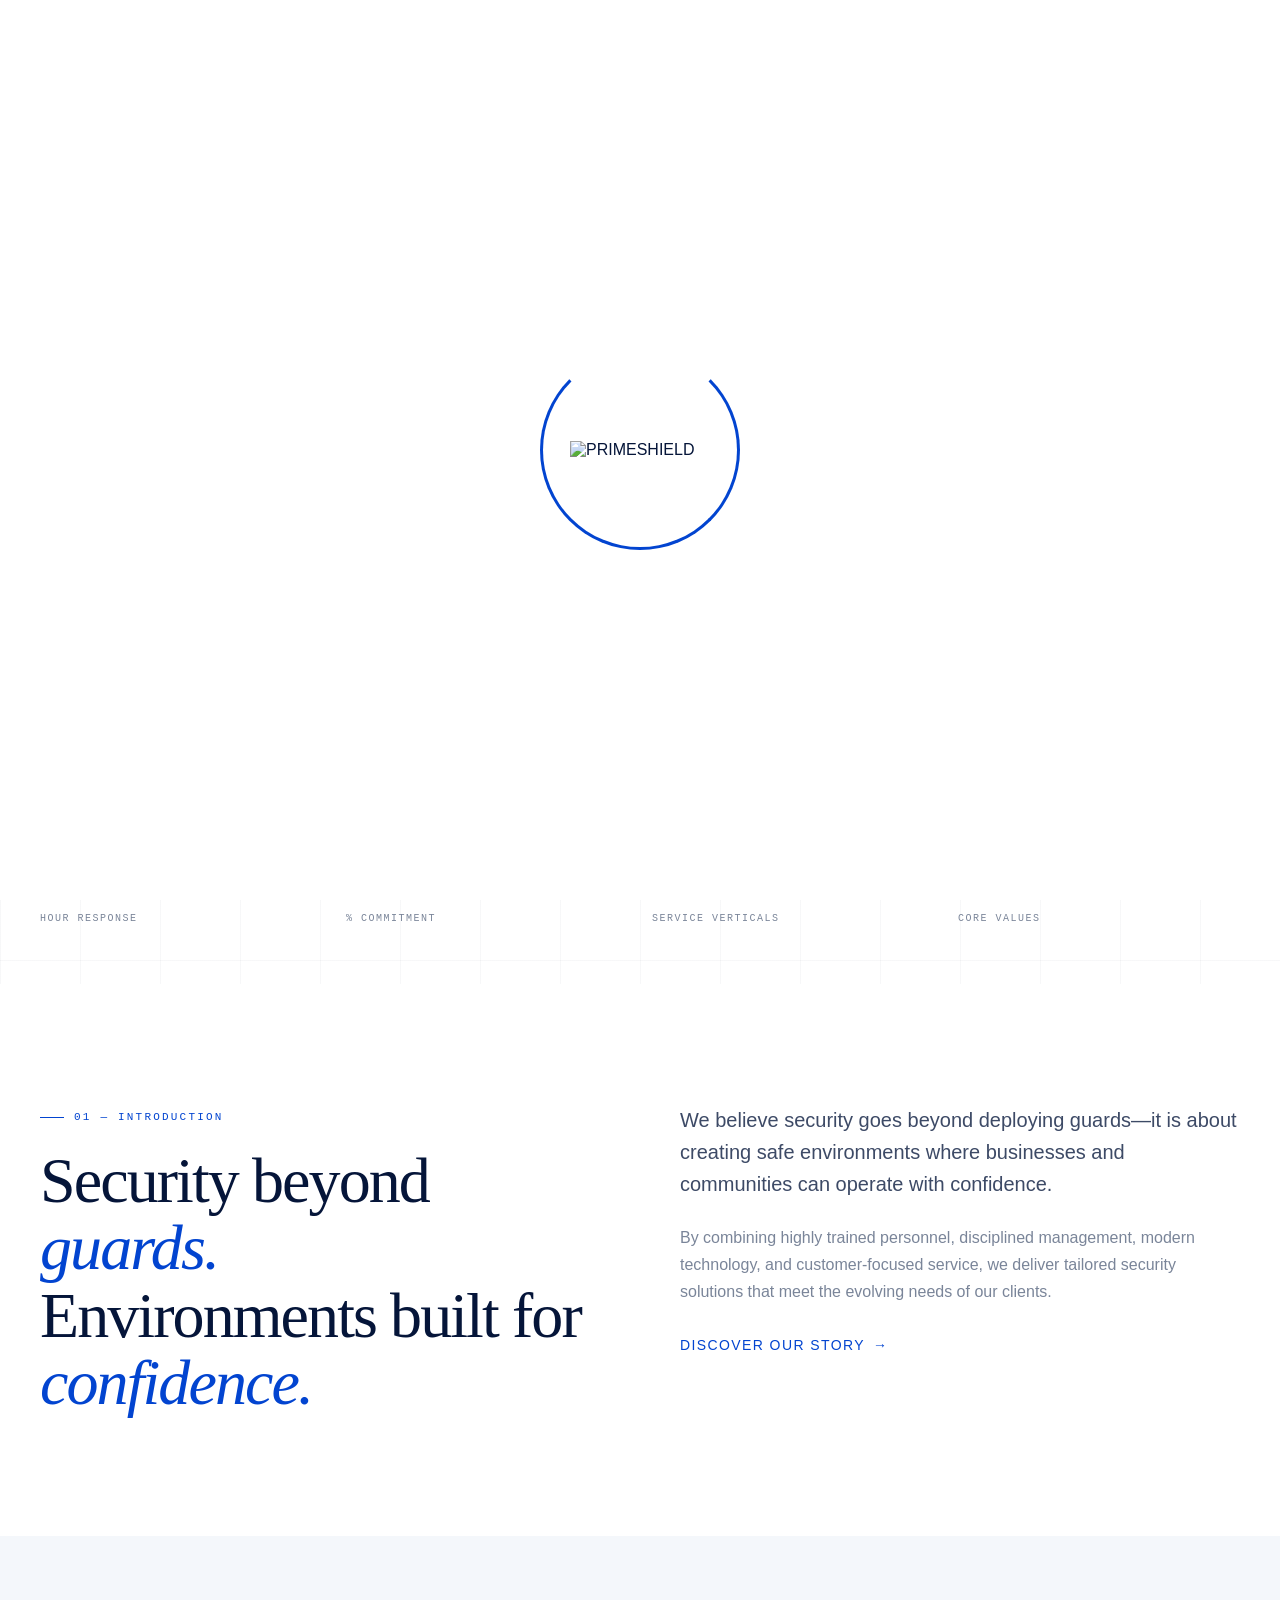
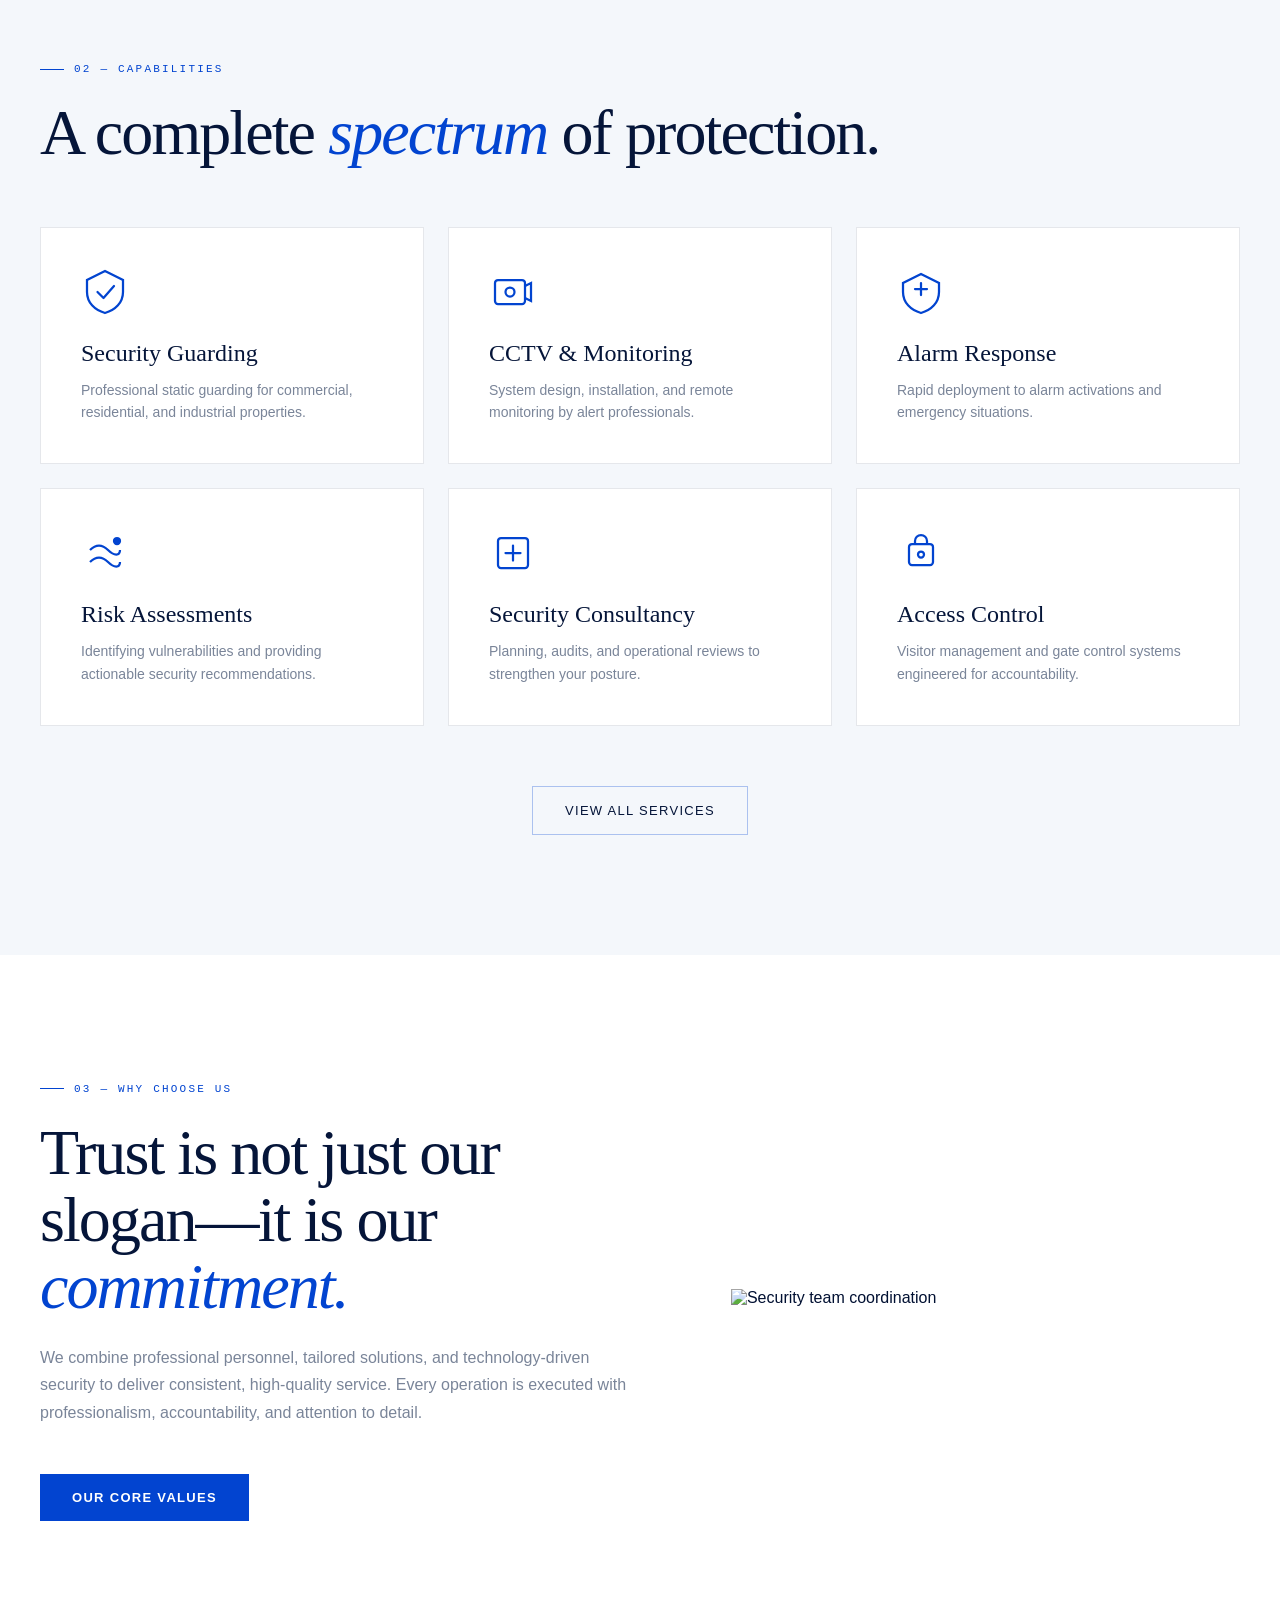
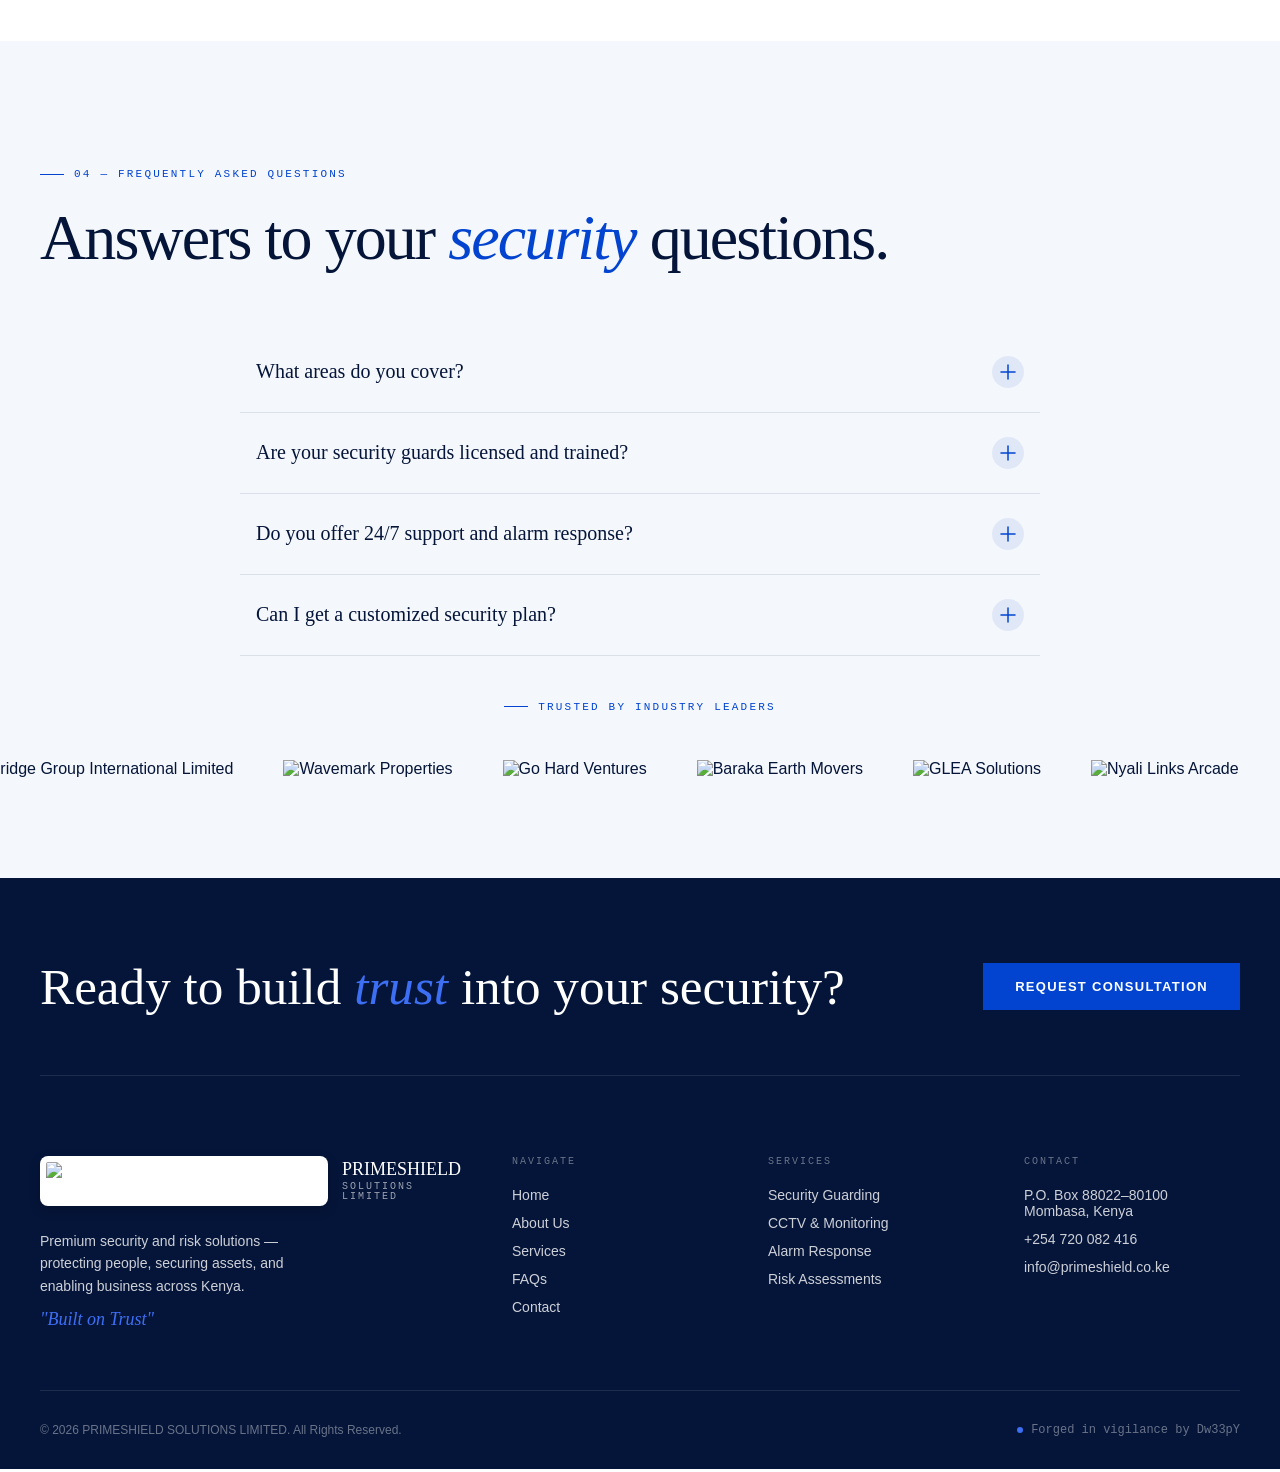
==== index.html @ e5320584 "mew client added" ====
<!DOCTYPE html>
<html lang="en">
<head>
<meta charset="UTF-8" />
<meta name="viewport" content="width=device-width, initial-scale=1.0" />
<title>PRIMESHIELD SOLUTIONS LIMITED — Built on Trust</title>
<meta name="description" content="Premium Security & Risk Solutions in Kenya. Protecting People. Securing Assets. Enabling Business." />
<link rel="stylesheet" href="styles.css" />
</head>
<body>

<!-- Preloader (Homepage Only) -->
<div id="loader" class="loader">
  <div class="loader-shield">
    <div class="ring"></div>
    <img src="https://z-cdn-media.chatglm.cn/files/4aa528f0-495d-4784-a8ce-c342f76dec4e.png?auth_key=1884982056-0036c571ee5a45f1b0bd9452c0daad18-0-1e6d1760ae8c9f18ab5633c75b3228de" alt="PRIMESHIELD" class="loader-logo">
  </div>
</div>

<!-- Custom Cursor -->
<div class="cursor-ring"></div>
<div class="cursor-dot"></div>
<div class="noise-overlay"></div>

<!-- Navigation -->
<nav class="floating-nav">
  <div class="nav-container">
    <a href="index.html" class="logo">
      <img src="https://z-cdn-media.chatglm.cn/files/06e0e7bf-a213-4d14-9efb-56c130f2bfb4.png?auth_key=1884983479-96b729a5f4124292a4d1c5295feee06a-0-da30d6bf9c4e0627a43f93f50527bebc" alt="PRIMESHIELD SOLUTIONS LIMITED" class="nav-logo-img">
    </a>
    
    <div class="nav-links">
      <a href="index.html" class="nav-link active">Home</a>
      <a href="about.html" class="nav-link">About</a>
      <a href="services.html" class="nav-link">Services</a>
      <a href="faqs.html" class="nav-link">FAQs</a>
      <a href="contact.html" class="nav-link">Contact</a>
    </div>

    <div class="nav-actions">
      <button id="menuToggle" class="menu-toggle" aria-label="Open menu">
        <svg width="24" height="24" viewBox="0 0 24 24" fill="none">
          <path d="M3 6h18M3 12h18M3 18h18" stroke="#051539" stroke-width="1.5" stroke-linecap="round" />
        </svg>
      </button>
    </div>
  </div>
</nav>

<!-- Mobile Menu -->
<div class="mobile-menu" id="mobileMenu">
  <button id="menuClose" class="menu-close" aria-label="Close menu">
    <svg width="24" height="24" viewBox="0 0 24 24" fill="none">
      <path d="M6 6l12 12M18 6L6 18" stroke="#051539" stroke-width="1.5" stroke-linecap="round"/>
    </svg>
  </button>
  <div class="mobile-menu-content">
    <a href="index.html" class="mobile-link"><span class="num">01</span>Home</a>
    <a href="about.html" class="mobile-link"><span class="num">02</span>About</a>
    <a href="services.html" class="mobile-link"><span class="num">03</span>Services</a>
    <a href="faqs.html" class="mobile-link"><span class="num">04</span>FAQs</a>
    <a href="contact.html" class="mobile-link"><span class="num">05</span>Contact</a>
  </div>
</div>

<!-- HERO SECTION -->
<section id="hero" class="hero-section grid-bg">
  <div class="hero-glow"></div>
  
  <div class="container hero-container">
    <div class="hero-meta reveal">
      <span class="meta-item"><span class="status-dot"></span> Mombasa, Kenya</span>
      <span class="meta-item hide-mobile">Security · Risk · Vigilance</span>
    </div>

    <div class="hero-grid">
      <div class="hero-left">
        <div class="section-label reveal">Premium Security & Risk Solutions</div>
        
        <h1 class="hero-title">
          <span class="line" id="heroLine1">Built on</span>
          <span class="line" id="heroLine2"><em>Trust.</em></span>
        </h1>

        <p class="hero-desc reveal">
          PRIMESHIELD SOLUTIONS LIMITED is a Kenyan security company dedicated to protecting people, property, and businesses through operational excellence and innovative technology.
        </p>

        <div class="hero-actions reveal">
          <a href="contact.html" class="btn-primary magnetic"><span>Request Consultation</span></a>
          <a href="services.html" class="btn-ghost magnetic"><span>Our Services</span></a>
        </div>
      </div>

      <div class="hero-right reveal">
        <div class="shield-visual">
          <div class="scan-ring r1"></div>
          <div class="scan-ring r2"></div>
          <div class="scan-line"></div>
          <img src="https://z-cdn-media.chatglm.cn/files/2bcb5250-04c2-4209-958d-636ce5edb107.png?auth_key=1884984408-a4adb0069e404155bd15cdfddf7f75dd-0-5c73d7ea2fbc28917d5399b7de7eed78" alt="PRIMESHIELD SOLUTIONS LIMITED" class="hero-logo-img">
        </div>
      </div>
    </div>

    <div class="hero-stats reveal">
      <div class="stat-item">
        <div class="stat-num" data-count="24">0</div>
        <div class="stat-label">Hour Response</div>
      </div>
      <div class="stat-item">
        <div class="stat-num" data-count="100">0</div>
        <div class="stat-label">% Commitment</div>
      </div>
      <div class="stat-item">
        <div class="stat-num" data-count="7">0</div>
        <div class="stat-label">Service Verticals</div>
      </div>
      <div class="stat-item">
        <div class="stat-num" data-count="6">0</div>
        <div class="stat-label">Core Values</div>
      </div>
    </div>
  </div>
</section>

<!-- BRIEF ABOUT / SNAPSHOT -->
<section class="snapshot-section">
  <div class="container">
    <div class="snapshot-grid">
      <div class="snapshot-left reveal">
        <div class="section-label">01 — Introduction</div>
        <h2 class="section-title">Security beyond <em>guards.</em><br>Environments built for <em>confidence.</em></h2>
      </div>
      <div class="snapshot-right reveal">
        <p class="lead-text">
          We believe security goes beyond deploying guards—it is about creating safe environments where businesses and communities can operate with confidence.
        </p>
        <p class="body-text">
          By combining highly trained personnel, disciplined management, modern technology, and customer-focused service, we deliver tailored security solutions that meet the evolving needs of our clients.
        </p>
        <a href="about.html" class="text-link magnetic">Discover Our Story <span>&rarr;</span></a>
      </div>
    </div>
  </div>
</section>

<!-- CORE SERVICES PREVIEW -->
<section class="services-preview">
  <div class="container">
    <div class="preview-header reveal">
      <div class="section-label">02 — Capabilities</div>
      <h2 class="section-title">A complete <em>spectrum</em> of protection.</h2>
    </div>

    <div class="preview-grid reveal-stagger">
      <div class="preview-card">
        <div class="card-icon">
          <svg viewBox="0 0 32 32" fill="none" stroke-width="1.5" stroke="#0244D0">
            <path d="M16 2L4 8v8c0 7 5 12 12 14 7-2 12-7 12-14V8L16 2z"/>
            <path d="M11 16l4 4 7-8" stroke-linecap="round" stroke-linejoin="round"/>
          </svg>
        </div>
        <h3>Security Guarding</h3>
        <p>Professional static guarding for commercial, residential, and industrial properties.</p>
      </div>

      <div class="preview-card">
        <div class="card-icon">
          <svg viewBox="0 0 32 32" fill="none" stroke-width="1.5" stroke="#0244D0">
            <rect x="4" y="8" width="20" height="16" rx="2"/>
            <path d="M24 12l4-2v12l-4-2"/>
            <circle cx="14" cy="16" r="3"/>
          </svg>
        </div>
        <h3>CCTV & Monitoring</h3>
        <p>System design, installation, and remote monitoring by alert professionals.</p>
      </div>

      <div class="preview-card">
        <div class="card-icon">
          <svg viewBox="0 0 32 32" fill="none" stroke-width="1.5" stroke="#0244D0">
            <path d="M16 4L4 10v6c0 7 5 12 12 14 7-2 12-7 12-14v-6L16 4z"/>
            <path d="M16 10v8M12 14h8" stroke-linecap="round"/>
          </svg>
        </div>
        <h3>Alarm Response</h3>
        <p>Rapid deployment to alarm activations and emergency situations.</p>
      </div>

      <div class="preview-card">
        <div class="card-icon">
          <svg viewBox="0 0 32 32" fill="none" stroke-width="1.5" stroke="#0244D0">
            <path d="M6 22c4-4 8-4 12 0s8 4 8 0M6 14c4-4 8-4 12 0s8 4 8 0"/>
            <circle cx="24" cy="8" r="2" fill="#0244D0"/>
          </svg>
        </div>
        <h3>Risk Assessments</h3>
        <p>Identifying vulnerabilities and providing actionable security recommendations.</p>
      </div>

      <div class="preview-card">
        <div class="card-icon">
          <svg viewBox="0 0 32 32" fill="none" stroke-width="1.5" stroke="#0244D0">
            <rect x="6" y="6" width="20" height="20" rx="2"/>
            <path d="M11 16h10M16 11v10" stroke-linecap="round"/>
          </svg>
        </div>
        <h3>Security Consultancy</h3>
        <p>Planning, audits, and operational reviews to strengthen your posture.</p>
      </div>

      <div class="preview-card">
        <div class="card-icon">
          <svg viewBox="0 0 32 32" fill="none" stroke-width="1.5" stroke="#0244D0">
            <rect x="8" y="10" width="16" height="14" rx="2"/>
            <path d="M12 10V8a4 4 0 018 0v2"/>
            <circle cx="16" cy="17" r="2"/>
          </svg>
        </div>
        <h3>Access Control</h3>
        <p>Visitor management and gate control systems engineered for accountability.</p>
      </div>
    </div>

    <div class="preview-footer reveal">
      <a href="services.html" class="btn-ghost magnetic"><span>View All Services</span></a>
    </div>
  </div>
</section>

<!-- TRUST / VALUES TEASER -->
<section class="trust-teaser">
  <div class="container">
    <div class="trust-grid reveal">
      <div class="trust-content">
        <div class="section-label">03 — Why Choose Us</div>
        <h2 class="section-title">Trust is not just our slogan—it is our <em>commitment.</em></h2>
        <p class="body-text" style="margin-top: 24px; max-width: 600px;">
          We combine professional personnel, tailored solutions, and technology-driven security to deliver consistent, high-quality service. Every operation is executed with professionalism, accountability, and attention to detail.
        </p>
        <a href="about.html" class="btn-primary magnetic" style="margin-top: 32px;"><span>Our Core Values</span></a>
      </div>
      <div class="trust-visual">
        <img src="https://images.unsplash.com/photo-1573164574511-73c773193279?w=800&q=80" alt="Security team coordination" class="trust-img">
      </div>
    </div>
  </div>
</section>

<!-- FAQ SECTION -->
<section class="faq-section">
  <div class="container">
    <div class="preview-header reveal" style="margin-bottom: 60px;">
      <div class="section-label">04 — Frequently Asked Questions</div>
      <h2 class="section-title">Answers to your <em>security</em> questions.</h2>
    </div>

    <div class="faq-list reveal-stagger">
      <div class="faq-item">
        <div class="faq-header">
          <span>What areas do you cover?</span>
          <div class="faq-icon">
            <svg width="16" height="16" viewBox="0 0 16 16" fill="none">
              <path class="faq-plus-v" d="M8 1v14" stroke="#0244D0" stroke-width="1.5" stroke-linecap="round"/>
              <path class="faq-plus-h" d="M1 8h14" stroke="#0244D0" stroke-width="1.5" stroke-linecap="round"/>
            </svg>
          </div>
        </div>
        <div class="faq-content">
          <div class="faq-content-inner">
            <p>PRIMESHIELD SOLUTIONS LIMITED is based in Mombasa, Kenya, and we proudly serve clients across the coastal region and nationwide.</p>
          </div>
        </div>
      </div>

      <div class="faq-item">
        <div class="faq-header">
          <span>Are your security guards licensed and trained?</span>
          <div class="faq-icon">
            <svg width="16" height="16" viewBox="0 0 16 16" fill="none">
              <path class="faq-plus-v" d="M8 1v14" stroke="#0244D0" stroke-width="1.5" stroke-linecap="round"/>
              <path class="faq-plus-h" d="M1 8h14" stroke="#0244D0" stroke-width="1.5" stroke-linecap="round"/>
            </svg>
          </div>
        </div>
        <div class="faq-content">
          <div class="faq-content-inner">
            <p>Yes, all our personnel are carefully selected, fully licensed, and undergo rigorous, ongoing training to ensure every officer meets our high standards of professionalism.</p>
          </div>
        </div>
      </div>

      <div class="faq-item">
        <div class="faq-header">
          <span>Do you offer 24/7 support and alarm response?</span>
          <div class="faq-icon">
            <svg width="16" height="16" viewBox="0 0 16 16" fill="none">
              <path class="faq-plus-v" d="M8 1v14" stroke="#0244D0" stroke-width="1.5" stroke-linecap="round"/>
              <path class="faq-plus-h" d="M1 8h14" stroke="#0244D0" stroke-width="1.5" stroke-linecap="round"/>
            </svg>
          </div>
        </div>
        <div class="faq-content">
          <div class="faq-content-inner">
            <p>Absolutely. Our alarm response services and emergency support are available 24 hours a day, 7 days a week, 365 days a year.</p>
          </div>
        </div>
      </div>

      <div class="faq-item">
        <div class="faq-header">
          <span>Can I get a customized security plan?</span>
          <div class="faq-icon">
            <svg width="16" height="16" viewBox="0 0 16 16" fill="none">
              <path class="faq-plus-v" d="M8 1v14" stroke="#0244D0" stroke-width="1.5" stroke-linecap="round"/>
              <path class="faq-plus-h" d="M1 8h14" stroke="#0244D0" stroke-width="1.5" stroke-linecap="round"/>
            </svg>
          </div>
        </div>
        <div class="faq-content">
          <div class="faq-content-inner">
            <p>Yes. We do not believe in a one-size-fits-all approach. Every client receives a tailored security solution designed around their unique requirements.</p>
          </div>
        </div>
      </div>
    </div>
</section>

<!-- CLIENTS CAROUSEL -->
<section class="clients-carousel-section">
  <div class="container">
    <div class="section-label reveal" style="justify-content: center; display: flex; margin-bottom: 40px;">Trusted by Industry Leaders</div>
  </div>
  
  <div class="carousel-wrapper" id="logoCarousel">
    <div class="carousel-track">
      <div class="carousel-slide"><img src="https://z-cdn-media.chatglm.cn/files/a6c4f8ed-0758-4657-b50f-39c74edf585b.png?auth_key=1885168076-aaaf296921224e06be0ac18e275409be-0-92f265b1a86ceb9a5429bb595aba9bde" alt="Rexbridge Group International Limited"></div>
      <div class="carousel-slide"><img src="https://z-cdn-media.chatglm.cn/files/6b01bf58-81de-425e-b769-f97a438a9116.png?auth_key=1885168076-e4067101253640cfbfaa34fd17c0d55d-0-e77ed2891ce68d7462c8f82990e67c13" alt="Wavemark Properties"></div>
      <div class="carousel-slide"><img src="https://z-cdn-media.chatglm.cn/files/a4054cce-815d-4462-a66c-42edff4a511f.png?auth_key=1885168076-b24097acba424747980361bf27de68c6-0-cbd149274b546cb3c8ee4a5dfdf8af63" alt="Go Hard Ventures"></div>
      <div class="carousel-slide"><img src="https://z-cdn-media.chatglm.cn/files/e2644329-e3f1-43b6-8fb3-90e4fe7c5b68.png?auth_key=1885168076-cd289c8652424576bd5dd7a4a53b8ca1-0-266435f89aebd4d247a333c818dcdfd1" alt="Baraka Earth Movers"></div>
      <div class="carousel-slide"><img src="https://z-cdn-media.chatglm.cn/files/97fd9277-4448-4f20-8be4-f26da82a7f31.png?auth_key=1885168076-1ea791b633824d918761440e3bdfeb91-0-18b7946267803bc8276f409dbbd86acd" alt="GLEA Solutions"></div>
      
      <!-- New Client Added Here -->
      <div class="carousel-slide"><img src="https://z-cdn-media.chatglm.cn/files/c7fd3747-64d7-40d1-a8fb-c5feb953a30e.png?auth_key=1885321282-138a21544ff94007a07a27f9048757f4-0-64cf74381c580a6d5340cb834f70d2f1" alt="Nyali Links Arcade"></div>
    </div>
  </div>
  </div>
</section>

<!-- FOOTER -->
<footer class="footer">
  <div class="container">
    <div class="footer-top">
      <h3 class="footer-cta-title">Ready to build <em>trust</em> into your security?</h3>
      <a href="contact.html" class="btn-primary magnetic"><span>Request Consultation</span></a>
    </div>
    
    <div class="footer-main">
      <div class="footer-col footer-brand">
        <div class="logo footer-logo">
          <img src="https://z-cdn-media.chatglm.cn/files/a2ce501a-de32-4dfd-b026-e4ffe962ef0d.jpg?auth_key=1884985555-2c94ab7625b246d2b9666e52f149e477-0-668f7f73bc809502fd0adba67742b9cd" alt="PRIMESHIELD SOLUTIONS LIMITED" class="footer-logo-img">
          <div class="logo-text">
            <span class="logo-name">PRIMESHIELD</span>
            <span class="logo-sub">SOLUTIONS LIMITED</span>
          </div>
        </div>
        <p>Premium security and risk solutions — protecting people, securing assets, and enabling business across Kenya.</p>
        <div class="tagline">"Built on Trust"</div>
      </div>
      
      <div class="footer-col">
        <div class="footer-heading">Navigate</div>
        <a href="index.html">Home</a>
        <a href="about.html">About Us</a>
        <a href="services.html">Services</a>
        <a href="faqs.html">FAQs</a>
        <a href="contact.html">Contact</a>
      </div>
      
      <div class="footer-col">
        <div class="footer-heading">Services</div>
        <a href="services.html">Security Guarding</a>
        <a href="services.html">CCTV & Monitoring</a>
        <a href="services.html">Alarm Response</a>
        <a href="services.html">Risk Assessments</a>
      </div>
      
      <div class="footer-col">
        <div class="footer-heading">Contact</div>
        <p>P.O. Box 88022–80100<br>Mombasa, Kenya</p>
        <a href="tel:+254720082416">+254 720 082 416</a>
        <a href="mailto:info@primeshield.co.ke">info@primeshield.co.ke</a>
      </div>
    </div>

    <div class="footer-bottom">
      <div class="copyright">© <span id="year"></span> PRIMESHIELD SOLUTIONS LIMITED. All Rights Reserved.</div>
      <a href="https://dw33py.netlify.app" target="_blank" rel="noopener" class="signature">
        <span class="sig-dot"></span> Forged in vigilance by Dw33pY
      </a>
    </div>
  </div>
</footer>

<script src="script.js"></script>
</body>
</html>
---- styles.css ----
/* ============================================================
   PRIMESHIELD SOLUTIONS — CSS ARCHITECTURE (WHITE THEME)
   1. Variables & Cross-Browser Resets
   2. Typography & Base Elements
   3. Utilities & Helpers (Cursor, Loader, Grid)
   4. Navigation & Mobile Menu
   5. Buttons & Form Elements
   6. Page Layouts (Hero, Sections, Footer)
   ============================================================ */

/* 1. VARIABLES & RESETS */
:root {
  /* Backgrounds */
  --bg-main: #FFFFFF;         /* Primary Corporate Background */
  --bg-alt: #F4F7FB;          /* Slightly off-white for alternating sections */
  --bg-dark: #051539;         /* Navy for footer/contrast */
  
  /* Brand Blues */
  --navy: #051539;            /* Primary Text Color */
  --navy-light: #0a1f4f;      
  --navy-dark: #030f2b;       
  --royal: #0244D0;           /* Primary Accent */
  --royal-light: #3d6ff5;     /* Hover states & bright accents */
  --royal-dim: #021a6b;       /* Borders and dark accents */
  
  /* Neutrals */
  --text-main: #051539;       /* Main text (Navy for max contrast) */
  --text-dim: #3D4A66;        /* Secondary text */
  --text-muted: #7A8599;      /* Tertiary text / placeholders */
  
  --border: rgba(5, 21, 57, 0.1);
  --border-strong: rgba(2, 68, 208, 0.3);
}

/* Universal Cross-Browser Reset */
*, *::before, *::after { 
  box-sizing: border-box; 
  -webkit-font-smoothing: antialiased; 
  -moz-osx-font-smoothing: grayscale; 
  margin: 0; 
  padding: 0; 
}

html { 
  scroll-behavior: smooth; 
  -webkit-text-size-adjust: 100%; /* Prevents iOS font scaling */
  text-size-adjust: 100%;
}

body {
  background: var(--bg-main);
  color: var(--text-main);
  font-family: 'Inter', sans-serif;
  overflow-x: hidden;
  cursor: none;
  text-rendering: optimizeLegibility;
}
body.no-scroll { overflow: hidden; }
@media (max-width: 768px) { 
  body { cursor: auto; } 
  html, body { overscroll-behavior: none; } /* Prevents rubber-band scrolling on iOS */
}

/* 2. TYPOGRAPHY */
@import url('https://fonts.googleapis.com/css2?family=Fraunces:ital,opsz,wght@0,9..144,300;0,9..144,400;0,9..144,500;0,9..144,600;1,9..144,300;1,9..144,400&family=Inter:wght@300;400;500;600&family=JetBrains+Mono:wght@400;500&display=swap');

.font-display { font-family: 'Fraunces', serif; font-optical-sizing: auto; letter-spacing: -0.02em; }
.font-mono { font-family: 'JetBrains Mono', monospace; }

.section-label {
  display: inline-flex; align-items: center; gap: 10px;
  font-family: 'JetBrains Mono', monospace; font-size: 11px;
  letter-spacing: 0.2em; text-transform: uppercase; color: var(--royal);
  margin-bottom: 24px;
}
.section-label::before { content: ''; width: 24px; height: 1px; background: var(--royal); }

.section-title {
  font-family: 'Fraunces', serif; font-weight: 300;
  font-size: clamp(2.5rem, 5vw, 4.5rem); line-height: 1.05; letter-spacing: -0.03em; color: var(--navy);
}
.section-title em { font-style: italic; color: var(--royal); }

.page-title {
  font-family: 'Fraunces', serif; font-weight: 300;
  font-size: clamp(3rem, 8vw, 7rem); line-height: 0.95; letter-spacing: -0.04em;
  margin-top: 20px; color: var(--navy);
}
.page-title em { font-style: italic; color: var(--royal); }

.lead-text { font-size: 1.25rem; color: var(--text-dim); line-height: 1.6; margin-bottom: 24px; }
.body-text { font-size: 1rem; color: var(--text-muted); line-height: 1.7; margin-bottom: 16px; }
.dim { color: var(--text-muted); }

/* 3. UTILITIES & HELPERS */
.container { max-width: 1280px; margin: 0 auto; padding: 0 24px; }
@media (min-width: 768px) { .container { padding: 0 40px; } }

.noise-overlay {
  position: fixed; inset: 0; pointer-events: none; z-index: 1; opacity: 0.02;
  background-image: url("data:image/svg+xml,%3Csvg viewBox='0 0 200 200' xmlns='http://www.w3.org/2000/svg'%3E%3Cfilter id='n'%3E%3CfeTurbulence type='fractalNoise' baseFrequency='0.85' numOctaves='3' stitchTiles='stitch'/%3E%3C/filter%3E%3Crect width='100%25' height='100%25' filter='url(%23n)'/%3E%3C/svg%3E");
}

.grid-bg {
  background-image: linear-gradient(rgba(5, 21, 57, 0.03) 1px, transparent 1px), linear-gradient(90deg, rgba(5, 21, 57, 0.03) 1px, transparent 1px);
  background-size: 80px 80px;
}

/* Custom Cursor */
.cursor-dot, .cursor-ring {
  position: fixed; top: 0; left: 0; pointer-events: none; z-index: 9999;
  border-radius: 50%; transform: translate(-50%, -50%);
}
.cursor-dot { width: 6px; height: 6px; background: var(--royal); transition: transform 0.15s; }
.cursor-ring { width: 36px; height: 36px; border: 1px solid var(--royal-dim); transition: transform 0.25s, width 0.3s, height 0.3s, border-color 0.3s; }
.cursor-hover .cursor-ring { width: 64px; height: 64px; border-color: var(--royal); }
.cursor-hover .cursor-dot { transform: translate(-50%, -50%) scale(0); }
@media (max-width: 768px) { .cursor-dot, .cursor-ring { display: none; } }

/* Preloader */
.loader {
  position: fixed; inset: 0; background: #ffffff; z-index: 10000;
  display: flex; align-items: center; justify-content: center;
  transition: opacity 0.8s ease, visibility 0.8s ease;
}
.loader.hidden { opacity: 0; visibility: hidden; }
.loader-shield { width: 200px; height: 200px; position: relative; display: flex; align-items: center; justify-content: center; }
.loader-logo { width: 140px; height: auto; z-index: 2; opacity: 0; animation: fade-in 1s ease forwards 0.2s; }
@keyframes fade-in { to { opacity: 1; } }
.loader-shield .ring { position: absolute; inset: 0; border: 3px solid var(--royal); border-radius: 50%; border-top-color: transparent; animation: spin 1.2s linear infinite; }
@keyframes spin { to { transform: rotate(360deg); } }

/* Scrollbar */
::-webkit-scrollbar { width: 8px; }
::-webkit-scrollbar-track { background: var(--bg-alt); }
::-webkit-scrollbar-thumb { background: var(--navy-light); border-radius: 4px; }
::-webkit-scrollbar-thumb:hover { background: var(--royal); }

/* Reveal Animations */
.reveal { opacity: 0; transform: translateY(40px); transition: opacity 1s ease, transform 1s cubic-bezier(0.4, 0, 0.2, 1); }
.reveal.in { opacity: 1; transform: translateY(0); }
.reveal-stagger > * { opacity: 0; transform: translateY(30px); transition: opacity 0.8s ease, transform 0.8s cubic-bezier(0.4, 0, 0.2, 1); }
.reveal-stagger.in > * { opacity: 1; transform: translateY(0); }
.reveal-stagger.in > *:nth-child(1) { transition-delay: 0.05s; }
.reveal-stagger.in > *:nth-child(2) { transition-delay: 0.15s; }
.reveal-stagger.in > *:nth-child(3) { transition-delay: 0.25s; }
.reveal-stagger.in > *:nth-child(4) { transition-delay: 0.35s; }
.reveal-stagger.in > *:nth-child(5) { transition-delay: 0.45s; }
.reveal-stagger.in > *:nth-child(6) { transition-delay: 0.55s; }
.reveal-stagger.in > *:nth-child(7) { transition-delay: 0.65s; }

/* 4. NAVIGATION */
.floating-nav {
  position: fixed; top: 16px; left: 50%; transform: translateX(-50%);
  z-index: 1000; width: calc(100% - 32px); max-width: 1280px;
}
.nav-container {
  background: rgba(255, 255, 255, 0.8); backdrop-filter: blur(20px) saturate(180%);
  -webkit-backdrop-filter: blur(20px) saturate(180%); border: 1px solid var(--border);
  border-radius: 100px; padding: 12px 24px; display: flex; align-items: center; justify-content: space-between;
  flex-wrap: wrap; /* Added for cross-browser */
  box-shadow: 0 4px 20px rgba(5, 21, 57, 0.05);
}
.logo { display: flex; align-items: center; gap: 12px; text-decoration: none; flex-shrink: 0; }
.nav-logo-img { height: 36px; width: auto; }

.nav-links { display: flex; gap: 40px; }
.nav-link {
  text-decoration: none; font-size: 13px; letter-spacing: 0.08em; text-transform: uppercase;
  color: var(--text-dim); transition: color 0.3s; position: relative; padding: 6px 0;
}
.nav-link:hover { color: var(--navy); }
.nav-link.active { color: var(--royal); }
.nav-link::after { content: ''; position: absolute; left: 0; bottom: 0; width: 0; height: 1px; background: var(--royal); transition: width 0.4s; }
.nav-link:hover::after, .nav-link.active::after { width: 100%; }

.nav-actions { display: flex; align-items: center; gap: 16px; }
.menu-toggle { display: none; background: none; border: 1px solid var(--border-strong); border-radius: 50%; width: 40px; height: 40px; cursor: pointer; align-items: center; justify-content: center; }
.menu-close { position: absolute; top: 32px; right: 32px; background: none; border: 1px solid var(--border-strong); border-radius: 50%; width: 48px; height: 48px; cursor: pointer; display: flex; align-items: center; justify-content: center; }

@media (max-width: 900px) {
  .nav-links { display: none; }
  .nav-cta { display: none; }
  .menu-toggle { display: flex; }
}

/* Mobile Menu */
.mobile-menu {
  position: fixed; inset: 0; background: #ffffff; z-index: 9000;
  transform: translateX(100%); transition: transform 0.6s cubic-bezier(0.4, 0, 0.2, 1);
  display: flex; flex-direction: column; justify-content: center; padding: 40px;
}
.mobile-menu.open { transform: translateX(0); }
.mobile-menu-content { display: flex; flex-direction: column; gap: 8px; }
.mobile-link {
  font-family: 'Fraunces', serif; font-size: clamp(2.5rem, 8vw, 4rem); font-weight: 300;
  color: var(--navy); text-decoration: none; padding: 8px 0; transition: color 0.3s, padding-left 0.4s;
}
.mobile-link:hover { color: var(--royal); padding-left: 24px; }
.mobile-link .num { font-family: 'JetBrains Mono', monospace; font-size: 12px; color: var(--royal); vertical-align: super; margin-right: 12px; }

/* 5. BUTTONS & FORMS */
.btn-primary {
  position: relative; display: inline-flex; align-items: center; gap: 12px; flex-shrink: 0;
  padding: 16px 32px; background: var(--royal); color: #ffffff;
  font-weight: 600; font-size: 13px; letter-spacing: 0.1em; text-transform: uppercase;
  text-decoration: none; overflow: hidden; transition: transform 0.3s; border: none; cursor: pointer;
}
.btn-primary::before { content: ''; position: absolute; inset: 0; background: var(--navy); transform: translateX(-101%); transition: transform 0.5s; }
.btn-primary:hover::before { transform: translateX(0); }
.btn-primary span, .btn-primary svg { position: relative; z-index: 2; }

.btn-ghost {
  display: inline-flex; align-items: center; gap: 12px; padding: 16px 32px; flex-shrink: 0;
  border: 1px solid var(--border-strong); color: var(--navy);
  font-weight: 500; font-size: 13px; letter-spacing: 0.1em; text-transform: uppercase;
  text-decoration: none; background: transparent; transition: all 0.3s; cursor: pointer;
}
.btn-ghost:hover { border-color: var(--royal); color: var(--royal); background: rgba(2, 68, 208, 0.05); }

.magnetic { transition: transform 0.3s cubic-bezier(0.4, 0, 0.2, 1); }

/* Form Elements */
.form-row { display: grid; grid-template-columns: 1fr 1fr; gap: 24px; margin-bottom: 32px; }
@media (max-width: 600px) { .form-row { grid-template-columns: 1fr; } }

.form-field { position: relative; margin-bottom: 32px; }
.form-field input, .form-field textarea {
  width: 100%; padding: 18px 0 12px; background: transparent; border: none;
  border-bottom: 1px solid var(--border-strong); color: var(--navy);
  font-family: 'Inter', sans-serif; font-size: 15px; outline: none; transition: border-color 0.3s;
  -webkit-appearance: none; /* Removes iOS default styling */
  appearance: none;
  border-radius: 0; /* Removes iOS default rounding */
}
.form-field label {
  position: absolute; left: 0; top: 18px; font-size: 14px; color: var(--text-muted);
  pointer-events: none; transition: all 0.3s;
}
.form-field input:focus, .form-field textarea:focus { border-color: var(--royal); }
.form-field input:focus + label, .form-field input:not(:placeholder-shown) + label,
.form-field textarea:focus + label, .form-field textarea:not(:placeholder-shown) + label {
  top: -4px; font-size: 11px; color: var(--royal); letter-spacing: 0.1em; text-transform: uppercase;
}

/* Beautiful Custom Select */
.custom-select-wrap { height: fit-content; }
.custom-select { position: relative; }
.select-trigger {
  width: 100%; padding: 18px 0 12px; background: transparent; border: none;
  border-bottom: 1px solid var(--border-strong); color: var(--navy);
  font-family: 'Inter', sans-serif; font-size: 15px; display: flex; justify-content: space-between;
  align-items: center; cursor: pointer; transition: border-color 0.3s;
}
.select-trigger:focus { outline: none; border-color: var(--royal); }
.select-trigger svg { transition: transform 0.3s; }
.custom-select.open .select-trigger svg { transform: rotate(180deg); }
.custom-select.open .select-trigger { border-color: var(--royal); }

.select-options {
  position: absolute; top: calc(100% + 8px); left: 0; width: 100%;
  background: #ffffff; border: 1px solid var(--border-strong);
  max-height: 0; overflow: hidden; opacity: 0; transition: max-height 0.3s, opacity 0.3s; z-index: 10;
  box-shadow: 0 10px 30px rgba(5, 21, 57, 0.08);
}
.custom-select.open .select-options { max-height: 300px; opacity: 1; overflow-y: auto; }
.option { padding: 12px 16px; cursor: pointer; font-size: 14px; color: var(--text-dim); transition: background 0.2s, color 0.2s; }
.option:hover { background: var(--bg-alt); color: var(--royal); }
.select-value.placeholder { color: var(--text-muted); }

/* Custom Checkbox */
.form-interests { margin-bottom: 32px; }
.interests-label { font-family: 'JetBrains Mono', monospace; font-size: 10px; color: var(--royal); letter-spacing: 0.2em; text-transform: uppercase; margin-bottom: 16px; }
.interests-grid { display: grid; grid-template-columns: 1fr 1fr; gap: 12px; }
@media (max-width: 600px) { .interests-grid { grid-template-columns: 1fr; } }
.custom-check { display: flex; align-items: flex-start; gap: 12px; cursor: pointer; font-size: 14px; color: var(--text-dim); }
.custom-check input { display: none; }
.check-box { width: 18px; height: 18px; border: 1px solid var(--border-strong); position: relative; flex-shrink: 0; margin-top: 2px; transition: all 0.3s; }
.custom-check input:checked + .check-box { background: var(--royal); border-color: var(--royal); }
.check-box::after { content: ''; position: absolute; left: 5px; top: 1px; width: 6px; height: 11px; border: solid #fff; border-width: 0 2px 2px 0; transform: rotate(45deg) scale(0); transition: transform 0.2s; }
.custom-check input:checked + .check-box::after { transform: rotate(45deg) scale(1); }

/* 6. PAGE LAYOUTS */
/* Hero */
.hero-section { 
  position: relative; 
  min-height: 100vh; 
  min-height: 100svh; /* Modern browsers (fixes iOS address bar bug) */
  min-height: 100dvh; /* Dynamic viewport height for newest browsers */
  display: flex; align-items: center; padding-top: 120px; padding-bottom: 60px; overflow: hidden; 
}
.hero-glow { position: absolute; top: 20%; left: 50%; transform: translateX(-50%); width: 80%; height: 60%; background: radial-gradient(circle, rgba(2, 68, 208, 0.08), transparent 60%); pointer-events: none; }
.hero-container { width: 100%; }
.hero-meta { display: flex; justify-content: space-between; margin-bottom: 60px; }
.meta-item { font-family: 'JetBrains Mono', monospace; font-size: 10px; color: var(--text-muted); letter-spacing: 0.2em; text-transform: uppercase; display: flex; align-items: center; gap: 8px; }
.status-dot { width: 8px; height: 8px; background: var(--royal); border-radius: 50%; animation: pulse 2s infinite; }
@keyframes pulse { 0%, 100% { opacity: 1; } 50% { opacity: 0.4; } }
.hide-mobile { display: none; }
@media (min-width: 768px) { .hide-mobile { display: flex; } }

.hero-grid { display: grid; grid-template-columns: 1fr; gap: 60px; align-items: center; }
@media (min-width: 1024px) { .hero-grid { grid-template-columns: 1.4fr 1fr; } }

.hero-title { font-family: 'Fraunces', serif; font-weight: 300; font-size: clamp(3.5rem, 11vw, 9rem); line-height: 0.9; margin-bottom: 32px; color: var(--navy); }
.hero-title em { font-style: italic; color: var(--royal); }
.hero-desc { font-size: 1.125rem; color: var(--text-dim); max-width: 540px; line-height: 1.7; margin-bottom: 40px; }
.hero-actions { display: flex; flex-wrap: wrap; gap: 16px; }

/* Shield Visual */
.shield-visual { position: relative; width: 100%; aspect-ratio: 1; max-width: 450px; margin: 0 auto; display: flex; align-items: center; justify-content: center; }
.hero-logo-img { 
  width: 68%; 
  height: auto; 
  z-index: 2; 
  position: relative; 
  animation: float 6s ease-in-out infinite;
  filter: drop-shadow(0 20px 40px rgba(2, 68, 208, 0.15));
}
@keyframes float {
  0%, 100% { transform: translateY(0); }
  50% { transform: translateY(-15px); }
}

/* Scanning Effects */
.scan-ring { position: absolute; inset: 15%; border: 1px solid var(--royal-dim); border-radius: 50%; opacity: 0; }
.scan-ring.r1 { animation: pulse-ring 4s ease-out infinite; }
.scan-ring.r2 { animation: pulse-ring 4s ease-out infinite 1.3s; }
@keyframes pulse-ring { 0% { transform: scale(0.5); opacity: 0.8; border-color: var(--royal); } 100% { transform: scale(1.1); opacity: 0; } }
.scan-line { position: absolute; left: 20%; right: 20%; height: 1px; background: var(--royal); top: 50%; animation: scan 4s ease-in-out infinite; box-shadow: 0 0 12px var(--royal); z-index: 3; mix-blend-mode: multiply; }
@keyframes scan { 0%, 100% { top: 20%; opacity: 0; } 50% { top: 80%; opacity: 1; } }

/* Stats */
.hero-stats { display: grid; grid-template-columns: repeat(2, 1fr); gap: 24px; margin-top: 80px; padding-top: 40px; border-top: 1px solid var(--border); }
@media (min-width: 768px) { .hero-stats { grid-template-columns: repeat(4, 1fr); } }
.stat-num { font-family: 'Fraunces', serif; font-weight: 300; font-size: clamp(3rem, 6vw, 4.5rem); color: var(--royal); }
.stat-label { font-family: 'JetBrains Mono', monospace; font-size: 10px; color: var(--text-muted); letter-spacing: 0.15em; text-transform: uppercase; margin-top: 8px; }

/* Snapshot / Intro Section */
.snapshot-section { padding: 120px 0; }
.snapshot-grid { display: grid; grid-template-columns: 1fr; gap: 40px; }
@media (min-width: 1024px) { .snapshot-grid { grid-template-columns: 1fr 1fr; gap: 80px; } }
.text-link { display: inline-flex; align-items: center; gap: 8px; color: var(--royal); text-decoration: none; font-size: 14px; letter-spacing: 0.1em; text-transform: uppercase; margin-top: 16px; transition: gap 0.3s; }
.text-link:hover { gap: 16px; }

/* Services Preview (Home) */
.services-preview { padding: 120px 0; background: var(--bg-alt); }
.preview-header { margin-bottom: 60px; }
.preview-grid { display: grid; grid-template-columns: 1fr; gap: 24px; }
@media (min-width: 640px) { .preview-grid { grid-template-columns: repeat(2, 1fr); } }
@media (min-width: 1024px) { .preview-grid { grid-template-columns: repeat(3, 1fr); } }

.preview-card { padding: 40px; border: 1px solid var(--border); background: #ffffff; transition: all 0.4s; }
.preview-card:hover { border-color: var(--royal); transform: translateY(-4px); box-shadow: 0 10px 30px rgba(5, 21, 57, 0.06); }
.card-icon { width: 48px; height: 48px; margin-bottom: 24px; }
.card-icon svg { width: 100%; height: 100%; stroke: var(--royal); }
.preview-card h3 { font-family: 'Fraunces', serif; font-size: 24px; font-weight: 400; margin-bottom: 12px; color: var(--navy); }
.preview-card p { color: var(--text-muted); font-size: 14px; line-height: 1.6; }
.preview-footer { margin-top: 60px; text-align: center; }

/* Trust Teaser */
.trust-teaser { padding: 120px 0; }
.trust-grid { display: grid; grid-template-columns: 1fr; gap: 40px; align-items: center; }
@media (min-width: 1024px) { .trust-grid { grid-template-columns: 1.2fr 1fr; gap: 80px; } }
.trust-img { width: 100%; height: 500px; object-fit: cover; filter: grayscale(0.1) contrast(1.05); }

/* Generic Page Header */
.page-header { padding: 180px 0 80px; border-bottom: 1px solid var(--border); position: relative; }

/* Vision & Mission (About) */
.vision-mission { padding: 120px 0; background: var(--bg-alt); }
.vm-grid { display: grid; grid-template-columns: 1fr; gap: 24px; }
@media (min-width: 1024px) { .vm-grid { grid-template-columns: 1fr 1fr; } }
.vm-card { padding: 48px; border: 1px solid var(--border); background: #ffffff; }
.vm-header { display: flex; justify-content: space-between; align-items: flex-start; margin-bottom: 32px; }
.vm-icon { width: 40px; height: 40px; }
.vm-icon svg { stroke: var(--royal); }
.vm-title { font-family: 'Fraunces', serif; font-size: 28px; font-weight: 300; line-height: 1.2; margin-bottom: 16px; color: var(--navy); }
.vm-title em { color: var(--royal); }
.vm-card p { color: var(--text-muted); line-height: 1.7; }

/* Core Values (About) */
.core-values { padding: 120px 0; }
.values-grid { display: grid; grid-template-columns: 1fr; gap: 24px; }
@media (min-width: 640px) { .values-grid { grid-template-columns: repeat(2, 1fr); } }
@media (min-width: 1024px) { .values-grid { grid-template-columns: repeat(3, 1fr); } }
.value-card { padding: 40px; border: 1px solid var(--border); background: #ffffff; transition: all 0.4s; }
.value-card:hover { background: var(--bg-alt); border-color: var(--royal-dim); }
.value-icon { width: 40px; height: 40px; margin-bottom: 24px; }
.value-icon svg { stroke: var(--royal); }
.value-card h3 { font-family: 'Fraunces', serif; font-size: 24px; font-weight: 400; margin-bottom: 12px; color: var(--navy); }
.value-card p { color: var(--text-muted); font-size: 14px; line-height: 1.6; }

/* Team Section */
.team-section { padding: 120px 0; background: var(--bg-alt); }

/* Services List (Services Page) */
.services-list { padding: 120px 0; }
.service-row { display: grid; grid-template-columns: 80px 1fr; gap: 40px; padding: 60px 0; }
@media (max-width: 768px) { .service-row { grid-template-columns: 1fr; gap: 20px; } }
.service-row-num { font-family: 'Fraunces', serif; font-size: 48px; font-weight: 300; color: var(--border-strong); }
.service-row-icon { width: 56px; height: 56px; margin-bottom: 24px; }
.service-row-icon svg { stroke: var(--royal); }
.service-row-content h2 { font-family: 'Fraunces', serif; font-size: 36px; font-weight: 300; margin-bottom: 16px; color: var(--navy); }
.service-row-desc { font-size: 1.1rem; color: var(--text-dim); margin-bottom: 32px; max-width: 700px; }
.service-tags { display: flex; flex-wrap: wrap; gap: 12px; }
.tag { padding: 8px 16px; border: 1px solid var(--border-strong); font-family: 'JetBrains Mono', monospace; font-size: 11px; color: var(--text-dim); text-transform: uppercase; letter-spacing: 0.1em; background: #fff; }
.divider { height: 1px; background: var(--border); }

/* Sectors Grid (Services Page) */
.sectors-section { padding: 120px 0; background: var(--bg-alt); }
.sectors-grid { display: grid; grid-template-columns: repeat(2, 1fr); gap: 1px; background: var(--border); }
@media (min-width: 768px) { .sectors-grid { grid-template-columns: repeat(4, 1fr); } }
.sector-item { background: #ffffff; padding: 32px; display: flex; flex-direction: column; align-items: center; text-align: center; gap: 16px; transition: background 0.3s; }
.sector-item:hover { background: var(--bg-alt); }
.sector-item svg { width: 32px; height: 32px; stroke: var(--royal); }
.sector-item span { font-family: 'JetBrains Mono', monospace; font-size: 11px; color: var(--text-dim); letter-spacing: 0.1em; text-transform: uppercase; }
.sectors-note { text-align: center; color: var(--text-muted); margin-top: 40px; font-size: 14px; }

/* Contact Page */
.contact-section { padding: 120px 0; }
.contact-grid { display: grid; grid-template-columns: 1fr; gap: 60px; }
@media (min-width: 1024px) { .contact-grid { grid-template-columns: 1fr 1.5fr; gap: 80px; } }

.info-list { margin: 40px 0; display: flex; flex-direction: column; gap: 32px; }
.info-item { display: flex; gap: 20px; align-items: flex-start; }
.info-icon { width: 48px; height: 48px; border: 1px solid var(--border-strong); display: flex; align-items: center; justify-content: center; flex-shrink: 0; background: #fff; }
.info-icon svg { width: 20px; height: 20px; stroke: var(--royal); }
.info-label { font-family: 'JetBrains Mono', monospace; font-size: 10px; color: var(--royal); letter-spacing: 0.2em; text-transform: uppercase; margin-bottom: 4px; }
.info-text a { color: var(--navy); text-decoration: none; transition: color 0.3s; }
.info-text a:hover { color: var(--royal); }

.trust-badge { padding: 24px; border: 1px solid var(--royal); background: rgba(2, 68, 208, 0.03); }
.badge-header { display: flex; align-items: center; gap: 8px; margin-bottom: 12px; }
.badge-title { font-family: 'JetBrains Mono', monospace; font-size: 10px; color: var(--royal); letter-spacing: 0.2em; text-transform: uppercase; }
.trust-badge p { font-size: 14px; color: var(--text-dim); }

.contact-form-wrap { padding: 48px; background: #ffffff; border: 1px solid var(--border); box-shadow: 0 10px 40px rgba(5, 21, 57, 0.06); }
@media (max-width: 600px) { .contact-form-wrap { padding: 32px 24px; } }
.form-submit { display: flex; flex-direction: column; gap: 16px; align-items: flex-start; }
.form-disclaimer { font-size: 12px; color: var(--text-muted); max-width: 400px; }

/* Footer */
.footer { padding-top: 80px; border-top: 1px solid var(--border); background: var(--bg-dark); color: #fff; }
.footer-top { display: flex; flex-direction: column; gap: 32px; margin-bottom: 80px; padding-bottom: 60px; border-bottom: 1px solid rgba(255,255,255,0.1); }
@media (min-width: 768px) { .footer-top { flex-direction: row; align-items: center; justify-content: space-between; } }
.footer-cta-title { font-family: 'Fraunces', serif; font-size: clamp(2rem, 4vw, 3.5rem); font-weight: 300; line-height: 1.1; color: #fff; }
.footer-cta-title em { color: var(--royal-light); }

.footer-main { display: grid; grid-template-columns: 1fr; gap: 40px; margin-bottom: 60px; }
@media (min-width: 768px) { .footer-main { grid-template-columns: 2fr 1fr 1fr 1fr; } }

/* Updated Footer Logo Styles for JPG */
.footer-logo { display: flex; align-items: center; gap: 14px; margin-bottom: 24px; text-decoration: none; }
.footer-logo-img { 
  height: 50px; 
  width: auto; 
  background: #ffffff; 
  padding: 6px; 
  border-radius: 8px; 
  box-shadow: 0 4px 12px rgba(0,0,0,0.2); 
}
.footer-logo .logo-text { display: flex; flex-direction: column; line-height: 1; }
.footer-logo .logo-name { font-family: 'Fraunces', serif; font-size: 18px; color: #fff; font-weight: 500; }
.footer-logo .logo-sub { font-family: 'JetBrains Mono', monospace; font-size: 10px; color: rgba(255,255,255,0.6); letter-spacing: 0.2em; margin-top: 4px; }

.footer-brand p { color: rgba(255,255,255,0.6); font-size: 14px; line-height: 1.6; margin: 16px 0; max-width: 300px; }
.tagline { font-family: 'Fraunces', serif; font-style: italic; color: var(--royal-light); font-size: 18px; }
.footer-heading { font-family: 'JetBrains Mono', monospace; font-size: 10px; color: rgba(255,255,255,0.4); letter-spacing: 0.2em; text-transform: uppercase; margin-bottom: 20px; }
.footer-col a { display: block; color: rgba(255,255,255,0.8); text-decoration: none; font-size: 14px; margin-bottom: 12px; transition: color 0.3s; }
.footer-col a:hover { color: var(--royal-light); }
.footer-col p { color: rgba(255,255,255,0.8); font-size: 14px; margin-bottom: 12px; }

.footer-bottom { padding: 32px 0; border-top: 1px solid rgba(255,255,255,0.1); display: flex; flex-direction: column; gap: 16px; justify-content: space-between; }
@media (min-width: 768px) { .footer-bottom { flex-direction: row; align-items: center; } }
.copyright { font-size: 12px; color: rgba(255,255,255,0.4); }
.signature { font-family: 'JetBrains Mono', monospace; font-size: 12px; color: rgba(255,255,255,0.4); text-decoration: none; display: flex; align-items: center; gap: 8px; transition: color 0.3s; }
.signature:hover { color: var(--royal-light); }
.sig-dot { width: 6px; height: 6px; background: var(--royal-light); border-radius: 50%; display: inline-block; }

/* Toast Notification */
.toast {
  position: fixed; bottom: 32px; right: 32px; z-index: 9500;
  padding: 18px 28px; background: #ffffff;
  border: 1px solid var(--royal); color: var(--navy);
  transform: translateY(120%); transition: transform 0.5s cubic-bezier(0.4, 0, 0.2, 1);
  display: flex; align-items: center; gap: 16px; max-width: 350px;
  box-shadow: 0 10px 40px rgba(5, 21, 57, 0.1);
}
.toast.show { transform: translateY(0); }
.toast-dot { width: 8px; height: 8px; background: var(--royal); border-radius: 50%; animation: pulse 1.5s infinite; }
.toast-title { font-family: 'JetBrains Mono', monospace; font-size: 10px; color: var(--royal); letter-spacing: 0.2em; text-transform: uppercase; }
.toast-msg { font-size: 14px; color: var(--navy); margin-top: 4px; }

/* Reduce Motion */
@media (prefers-reduced-motion: reduce) {
  *, *::before, *::after { animation-duration: 0.01ms !important; animation-iteration-count: 1 !important; transition-duration: 0.01ms !important; }
}

/* ============================================================
   FAQ ACCORDION STYLES
   ============================================================ */
.faq-section { padding: 120px 0; background: var(--bg-alt); }
.faq-list { max-width: 800px; margin: 0 auto; }
.faq-item { border-bottom: 1px solid var(--border); overflow: hidden; transition: background 0.3s; }
.faq-item:hover { background: rgba(255, 255, 255, 0.5); }

.faq-header { 
  display: flex; justify-content: space-between; align-items: center; 
  padding: 24px 16px; cursor: pointer; user-select: none; 
}
.faq-header span { 
  font-family: 'Fraunces', serif; font-size: 20px; font-weight: 400; 
  color: var(--navy); transition: color 0.3s; 
}
.faq-icon { 
  width: 32px; height: 32px; background: rgba(2, 68, 208, 0.08); 
  border-radius: 50%; display: flex; align-items: center; justify-content: center; 
  flex-shrink: 0; transition: background 0.3s; 
}
.faq-icon svg { transition: transform 0.3s; }

.faq-content { 
  max-height: 0; overflow: hidden; 
  transition: max-height 0.4s cubic-bezier(0.4, 0, 0.2, 1); 
}
.faq-content-inner { 
  padding: 0 16px 24px 16px; color: var(--text-dim); 
  line-height: 1.7; font-size: 15px; 
}

/* Open State */
.faq-item.open .faq-icon { background: var(--royal); }
.faq-item.open .faq-icon svg path { stroke: #ffffff; transition: stroke 0.3s; }
.faq-item.open .faq-icon svg .faq-plus-v { opacity: 0; transition: opacity 0.3s; } /* Hides vertical line to make minus sign */
.faq-item.open .faq-header span { color: var(--royal); }

/* ============================================================
   CLIENTS CAROUSEL (Touch & Drag Enabled)
   ============================================================ */
.clients-carousel-section { 
  padding: 25px 0; 
  background: var(--bg-alt); /* Matches the FAQ section to blend perfectly */
  overflow: hidden; 
  margin-top: -100px;
}

.carousel-wrapper { 
  width: 100%; 
  overflow-x: scroll; 
  overflow-y: hidden;
  -webkit-overflow-scrolling: touch; /* iOS smooth scrolling */
  cursor: grab; 
  scrollbar-width: none; /* Hide scrollbar Firefox */
  -ms-overflow-style: none; /* Hide scrollbar IE/Edge */
}
.carousel-wrapper::-webkit-scrollbar { 
  display: none; /* Hide scrollbar Chrome/Safari */
}
.carousel-wrapper:active { 
  cursor: grabbing; 
}

.carousel-track { 
  display: flex; 
  /* ==========================================
   HOW TO CHANGE SPACE BETWEEN LOGOS:
   Change the 'gap' value below. 
   Currently it is 50px (reduced from 100px).
   ========================================== */
  gap: 50px; 
  width: max-content; 
  padding: 0 50px;
}

.carousel-slide { 
  display: flex; 
  align-items: center; 
  justify-content: center; 
  height: 100px; 
}

.carousel-slide img { 
  /* ==========================================
   HOW TO CHANGE LOGO SIZE:
   Change the 'height' value below. 
   Currently it is 85px (increased from 70px).
   ========================================== */
  height: 85px; 
  width: auto; 
  pointer-events: none; /* Prevents image drag ghosting */
  user-select: none;
  transition: transform 0.4s ease;
}

.carousel-slide:hover img { 
  transform: scale(1.08); 
}

/* Responsive adjustments */
@media (max-width: 768px) {
  .carousel-track { gap: 20px; padding: 0 30px; } /* Space between logos on mobile */
  .carousel-slide { height: 80px; }
  .carousel-slide img { height: 72px; } /* Logo size on mobile */
}
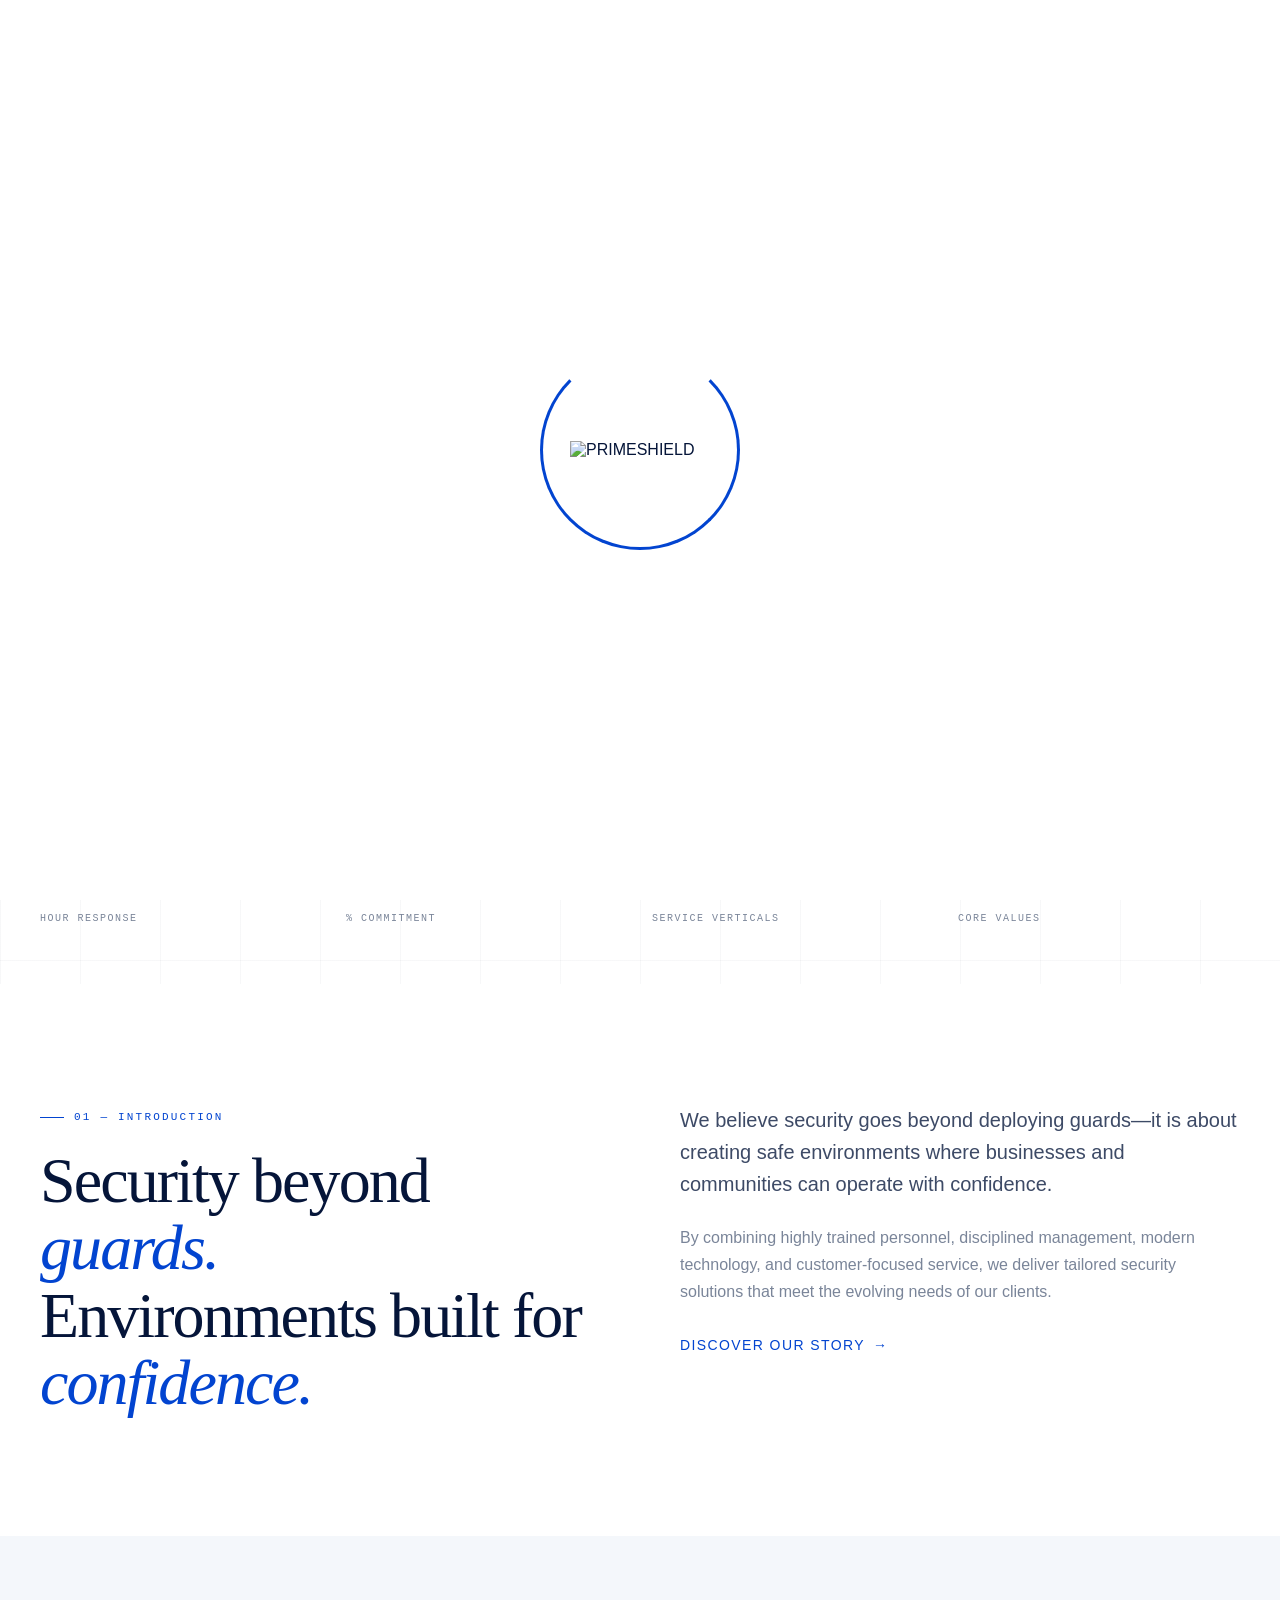
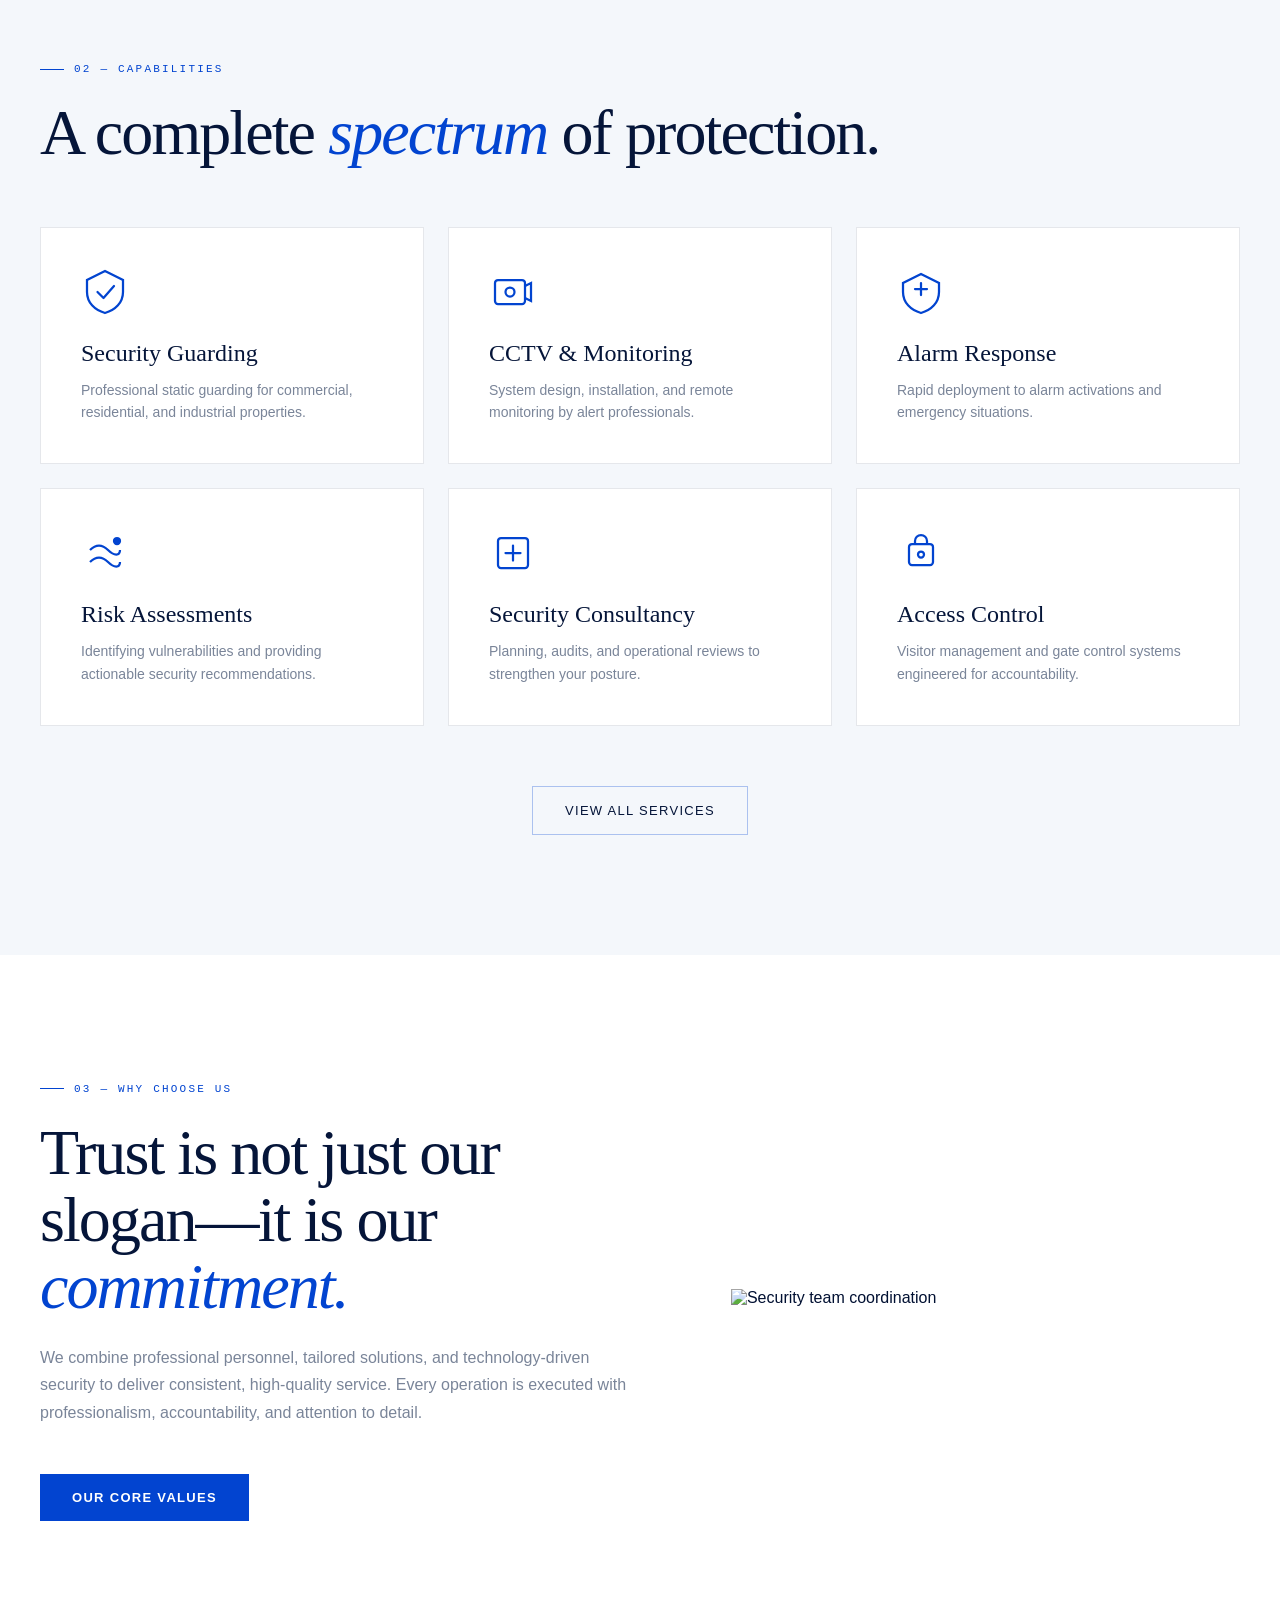
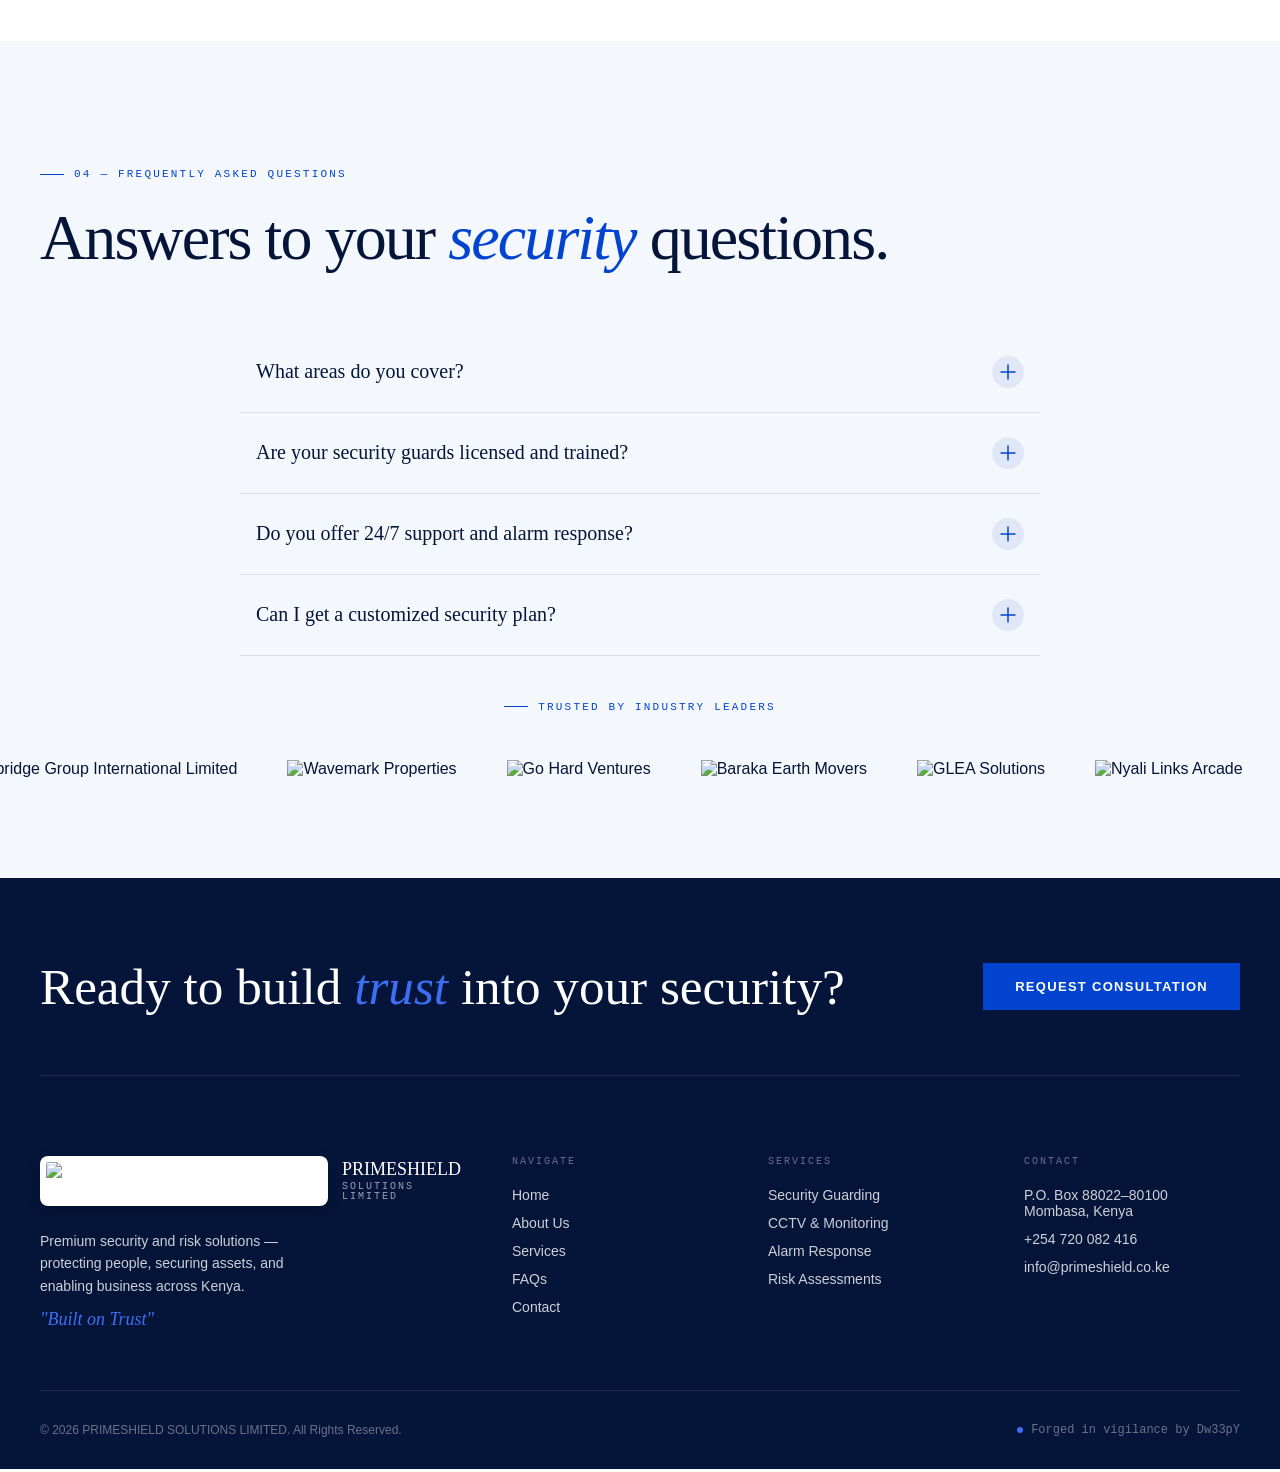
==== commit 230e7845: "update" ====
--- a/index.html
+++ b/index.html
@@ -5,6 +5,22 @@
 <meta name="viewport" content="width=device-width, initial-scale=1.0" />
 <title>PRIMESHIELD SOLUTIONS LIMITED — Built on Trust</title>
 <meta name="description" content="Premium Security & Risk Solutions in Kenya. Protecting People. Securing Assets. Enabling Business." />
+    <!-- Favicon -->
+    <link rel="icon" type="image/jpeg" href="https://z-cdn-media.chatglm.cn/files/c58c3dd7-c5cf-4db7-bf9d-b5855e76289d.jpg?auth_key=1885321553-bf5bc8f6989b4cc2b1b4738e99fcd578-0-dd9e75de4cc14050536ae49872aa7b5d">
+
+    <!-- Open Graph / Facebook / WhatsApp -->
+    <meta property="og:type" content="website" />
+    <meta property="og:title" content="PRIMESHIELD SOLUTIONS LIMITED — Built on Trust" />
+    <meta property="og:description" content="Premium Security & Risk Solutions in Kenya. Protecting People. Securing Assets. Enabling Business." />
+    <meta property="og:image" content="https://z-cdn-media.chatglm.cn/files/c58c3dd7-c5cf-4db7-bf9d-b5855e76289d.jpg?auth_key=1885321553-bf5bc8f6989b4cc2b1b4738e99fcd578-0-dd9e75de4cc14050536ae49872aa7b5d" />
+    <meta property="og:url" content="https://www.primeshield.co.ke" />
+    <meta property="og:site_name" content="PRIMESHIELD SOLUTIONS LIMITED" />
+
+    <!-- Twitter -->
+    <meta name="twitter:card" content="summary_large_image" />
+    <meta name="twitter:title" content="PRIMESHIELD SOLUTIONS LIMITED — Built on Trust" />
+    <meta name="twitter:description" content="Premium Security & Risk Solutions in Kenya." />
+    <meta name="twitter:image" content="https://z-cdn-media.chatglm.cn/files/c58c3dd7-c5cf-4db7-bf9d-b5855e76289d.jpg?auth_key=1885321553-bf5bc8f6989b4cc2b1b4738e99fcd578-0-dd9e75de4cc14050536ae49872aa7b5d" />
 <link rel="stylesheet" href="styles.css" />
 </head>
 <body>
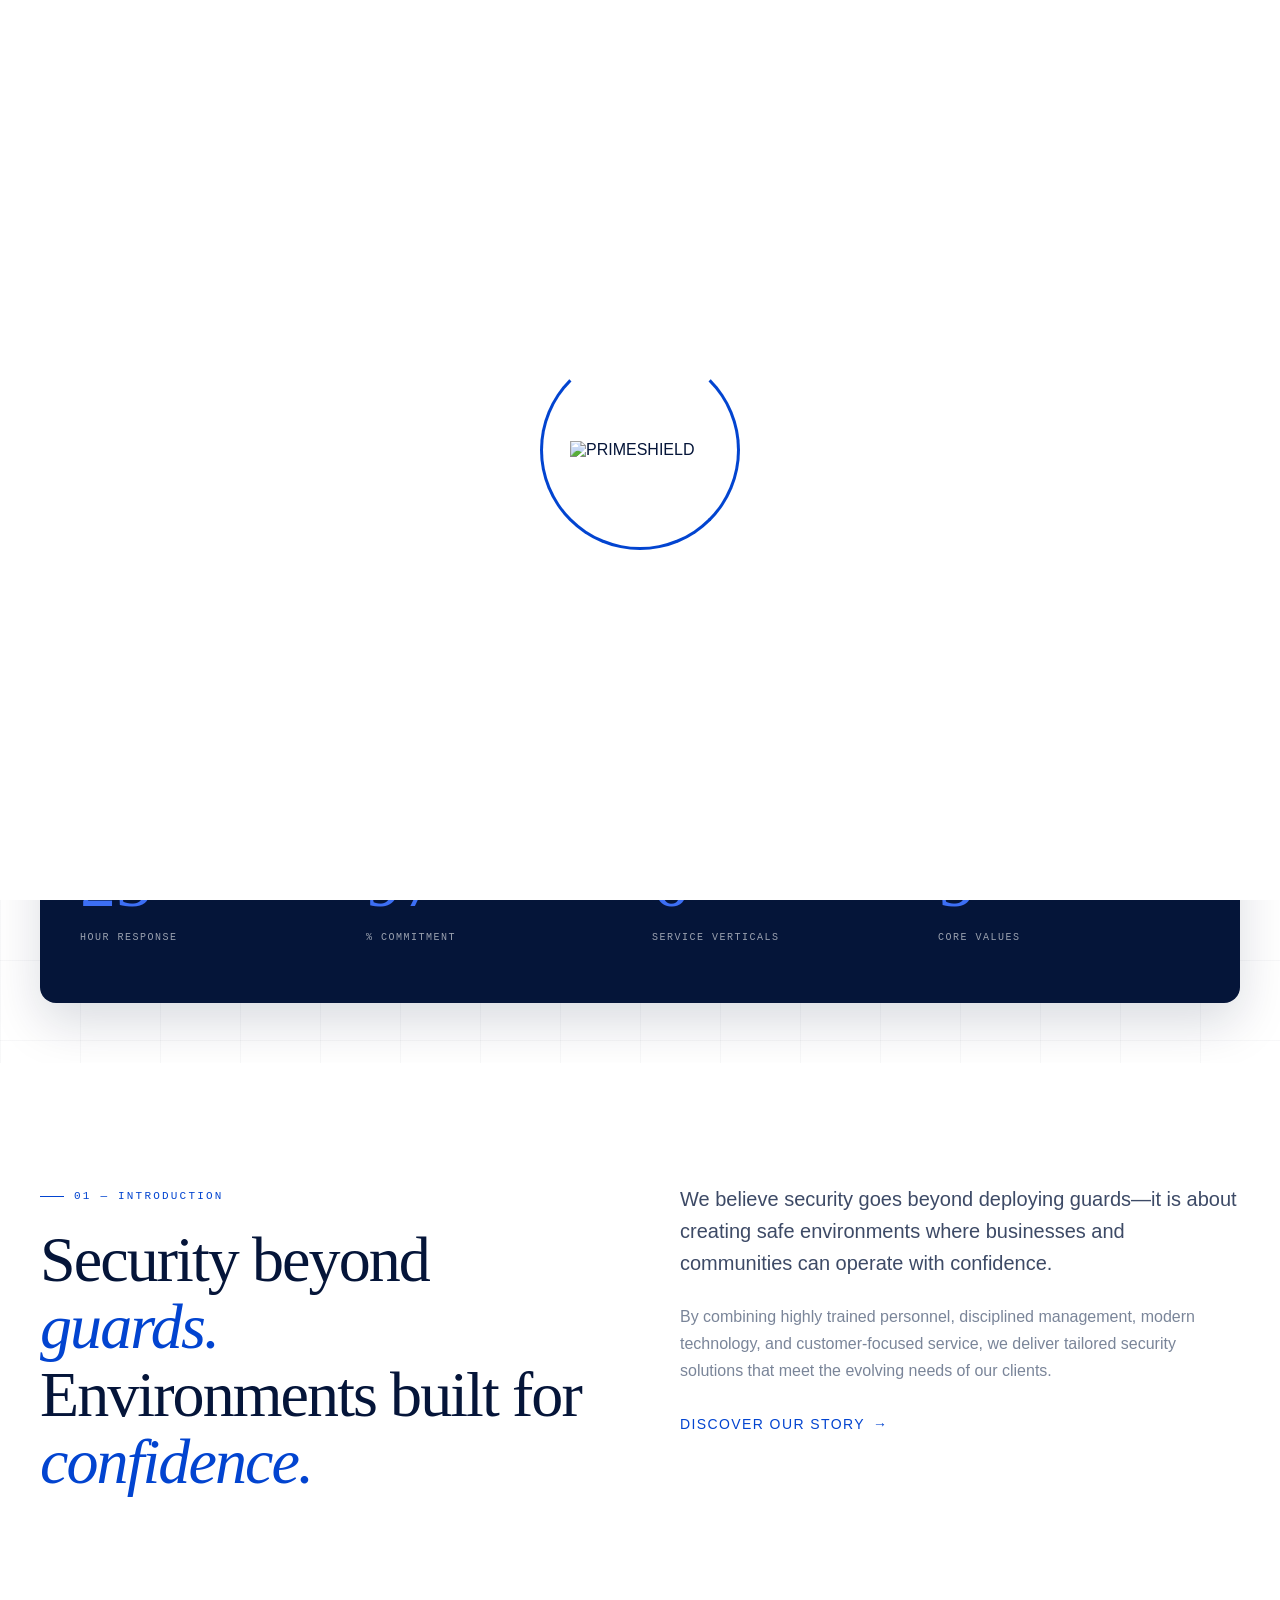
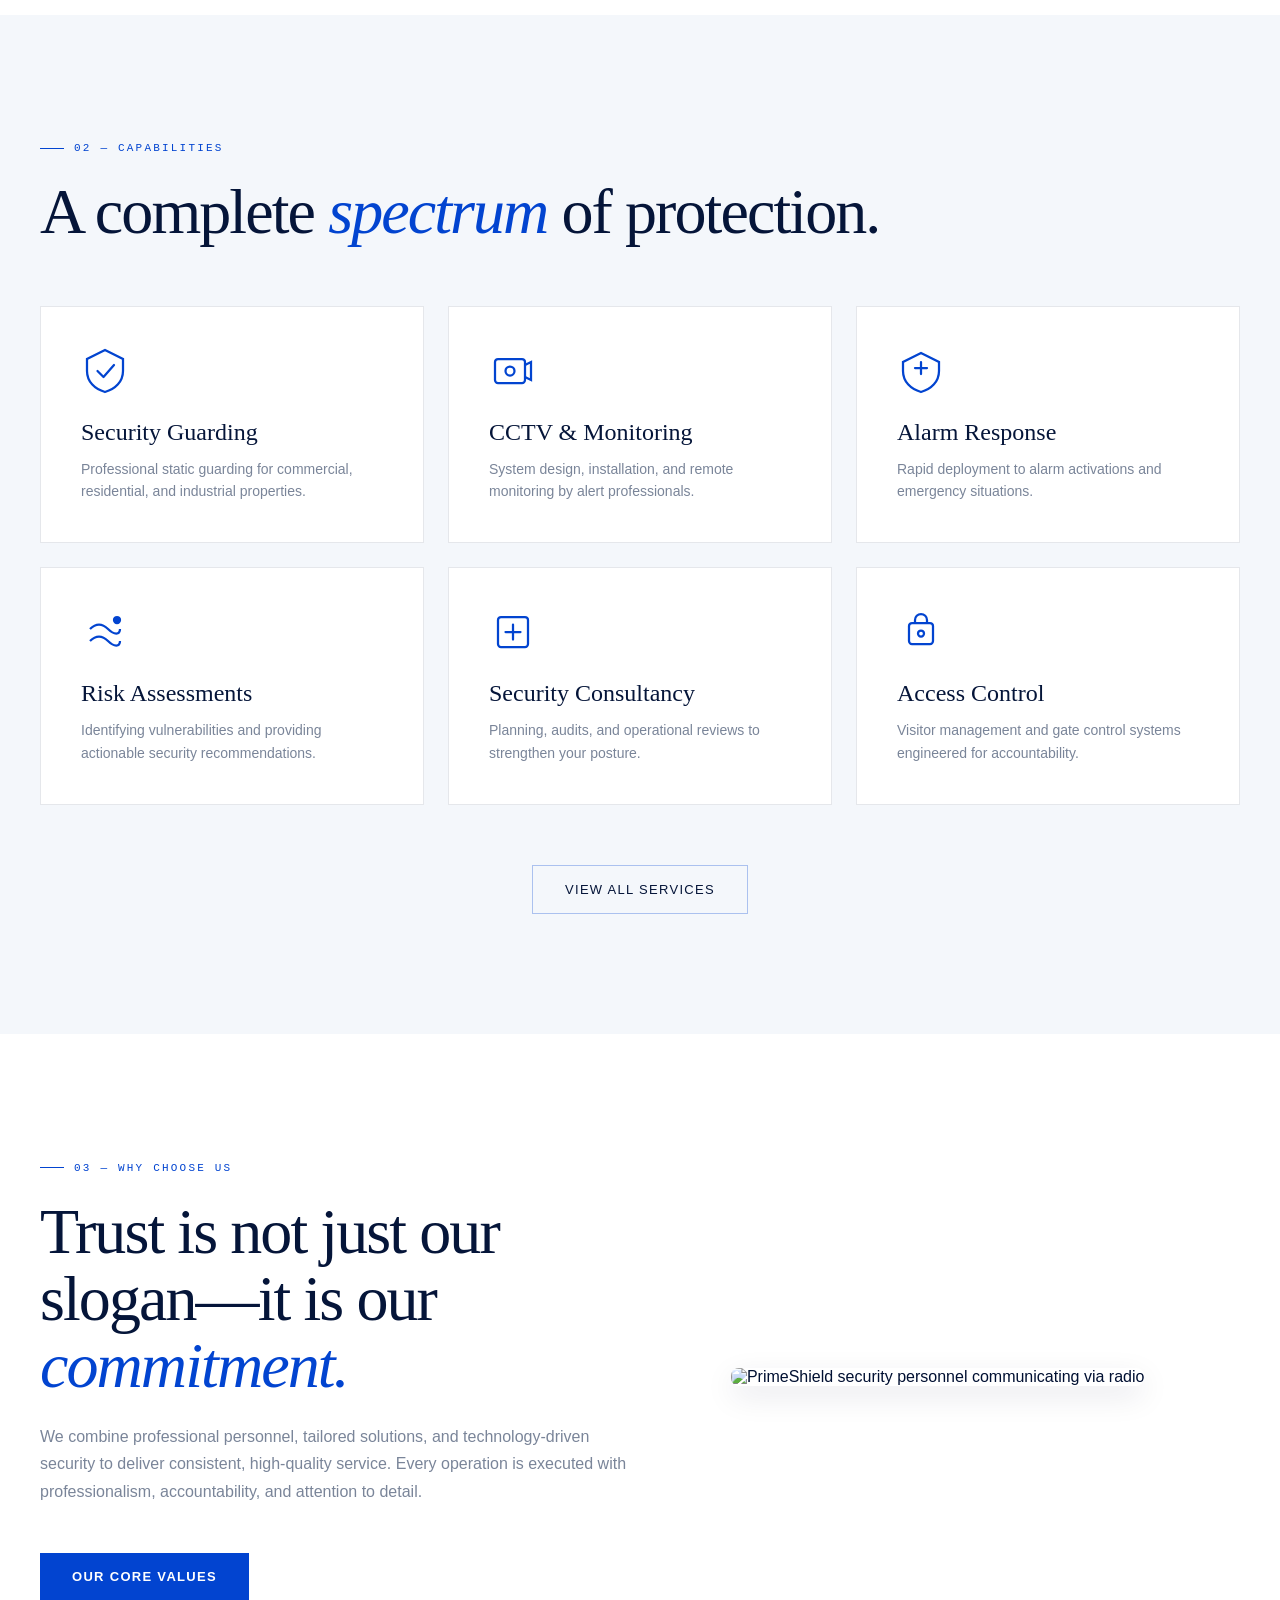
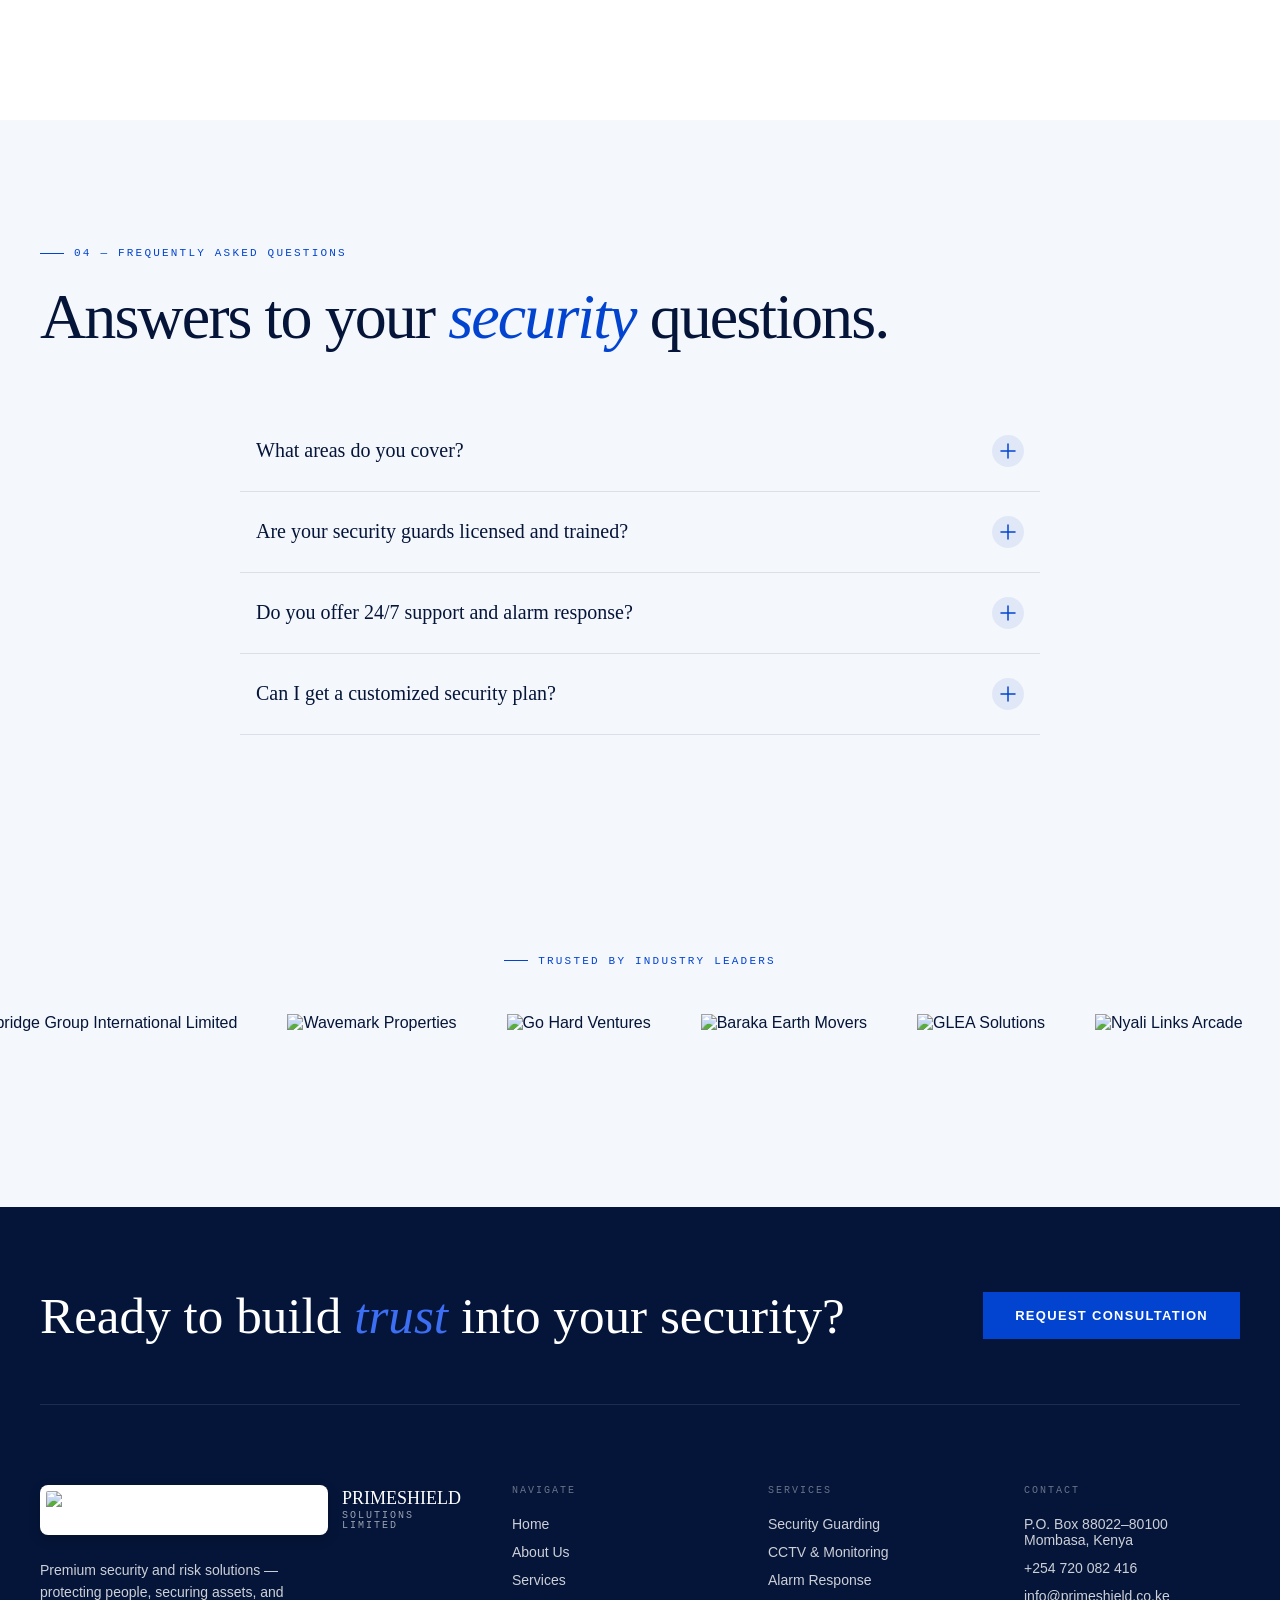
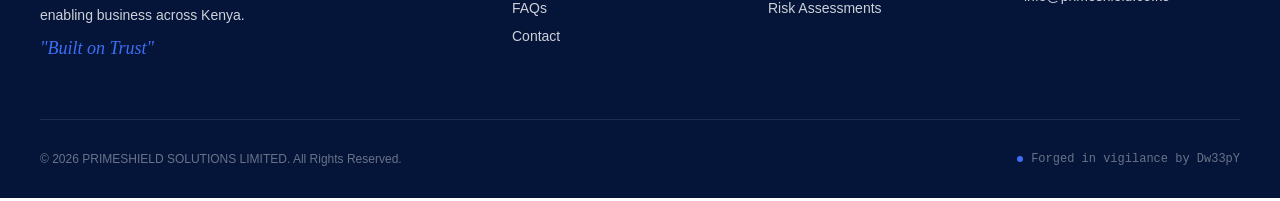
==== commit 428f02c5: "update" ====
--- a/index.html
+++ b/index.html
@@ -2,25 +2,27 @@
 <html lang="en">
 <head>
 <meta charset="UTF-8" />
-<meta name="viewport" content="width=device-width, initial-scale=1.0" />
+<meta name="viewport" content="width=device-width, initial-scale=1.0, maximum-scale=5.0" />
 <title>PRIMESHIELD SOLUTIONS LIMITED — Built on Trust</title>
 <meta name="description" content="Premium Security & Risk Solutions in Kenya. Protecting People. Securing Assets. Enabling Business." />
-    <!-- Favicon -->
-    <link rel="icon" type="image/jpeg" href="https://z-cdn-media.chatglm.cn/files/c58c3dd7-c5cf-4db7-bf9d-b5855e76289d.jpg?auth_key=1885321553-bf5bc8f6989b4cc2b1b4738e99fcd578-0-dd9e75de4cc14050536ae49872aa7b5d">
-
-    <!-- Open Graph / Facebook / WhatsApp -->
-    <meta property="og:type" content="website" />
-    <meta property="og:title" content="PRIMESHIELD SOLUTIONS LIMITED — Built on Trust" />
-    <meta property="og:description" content="Premium Security & Risk Solutions in Kenya. Protecting People. Securing Assets. Enabling Business." />
-    <meta property="og:image" content="https://z-cdn-media.chatglm.cn/files/c58c3dd7-c5cf-4db7-bf9d-b5855e76289d.jpg?auth_key=1885321553-bf5bc8f6989b4cc2b1b4738e99fcd578-0-dd9e75de4cc14050536ae49872aa7b5d" />
-    <meta property="og:url" content="https://www.primeshield.co.ke" />
-    <meta property="og:site_name" content="PRIMESHIELD SOLUTIONS LIMITED" />
-
-    <!-- Twitter -->
-    <meta name="twitter:card" content="summary_large_image" />
-    <meta name="twitter:title" content="PRIMESHIELD SOLUTIONS LIMITED — Built on Trust" />
-    <meta name="twitter:description" content="Premium Security & Risk Solutions in Kenya." />
-    <meta name="twitter:image" content="https://z-cdn-media.chatglm.cn/files/c58c3dd7-c5cf-4db7-bf9d-b5855e76289d.jpg?auth_key=1885321553-bf5bc8f6989b4cc2b1b4738e99fcd578-0-dd9e75de4cc14050536ae49872aa7b5d" />
+
+<!-- Favicon (Browser Tab Icon) -->
+<link rel="icon" type="image/jpeg" href="https://z-cdn-media.chatglm.cn/files/4d3227b3-9ad8-48a9-9885-2c7c50b06bab.jpg?auth_key=1885322966-dc9cd47e370d49a79ee0f4f8f7e1ad4b-0-d2d73f88b18867a713cd3b4ae3629c1a">
+
+<!-- Open Graph / Facebook / WhatsApp -->
+<meta property="og:type" content="website" />
+<meta property="og:title" content="PRIMESHIELD SOLUTIONS LIMITED — Built on Trust" />
+<meta property="og:description" content="Premium Security & Risk Solutions in Kenya. Protecting People. Securing Assets. Enabling Business." />
+<meta property="og:image" content="https://z-cdn-media.chatglm.cn/files/4d3227b3-9ad8-48a9-9885-2c7c50b06bab.jpg?auth_key=1885322966-dc9cd47e370d49a79ee0f4f8f7e1ad4b-0-d2d73f88b18867a713cd3b4ae3629c1a" />
+<meta property="og:url" content="https://www.primeshield.co.ke" />
+<meta property="og:site_name" content="PRIMESHIELD SOLUTIONS LIMITED" />
+
+<!-- Twitter -->
+<meta name="twitter:card" content="summary_large_image" />
+<meta name="twitter:title" content="PRIMESHIELD SOLUTIONS LIMITED — Built on Trust" />
+<meta name="twitter:description" content="Premium Security & Risk Solutions in Kenya." />
+<meta name="twitter:image" content="https://z-cdn-media.chatglm.cn/files/4d3227b3-9ad8-48a9-9885-2c7c50b06bab.jpg?auth_key=1885322966-dc9cd47e370d49a79ee0f4f8f7e1ad4b-0-d2d73f88b18867a713cd3b4ae3629c1a" />
+
 <link rel="stylesheet" href="styles.css" />
 </head>
 <body>
@@ -257,7 +259,7 @@
         <a href="about.html" class="btn-primary magnetic" style="margin-top: 32px;"><span>Our Core Values</span></a>
       </div>
       <div class="trust-visual">
-        <img src="https://images.unsplash.com/photo-1573164574511-73c773193279?w=800&q=80" alt="Security team coordination" class="trust-img">
+        <img src="https://z-cdn-media.chatglm.cn/files/ab54d8a5-931d-4eac-a0a5-fef91e7d9381.jpg?auth_key=1885339254-82153f398fe94511825d5f5a540845ed-0-fa7f1d8abb823cdf4fca88498ddd06a6" alt="PrimeShield security personnel communicating via radio" class="trust-img">
       </div>
     </div>
   </div>
@@ -340,6 +342,7 @@
         </div>
       </div>
     </div>
+  </div>
 </section>
 
 <!-- CLIENTS CAROUSEL -->
@@ -355,11 +358,8 @@
       <div class="carousel-slide"><img src="https://z-cdn-media.chatglm.cn/files/a4054cce-815d-4462-a66c-42edff4a511f.png?auth_key=1885168076-b24097acba424747980361bf27de68c6-0-cbd149274b546cb3c8ee4a5dfdf8af63" alt="Go Hard Ventures"></div>
       <div class="carousel-slide"><img src="https://z-cdn-media.chatglm.cn/files/e2644329-e3f1-43b6-8fb3-90e4fe7c5b68.png?auth_key=1885168076-cd289c8652424576bd5dd7a4a53b8ca1-0-266435f89aebd4d247a333c818dcdfd1" alt="Baraka Earth Movers"></div>
       <div class="carousel-slide"><img src="https://z-cdn-media.chatglm.cn/files/97fd9277-4448-4f20-8be4-f26da82a7f31.png?auth_key=1885168076-1ea791b633824d918761440e3bdfeb91-0-18b7946267803bc8276f409dbbd86acd" alt="GLEA Solutions"></div>
-      
-      <!-- New Client Added Here -->
       <div class="carousel-slide"><img src="https://z-cdn-media.chatglm.cn/files/c7fd3747-64d7-40d1-a8fb-c5feb953a30e.png?auth_key=1885321282-138a21544ff94007a07a27f9048757f4-0-64cf74381c580a6d5340cb834f70d2f1" alt="Nyali Links Arcade"></div>
     </div>
-  </div>
   </div>
 </section>
 
--- a/styles.css
+++ b/styles.css
@@ -43,7 +43,7 @@
 
 html { 
   scroll-behavior: smooth; 
-  -webkit-text-size-adjust: 100%; /* Prevents iOS font scaling */
+  -webkit-text-size-adjust: 100%; 
   text-size-adjust: 100%;
 }
 
@@ -58,7 +58,7 @@
 body.no-scroll { overflow: hidden; }
 @media (max-width: 768px) { 
   body { cursor: auto; } 
-  html, body { overscroll-behavior: none; } /* Prevents rubber-band scrolling on iOS */
+  html, body { overscroll-behavior: none; } 
 }
 
 /* 2. TYPOGRAPHY */
@@ -158,7 +158,7 @@
   background: rgba(255, 255, 255, 0.8); backdrop-filter: blur(20px) saturate(180%);
   -webkit-backdrop-filter: blur(20px) saturate(180%); border: 1px solid var(--border);
   border-radius: 100px; padding: 12px 24px; display: flex; align-items: center; justify-content: space-between;
-  flex-wrap: wrap; /* Added for cross-browser */
+  flex-wrap: wrap; 
   box-shadow: 0 4px 20px rgba(5, 21, 57, 0.05);
 }
 .logo { display: flex; align-items: center; gap: 12px; text-decoration: none; flex-shrink: 0; }
@@ -229,9 +229,9 @@
   width: 100%; padding: 18px 0 12px; background: transparent; border: none;
   border-bottom: 1px solid var(--border-strong); color: var(--navy);
   font-family: 'Inter', sans-serif; font-size: 15px; outline: none; transition: border-color 0.3s;
-  -webkit-appearance: none; /* Removes iOS default styling */
+  -webkit-appearance: none; 
   appearance: none;
-  border-radius: 0; /* Removes iOS default rounding */
+  border-radius: 0; 
 }
 .form-field label {
   position: absolute; left: 0; top: 18px; font-size: 14px; color: var(--text-muted);
@@ -285,8 +285,8 @@
 .hero-section { 
   position: relative; 
   min-height: 100vh; 
-  min-height: 100svh; /* Modern browsers (fixes iOS address bar bug) */
-  min-height: 100dvh; /* Dynamic viewport height for newest browsers */
+  min-height: 100svh; 
+  min-height: 100dvh; 
   display: flex; align-items: center; padding-top: 120px; padding-bottom: 60px; overflow: hidden; 
 }
 .hero-glow { position: absolute; top: 20%; left: 50%; transform: translateX(-50%); width: 80%; height: 60%; background: radial-gradient(circle, rgba(2, 68, 208, 0.08), transparent 60%); pointer-events: none; }
@@ -309,17 +309,11 @@
 /* Shield Visual */
 .shield-visual { position: relative; width: 100%; aspect-ratio: 1; max-width: 450px; margin: 0 auto; display: flex; align-items: center; justify-content: center; }
 .hero-logo-img { 
-  width: 68%; 
-  height: auto; 
-  z-index: 2; 
-  position: relative; 
+  width: 68%; height: auto; z-index: 2; position: relative; 
   animation: float 6s ease-in-out infinite;
   filter: drop-shadow(0 20px 40px rgba(2, 68, 208, 0.15));
 }
-@keyframes float {
-  0%, 100% { transform: translateY(0); }
-  50% { transform: translateY(-15px); }
-}
+@keyframes float { 0%, 100% { transform: translateY(0); } 50% { transform: translateY(-15px); } }
 
 /* Scanning Effects */
 .scan-ring { position: absolute; inset: 15%; border: 1px solid var(--royal-dim); border-radius: 50%; opacity: 0; }
@@ -329,11 +323,16 @@
 .scan-line { position: absolute; left: 20%; right: 20%; height: 1px; background: var(--royal); top: 50%; animation: scan 4s ease-in-out infinite; box-shadow: 0 0 12px var(--royal); z-index: 3; mix-blend-mode: multiply; }
 @keyframes scan { 0%, 100% { top: 20%; opacity: 0; } 50% { top: 80%; opacity: 1; } }
 
-/* Stats */
-.hero-stats { display: grid; grid-template-columns: repeat(2, 1fr); gap: 24px; margin-top: 80px; padding-top: 40px; border-top: 1px solid var(--border); }
+/* Stats - Changed to Dark Navy to break up white */
+.hero-stats { 
+  display: grid; grid-template-columns: repeat(2, 1fr); gap: 24px; 
+  margin-top: 80px; padding: 60px 40px; 
+  background: var(--navy); border-radius: 16px; 
+  box-shadow: 0 20px 50px rgba(5, 21, 57, 0.15);
+}
 @media (min-width: 768px) { .hero-stats { grid-template-columns: repeat(4, 1fr); } }
-.stat-num { font-family: 'Fraunces', serif; font-weight: 300; font-size: clamp(3rem, 6vw, 4.5rem); color: var(--royal); }
-.stat-label { font-family: 'JetBrains Mono', monospace; font-size: 10px; color: var(--text-muted); letter-spacing: 0.15em; text-transform: uppercase; margin-top: 8px; }
+.stat-num { font-family: 'Fraunces', serif; font-weight: 300; font-size: clamp(3rem, 6vw, 4.5rem); color: var(--royal-light); }
+.stat-label { font-family: 'JetBrains Mono', monospace; font-size: 10px; color: rgba(255,255,255,0.6); letter-spacing: 0.15em; text-transform: uppercase; margin-top: 8px; }
 
 /* Snapshot / Intro Section */
 .snapshot-section { padding: 120px 0; }
@@ -361,7 +360,7 @@
 .trust-teaser { padding: 120px 0; }
 .trust-grid { display: grid; grid-template-columns: 1fr; gap: 40px; align-items: center; }
 @media (min-width: 1024px) { .trust-grid { grid-template-columns: 1.2fr 1fr; gap: 80px; } }
-.trust-img { width: 100%; height: 500px; object-fit: cover; filter: grayscale(0.1) contrast(1.05); }
+.trust-img { width: 100%; height: 500px; object-fit: cover; filter: grayscale(0.1) contrast(1.05); border-radius: 8px; box-shadow: 0 10px 30px rgba(5, 21, 57, 0.1); }
 
 /* Generic Page Header */
 .page-header { padding: 180px 0 80px; border-bottom: 1px solid var(--border); position: relative; }
@@ -395,7 +394,7 @@
 
 /* Services List (Services Page) */
 .services-list { padding: 120px 0; }
-.service-row { display: grid; grid-template-columns: 80px 1fr; gap: 40px; padding: 60px 0; }
+.service-row { display: grid; grid-template-columns: 80px 1fr 1fr; gap: 40px; padding: 60px 0; align-items: center; }
 @media (max-width: 768px) { .service-row { grid-template-columns: 1fr; gap: 20px; } }
 .service-row-num { font-family: 'Fraunces', serif; font-size: 48px; font-weight: 300; color: var(--border-strong); }
 .service-row-icon { width: 56px; height: 56px; margin-bottom: 24px; }
@@ -404,6 +403,7 @@
 .service-row-desc { font-size: 1.1rem; color: var(--text-dim); margin-bottom: 32px; max-width: 700px; }
 .service-tags { display: flex; flex-wrap: wrap; gap: 12px; }
 .tag { padding: 8px 16px; border: 1px solid var(--border-strong); font-family: 'JetBrains Mono', monospace; font-size: 11px; color: var(--text-dim); text-transform: uppercase; letter-spacing: 0.1em; background: #fff; }
+.service-row-img { width: 100%; height: 300px; object-fit: cover; border-radius: 8px; box-shadow: 0 10px 30px rgba(5, 21, 57, 0.1); background-size: cover; background-position: center; }
 .divider { height: 1px; background: var(--border); }
 
 /* Sectors Grid (Services Page) */
@@ -429,6 +429,9 @@
 .info-text a { color: var(--navy); text-decoration: none; transition: color 0.3s; }
 .info-text a:hover { color: var(--royal); }
 
+.contact-info-img-wrap { margin: 40px 0; border-radius: 8px; overflow: hidden; box-shadow: 0 10px 30px rgba(5, 21, 57, 0.1); }
+.contact-info-img { width: 100%; height: 100%; max-height: 300px; object-fit: cover; display: block; }
+
 .trust-badge { padding: 24px; border: 1px solid var(--royal); background: rgba(2, 68, 208, 0.03); }
 .badge-header { display: flex; align-items: center; gap: 8px; margin-bottom: 12px; }
 .badge-title { font-family: 'JetBrains Mono', monospace; font-size: 10px; color: var(--royal); letter-spacing: 0.2em; text-transform: uppercase; }
@@ -452,12 +455,7 @@
 /* Updated Footer Logo Styles for JPG */
 .footer-logo { display: flex; align-items: center; gap: 14px; margin-bottom: 24px; text-decoration: none; }
 .footer-logo-img { 
-  height: 50px; 
-  width: auto; 
-  background: #ffffff; 
-  padding: 6px; 
-  border-radius: 8px; 
-  box-shadow: 0 4px 12px rgba(0,0,0,0.2); 
+  height: 50px; width: auto; background: #ffffff; padding: 6px; border-radius: 8px; box-shadow: 0 4px 12px rgba(0,0,0,0.2); 
 }
 .footer-logo .logo-text { display: flex; flex-direction: column; line-height: 1; }
 .footer-logo .logo-name { font-family: 'Fraunces', serif; font-size: 18px; color: #fff; font-weight: 500; }
@@ -531,30 +529,29 @@
 /* Open State */
 .faq-item.open .faq-icon { background: var(--royal); }
 .faq-item.open .faq-icon svg path { stroke: #ffffff; transition: stroke 0.3s; }
-.faq-item.open .faq-icon svg .faq-plus-v { opacity: 0; transition: opacity 0.3s; } /* Hides vertical line to make minus sign */
+.faq-item.open .faq-icon svg .faq-plus-v { opacity: 0; transition: opacity 0.3s; } 
 .faq-item.open .faq-header span { color: var(--royal); }
 
 /* ============================================================
    CLIENTS CAROUSEL (Touch & Drag Enabled)
    ============================================================ */
 .clients-carousel-section { 
-  padding: 25px 0; 
-  background: var(--bg-alt); /* Matches the FAQ section to blend perfectly */
+  padding: 100px 0; 
+  background: var(--bg-alt); 
   overflow: hidden; 
-  margin-top: -100px;
 }
 
 .carousel-wrapper { 
   width: 100%; 
   overflow-x: scroll; 
   overflow-y: hidden;
-  -webkit-overflow-scrolling: touch; /* iOS smooth scrolling */
+  -webkit-overflow-scrolling: touch; 
   cursor: grab; 
-  scrollbar-width: none; /* Hide scrollbar Firefox */
-  -ms-overflow-style: none; /* Hide scrollbar IE/Edge */
+  scrollbar-width: none; 
+  -ms-overflow-style: none; 
 }
 .carousel-wrapper::-webkit-scrollbar { 
-  display: none; /* Hide scrollbar Chrome/Safari */
+  display: none; 
 }
 .carousel-wrapper:active { 
   cursor: grabbing; 
@@ -562,11 +559,6 @@
 
 .carousel-track { 
   display: flex; 
-  /* ==========================================
-   HOW TO CHANGE SPACE BETWEEN LOGOS:
-   Change the 'gap' value below. 
-   Currently it is 50px (reduced from 100px).
-   ========================================== */
   gap: 50px; 
   width: max-content; 
   padding: 0 50px;
@@ -580,14 +572,9 @@
 }
 
 .carousel-slide img { 
-  /* ==========================================
-   HOW TO CHANGE LOGO SIZE:
-   Change the 'height' value below. 
-   Currently it is 85px (increased from 70px).
-   ========================================== */
   height: 85px; 
   width: auto; 
-  pointer-events: none; /* Prevents image drag ghosting */
+  pointer-events: none; 
   user-select: none;
   transition: transform 0.4s ease;
 }
@@ -598,7 +585,19 @@
 
 /* Responsive adjustments */
 @media (max-width: 768px) {
-  .carousel-track { gap: 20px; padding: 0 30px; } /* Space between logos on mobile */
+  .carousel-track { gap: 20px; padding: 0 30px; } 
   .carousel-slide { height: 80px; }
-  .carousel-slide img { height: 72px; } /* Logo size on mobile */
-}+  .carousel-slide img { height: 72px; } 
+}
+
+/* ============================================================
+   FLOATING BUTTONS (WhatsApp & Back to Top)
+   ============================================================ */
+.floating-buttons { position: fixed; bottom: 32px; right: 32px; z-index: 9000; display: flex; flex-direction: column; gap: 16px; }
+.float-btn { width: 56px; height: 56px; border-radius: 50%; display: flex; align-items: center; justify-content: center; cursor: pointer; box-shadow: 0 4px 12px rgba(0,0,0,0.1); transition: all 0.3s; text-decoration: none; }
+.whatsapp-btn { background: #25D366; }
+.whatsapp-btn:hover { background: #1da851; transform: scale(1.05); }
+.back-to-top { background: var(--royal); border: none; opacity: 0; visibility: hidden; transform: translateY(20px); }
+.back-to-top svg { color: #fff; }
+.back-to-top.visible { opacity: 1; visibility: visible; transform: translateY(0); }
+.back-to-top:hover { background: var(--royal-light); }
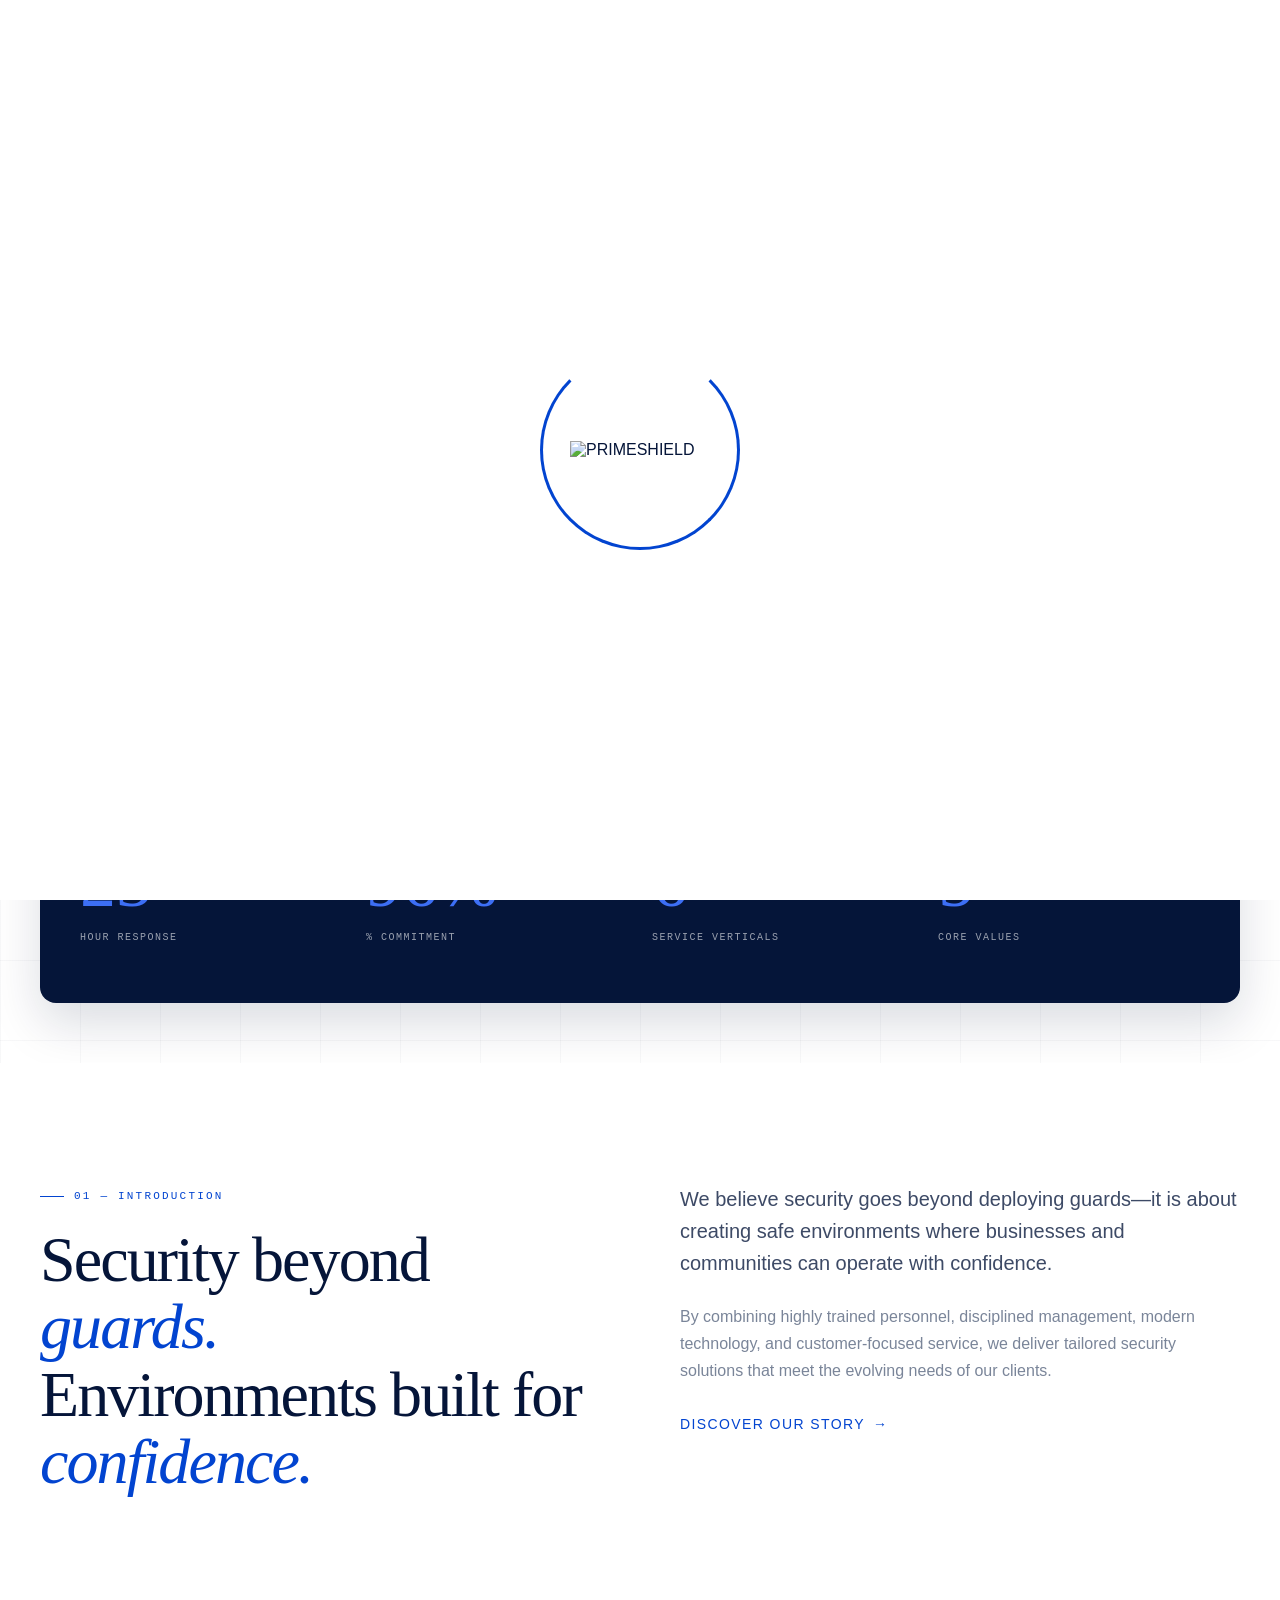
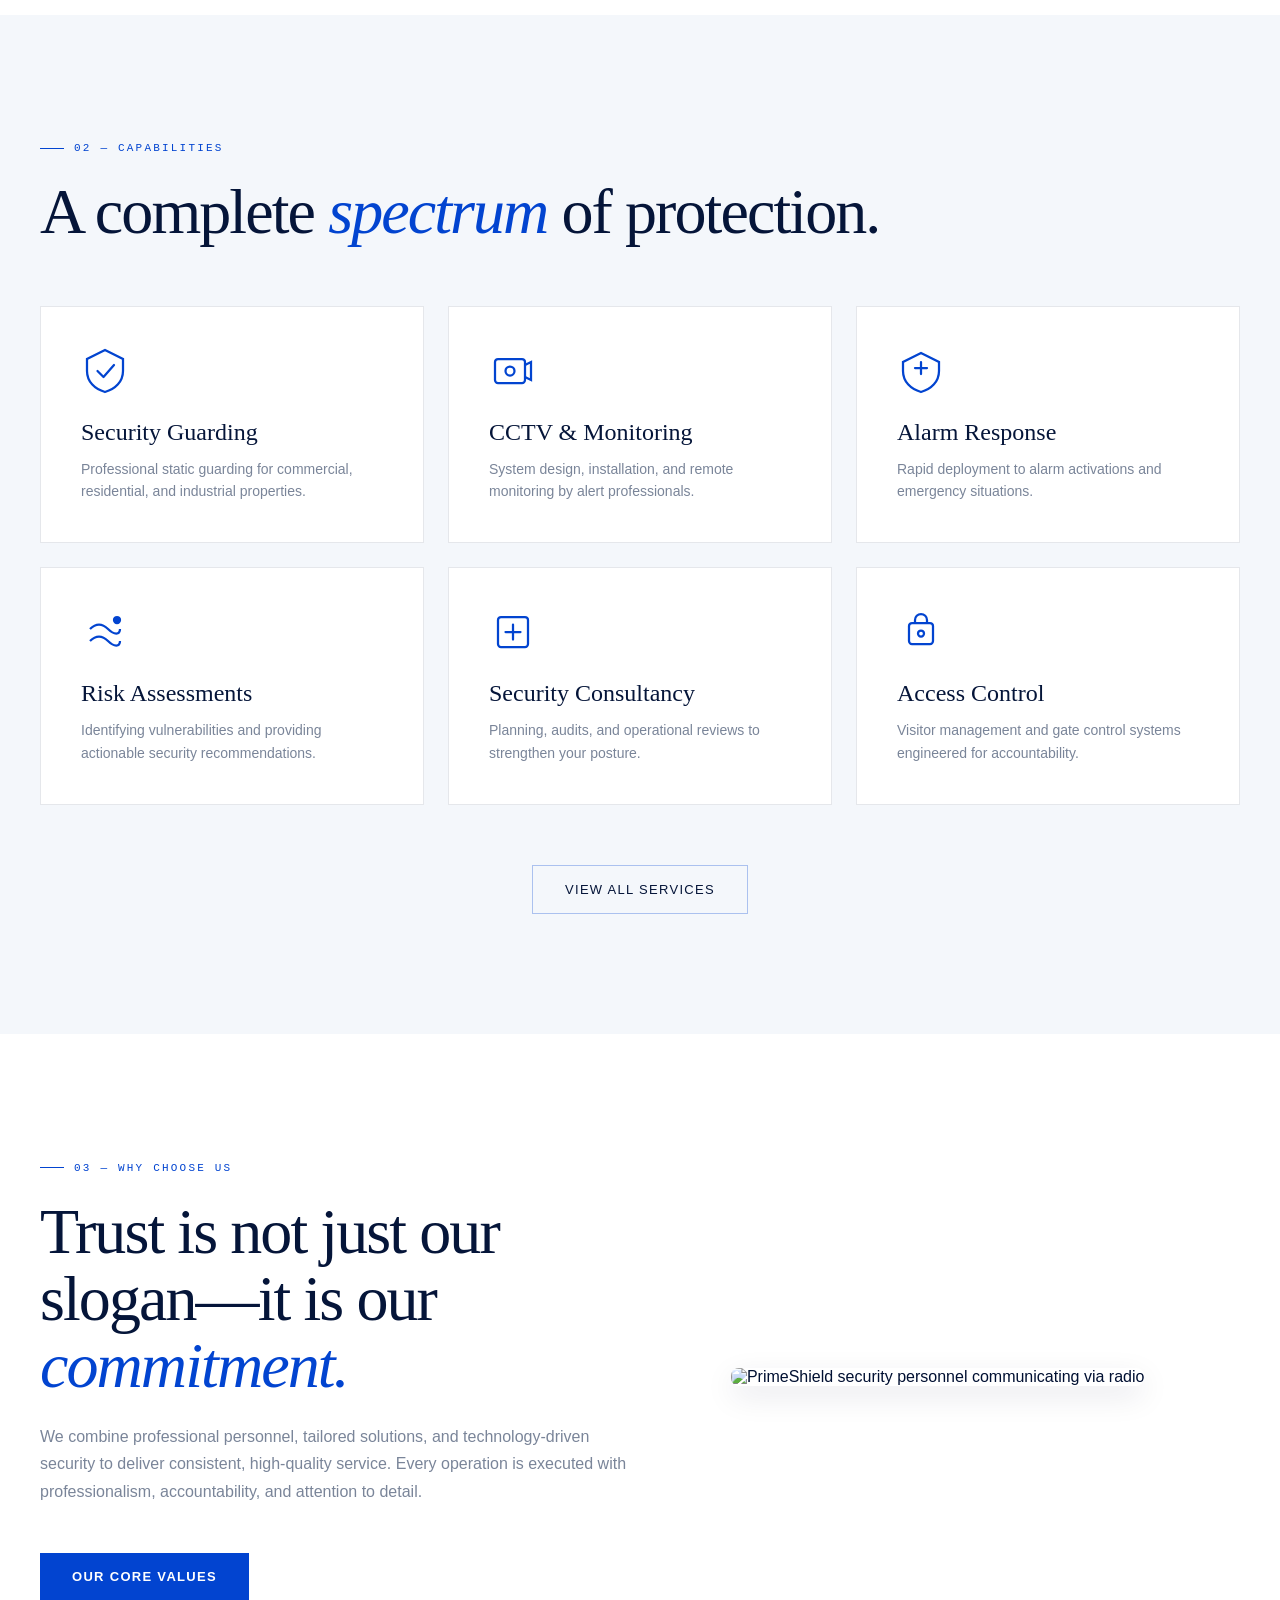
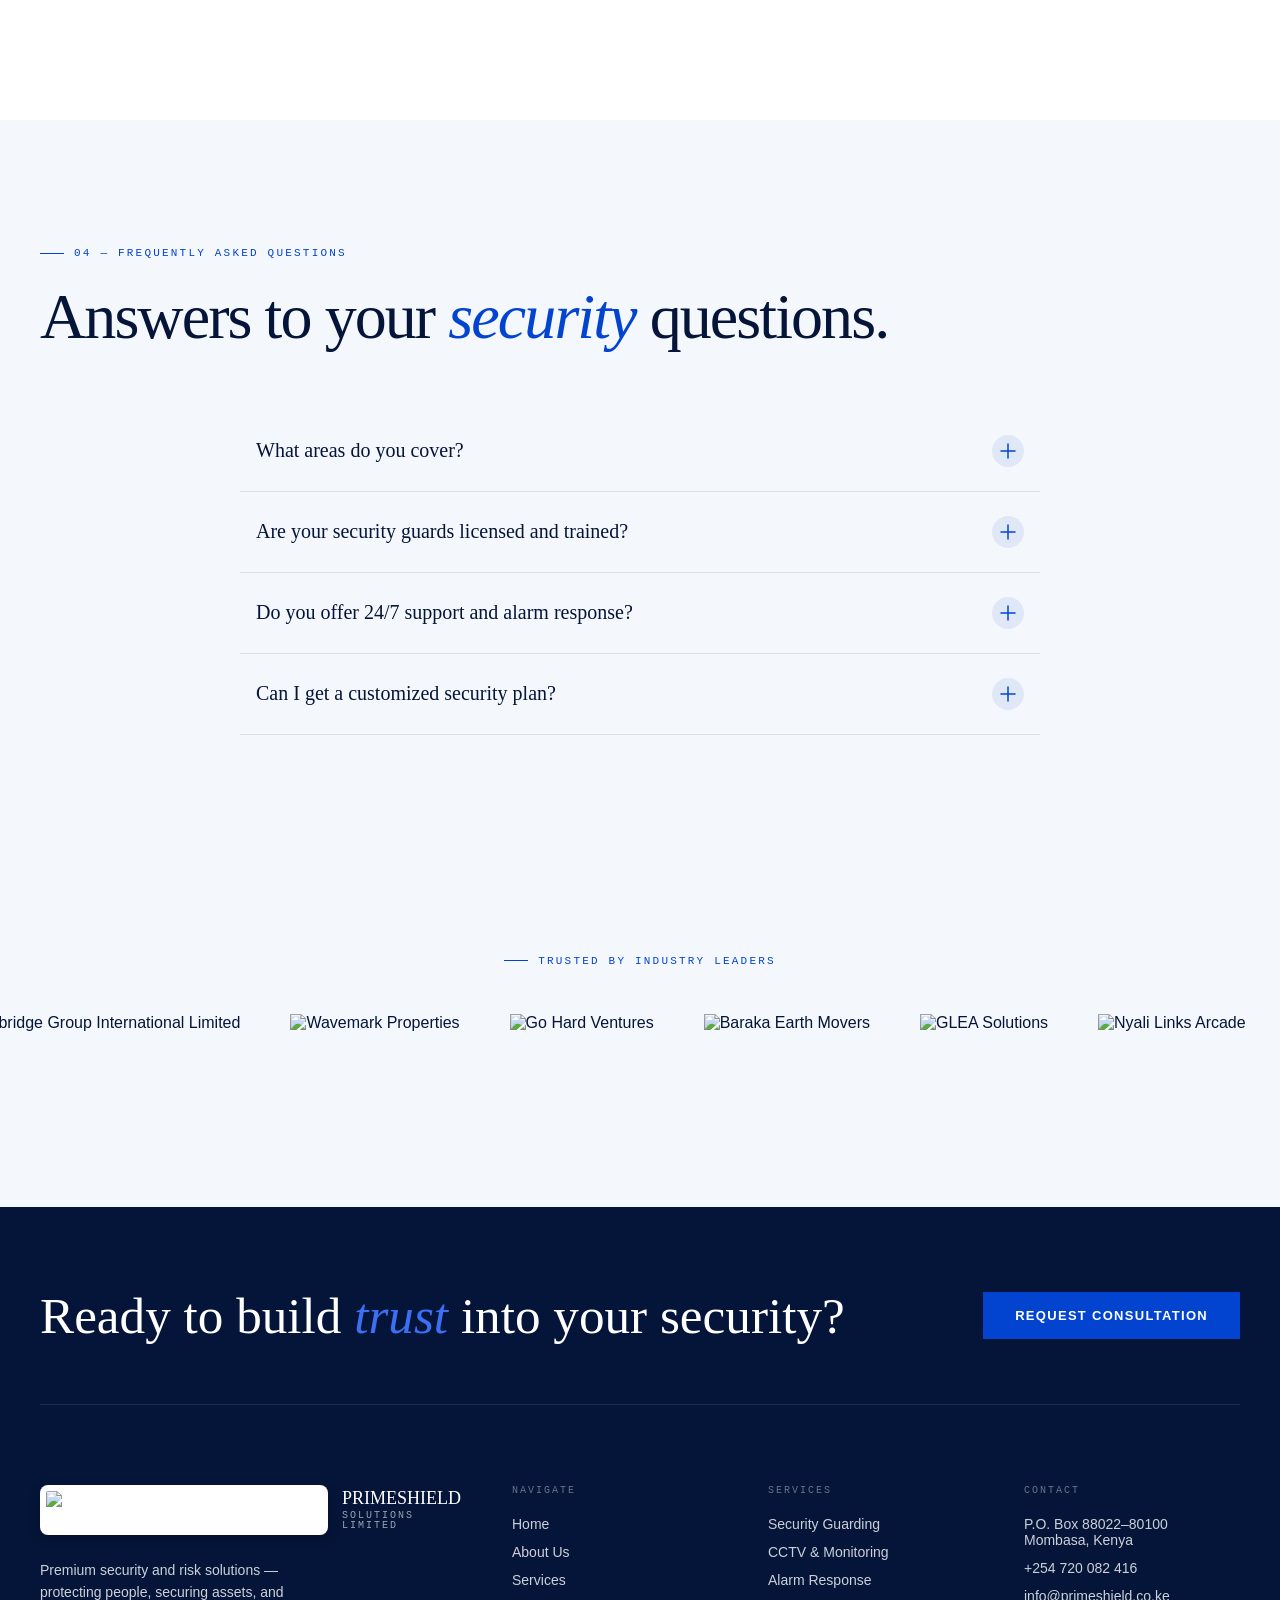
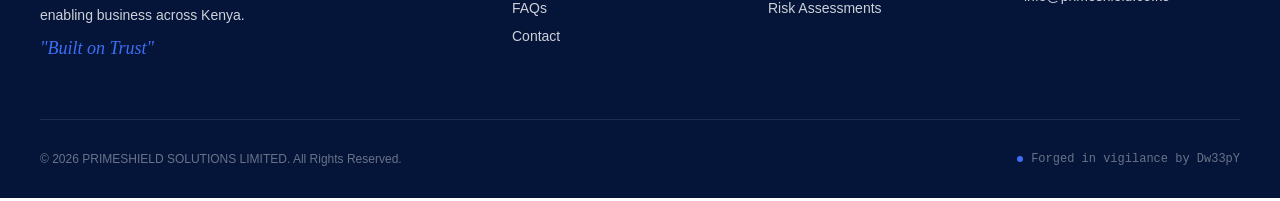
==== commit dc2a3432: "update" ====
--- a/index.html
+++ b/index.html
@@ -122,15 +122,15 @@
 
     <div class="hero-stats reveal">
       <div class="stat-item">
-        <div class="stat-num" data-count="24">0</div>
+        <div class="stat-num" data-count="24" data-suffix="+">0</div>
         <div class="stat-label">Hour Response</div>
       </div>
       <div class="stat-item">
-        <div class="stat-num" data-count="100">0</div>
+        <div class="stat-num" data-count="100" data-suffix="%">0</div>
         <div class="stat-label">% Commitment</div>
       </div>
       <div class="stat-item">
-        <div class="stat-num" data-count="7">0</div>
+        <div class="stat-num" data-count="7" data-suffix="+">0</div>
         <div class="stat-label">Service Verticals</div>
       </div>
       <div class="stat-item">
@@ -359,6 +359,7 @@
       <div class="carousel-slide"><img src="https://z-cdn-media.chatglm.cn/files/e2644329-e3f1-43b6-8fb3-90e4fe7c5b68.png?auth_key=1885168076-cd289c8652424576bd5dd7a4a53b8ca1-0-266435f89aebd4d247a333c818dcdfd1" alt="Baraka Earth Movers"></div>
       <div class="carousel-slide"><img src="https://z-cdn-media.chatglm.cn/files/97fd9277-4448-4f20-8be4-f26da82a7f31.png?auth_key=1885168076-1ea791b633824d918761440e3bdfeb91-0-18b7946267803bc8276f409dbbd86acd" alt="GLEA Solutions"></div>
       <div class="carousel-slide"><img src="https://z-cdn-media.chatglm.cn/files/c7fd3747-64d7-40d1-a8fb-c5feb953a30e.png?auth_key=1885321282-138a21544ff94007a07a27f9048757f4-0-64cf74381c580a6d5340cb834f70d2f1" alt="Nyali Links Arcade"></div>
+      <div class="carousel-slide"><img src="https://z-cdn-media.chatglm.cn/files/49673ffa-f6ce-4de6-bec7-cb262344add8.png?auth_key=1885340868-0541907a593a4a6488fcca06a4f8e03a-0-272b53b300459ac0e0591c453635652f" alt="CJ's"></div>
     </div>
   </div>
 </section>
@@ -395,10 +396,10 @@
       
       <div class="footer-col">
         <div class="footer-heading">Services</div>
-        <a href="services.html">Security Guarding</a>
-        <a href="services.html">CCTV & Monitoring</a>
-        <a href="services.html">Alarm Response</a>
-        <a href="services.html">Risk Assessments</a>
+        <a href="services.html#guarding">Security Guarding</a>
+        <a href="services.html#cctv">CCTV & Monitoring</a>
+        <a href="services.html#alarm">Alarm Response</a>
+        <a href="services.html#risk">Risk Assessments</a>
       </div>
       
       <div class="footer-col">
--- a/styles.css
+++ b/styles.css
@@ -394,7 +394,7 @@
 
 /* Services List (Services Page) */
 .services-list { padding: 120px 0; }
-.service-row { display: grid; grid-template-columns: 80px 1fr 1fr; gap: 40px; padding: 60px 0; align-items: center; }
+.service-row { display: grid; grid-template-columns: 80px 1fr 1fr; gap: 40px; padding: 60px 0; align-items: center; scroll-margin-top: 120px; }
 @media (max-width: 768px) { .service-row { grid-template-columns: 1fr; gap: 20px; } }
 .service-row-num { font-family: 'Fraunces', serif; font-size: 48px; font-weight: 300; color: var(--border-strong); }
 .service-row-icon { width: 56px; height: 56px; margin-bottom: 24px; }
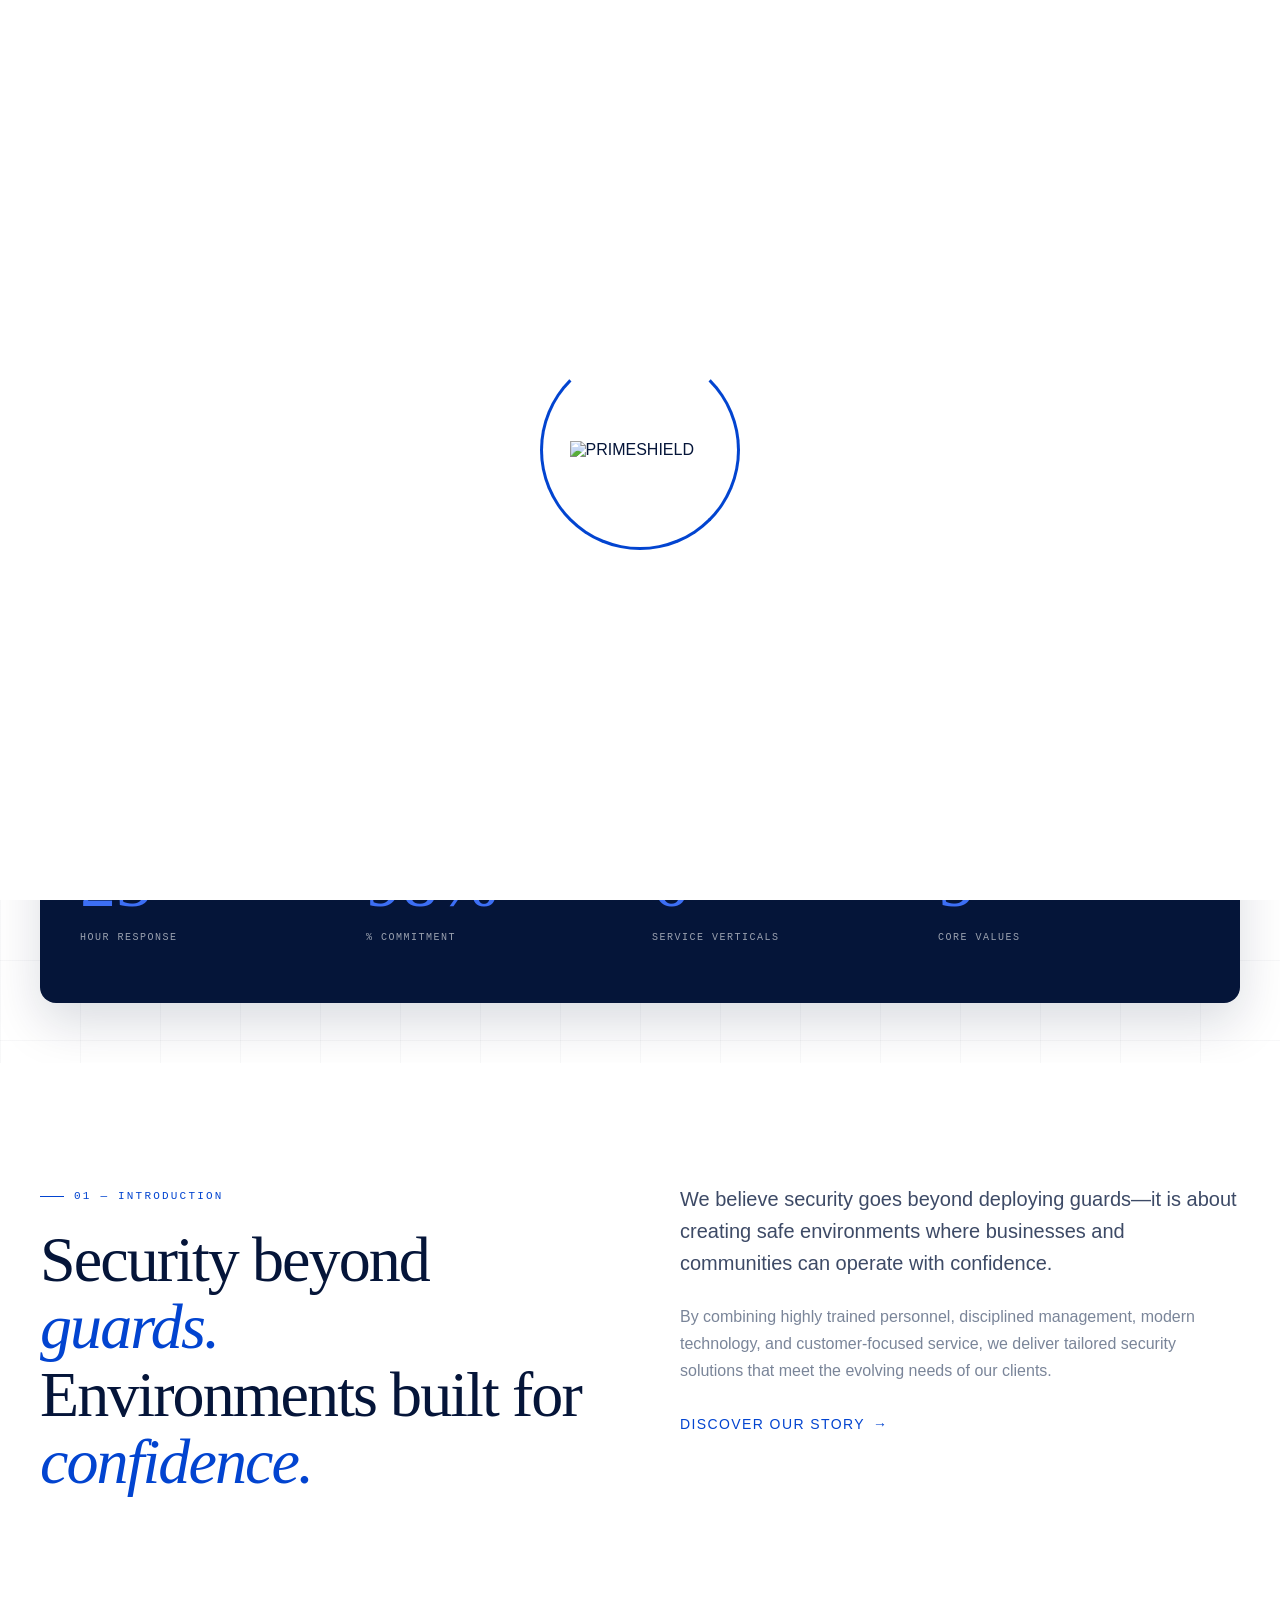
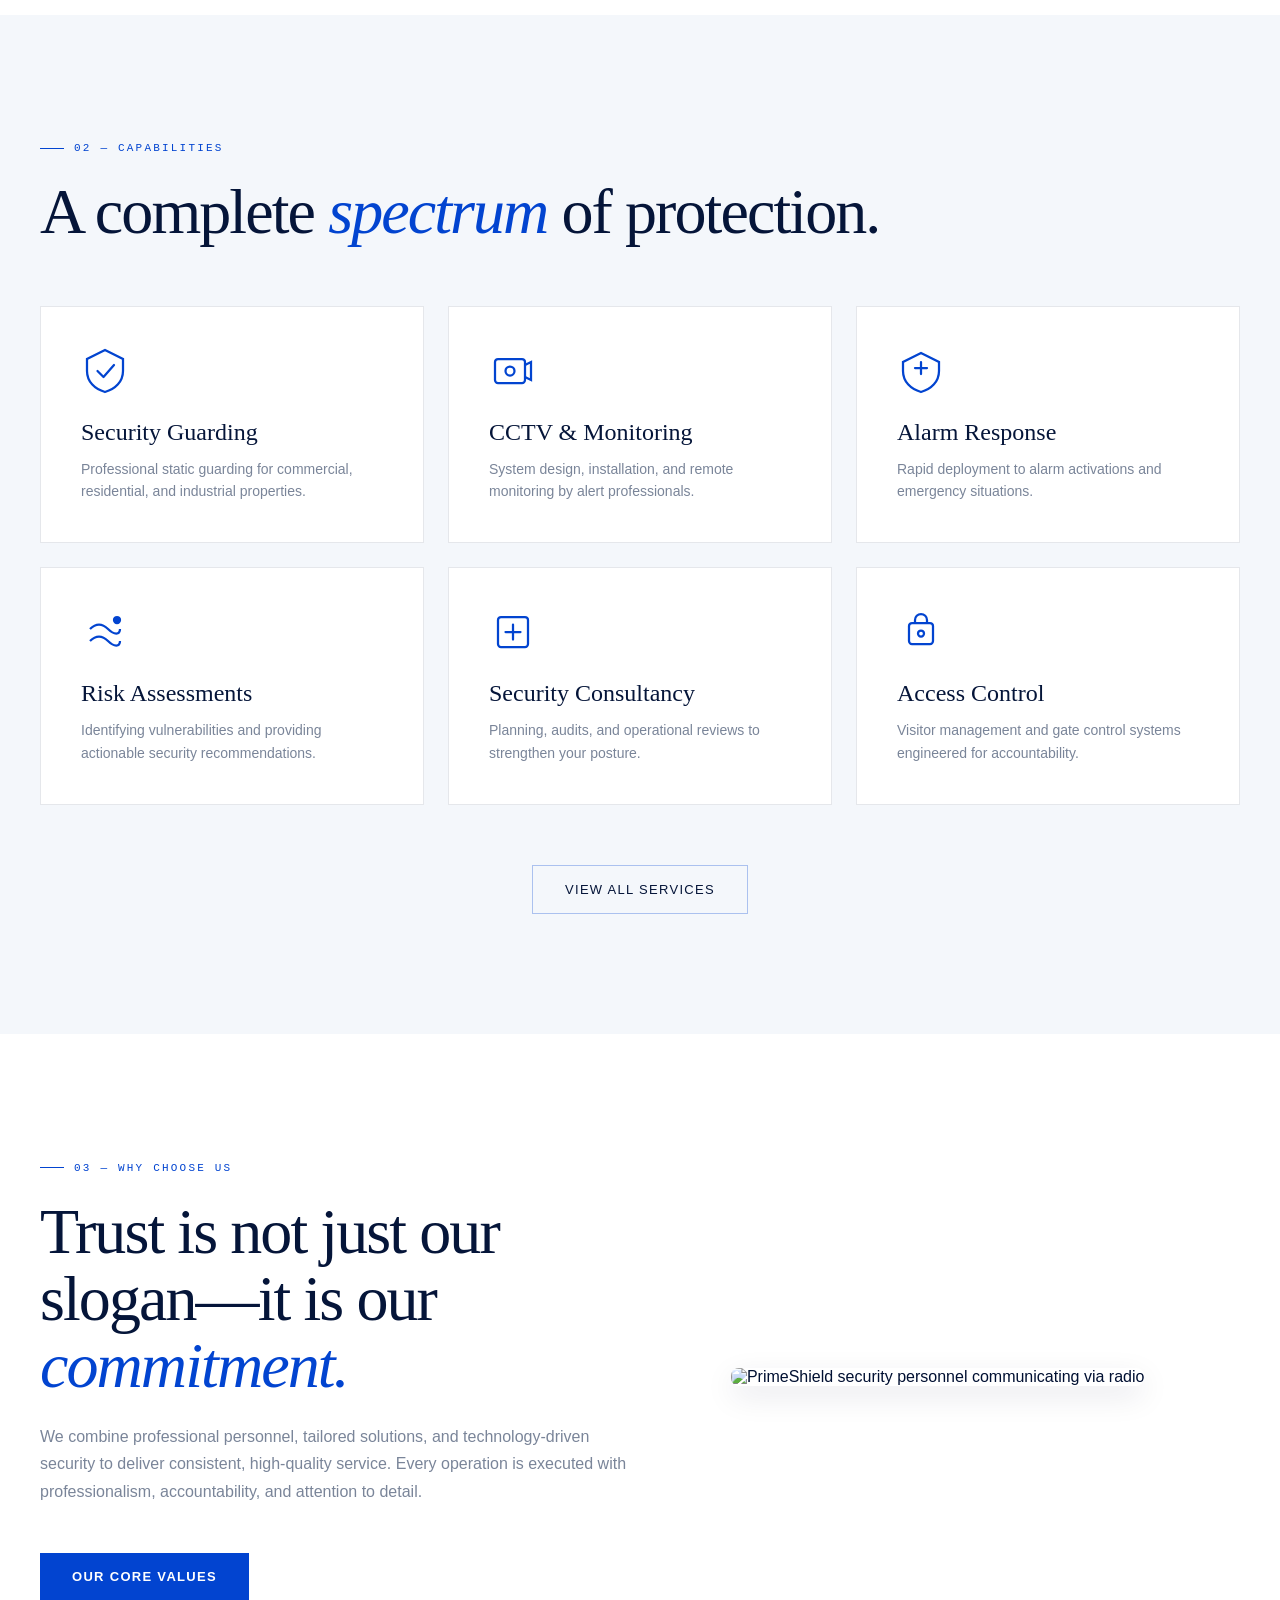
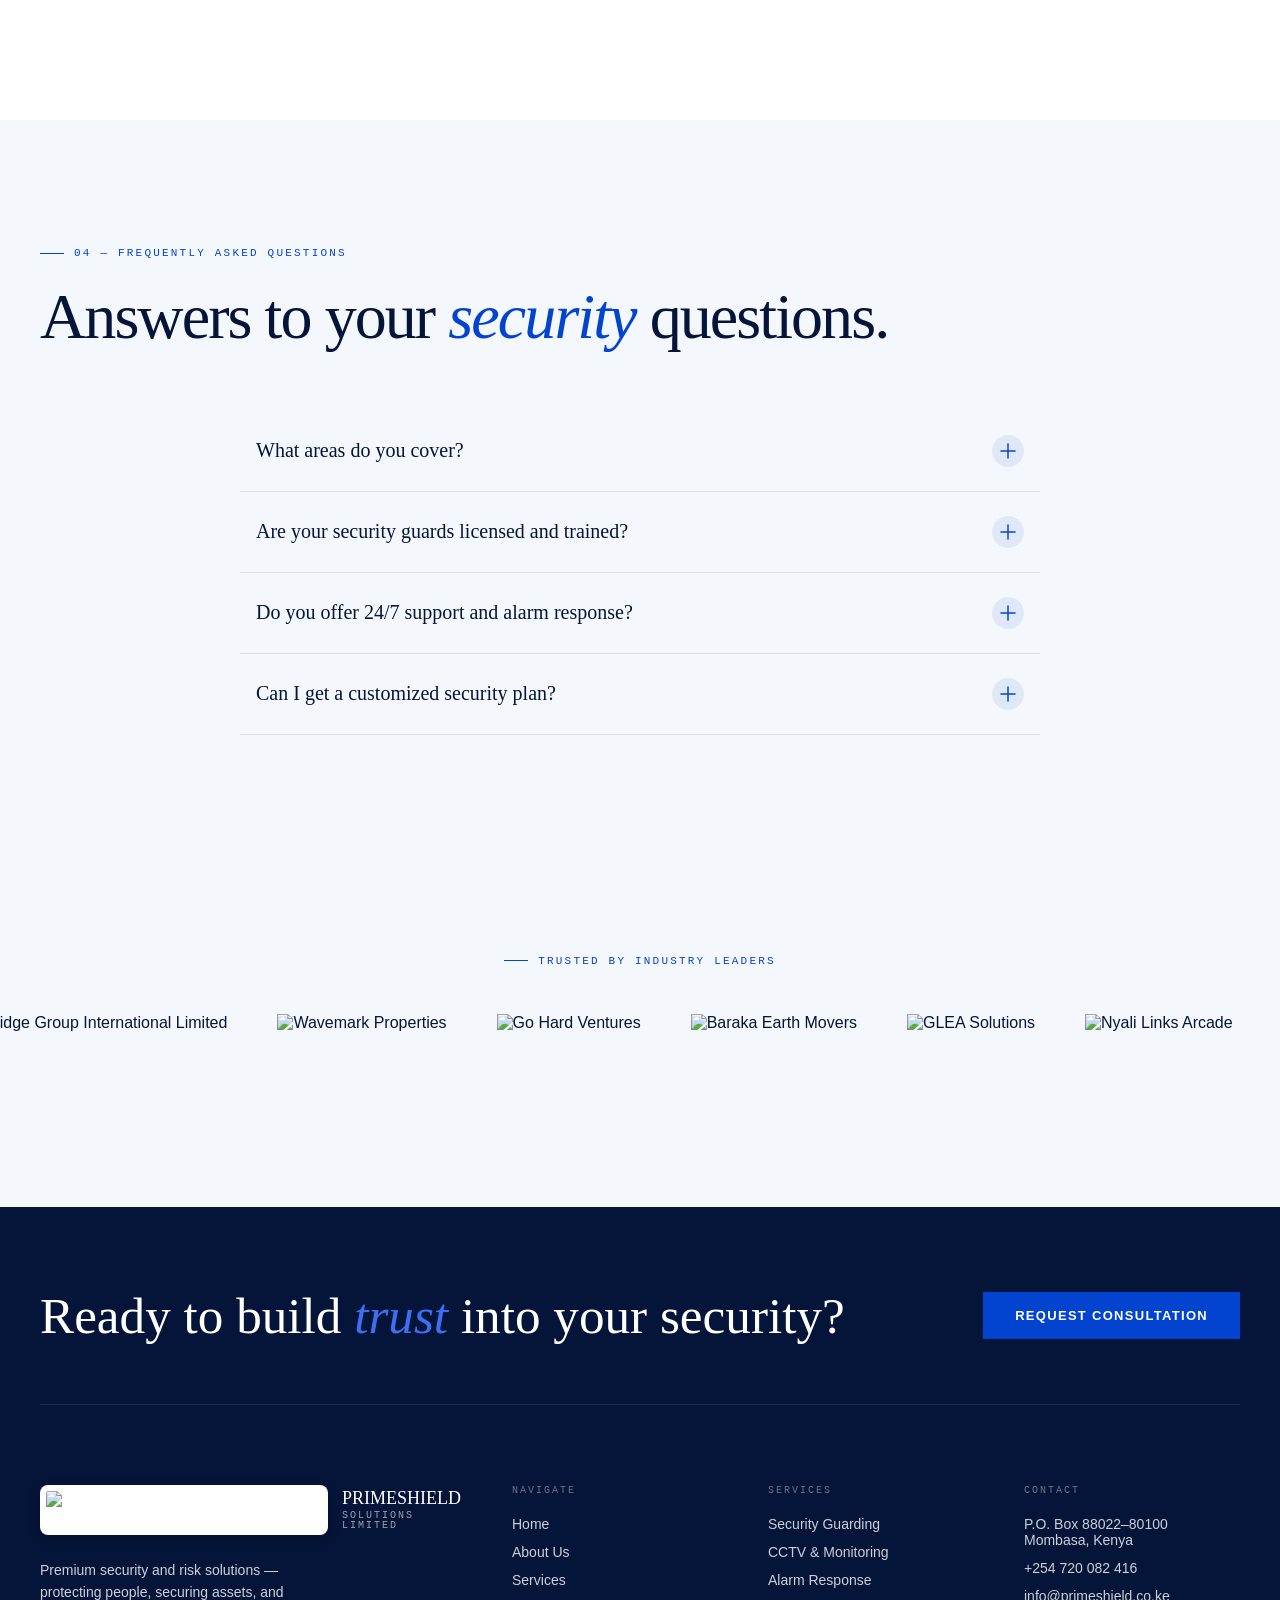
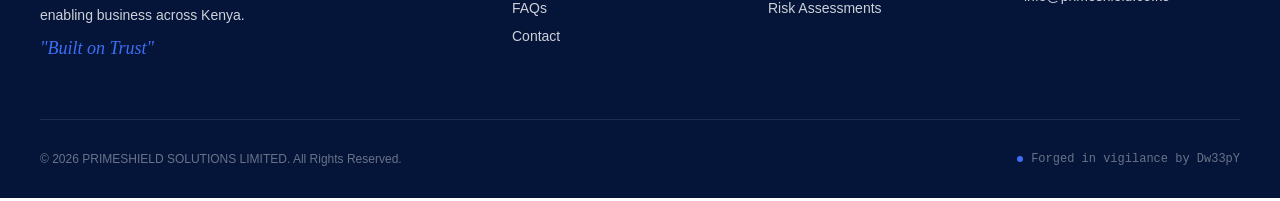
==== commit 6c6bd509: "update index.html" ====
--- a/index.html
+++ b/index.html
@@ -360,6 +360,9 @@
       <div class="carousel-slide"><img src="https://z-cdn-media.chatglm.cn/files/97fd9277-4448-4f20-8be4-f26da82a7f31.png?auth_key=1885168076-1ea791b633824d918761440e3bdfeb91-0-18b7946267803bc8276f409dbbd86acd" alt="GLEA Solutions"></div>
       <div class="carousel-slide"><img src="https://z-cdn-media.chatglm.cn/files/c7fd3747-64d7-40d1-a8fb-c5feb953a30e.png?auth_key=1885321282-138a21544ff94007a07a27f9048757f4-0-64cf74381c580a6d5340cb834f70d2f1" alt="Nyali Links Arcade"></div>
       <div class="carousel-slide"><img src="https://z-cdn-media.chatglm.cn/files/49673ffa-f6ce-4de6-bec7-cb262344add8.png?auth_key=1885340868-0541907a593a4a6488fcca06a4f8e03a-0-272b53b300459ac0e0591c453635652f" alt="CJ's"></div>
+      
+      <!-- New Client Added Here with Updated URL -->
+      <div class="carousel-slide"><img src="https://z-cdn-media.chatglm.cn/files/d6d8c5ff-45b5-4d49-8501-7f05849ed2e1.png?auth_key=1885565083-31cff7b68f744eafb6c412c5c220cb21-0-c66ba5a762d10e1d39e464b80b78563e" alt="Tidy Bins Solution"></div>
     </div>
   </div>
 </section>
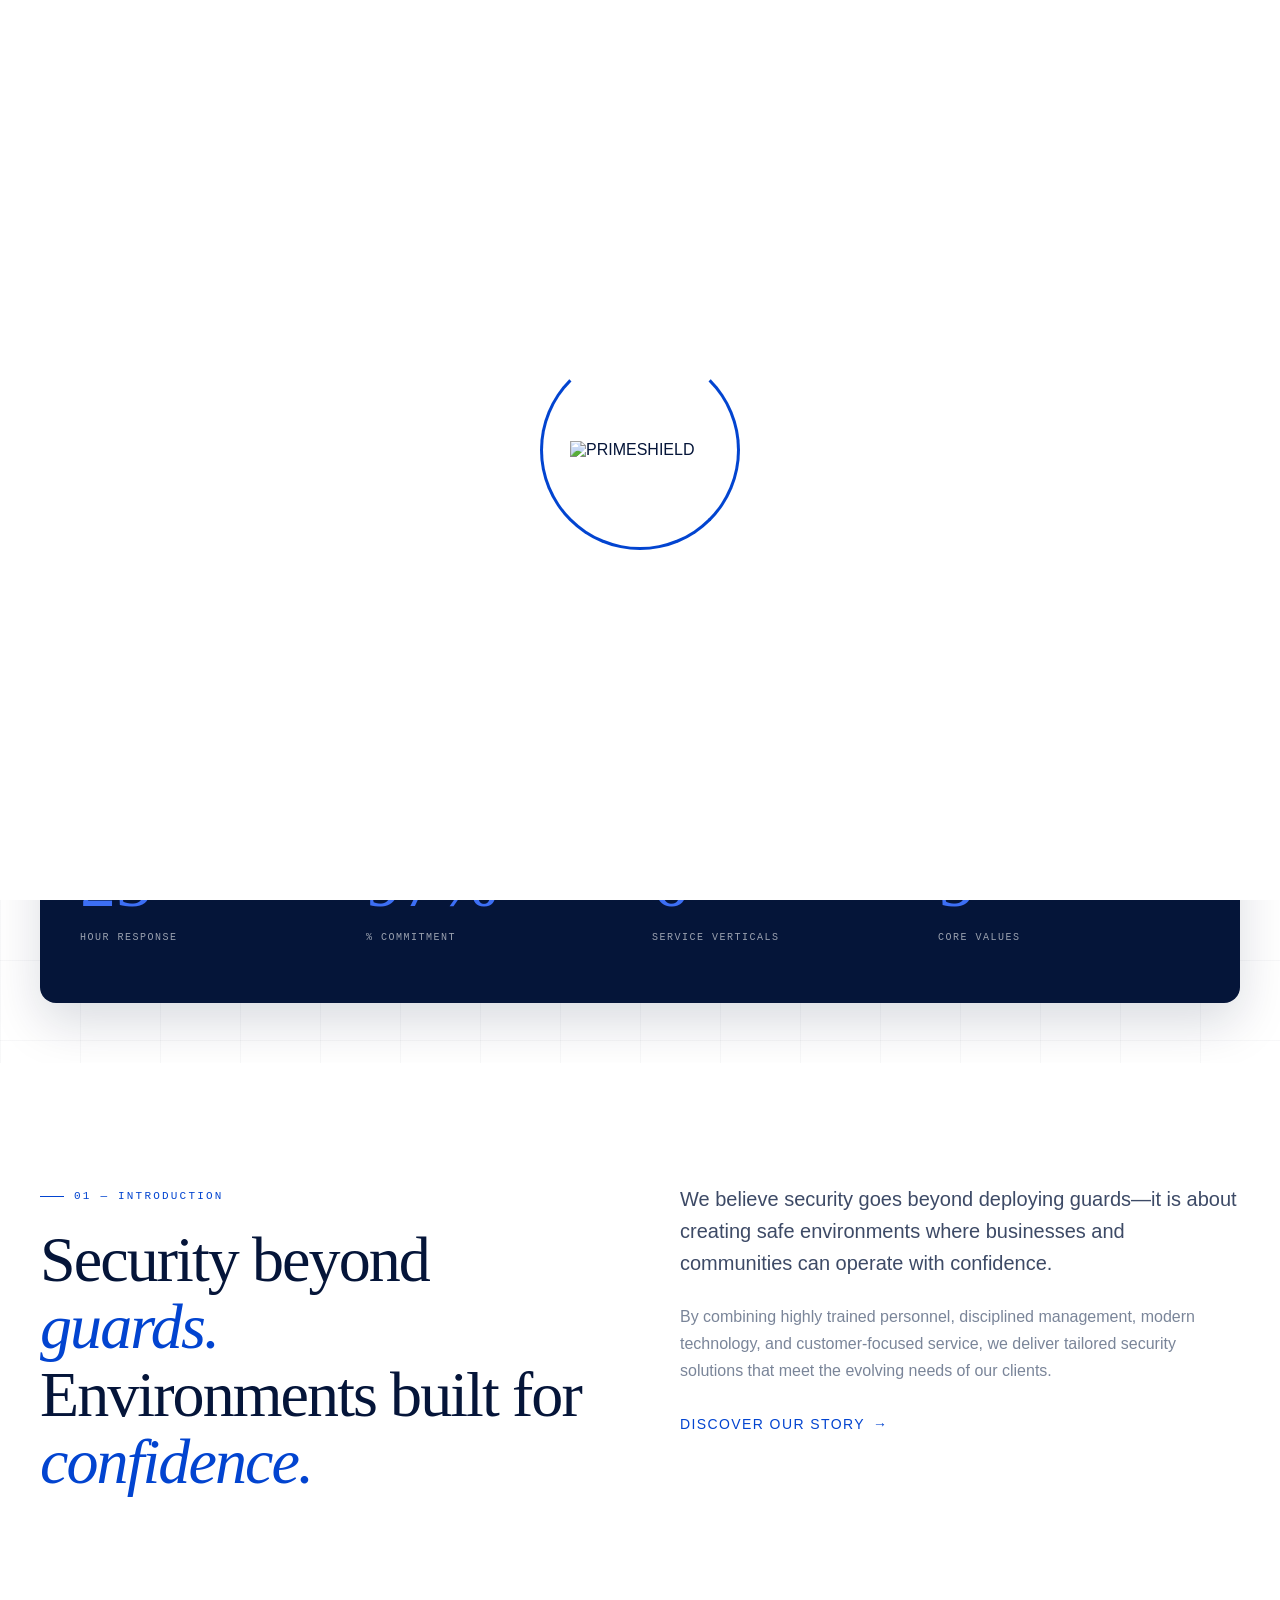
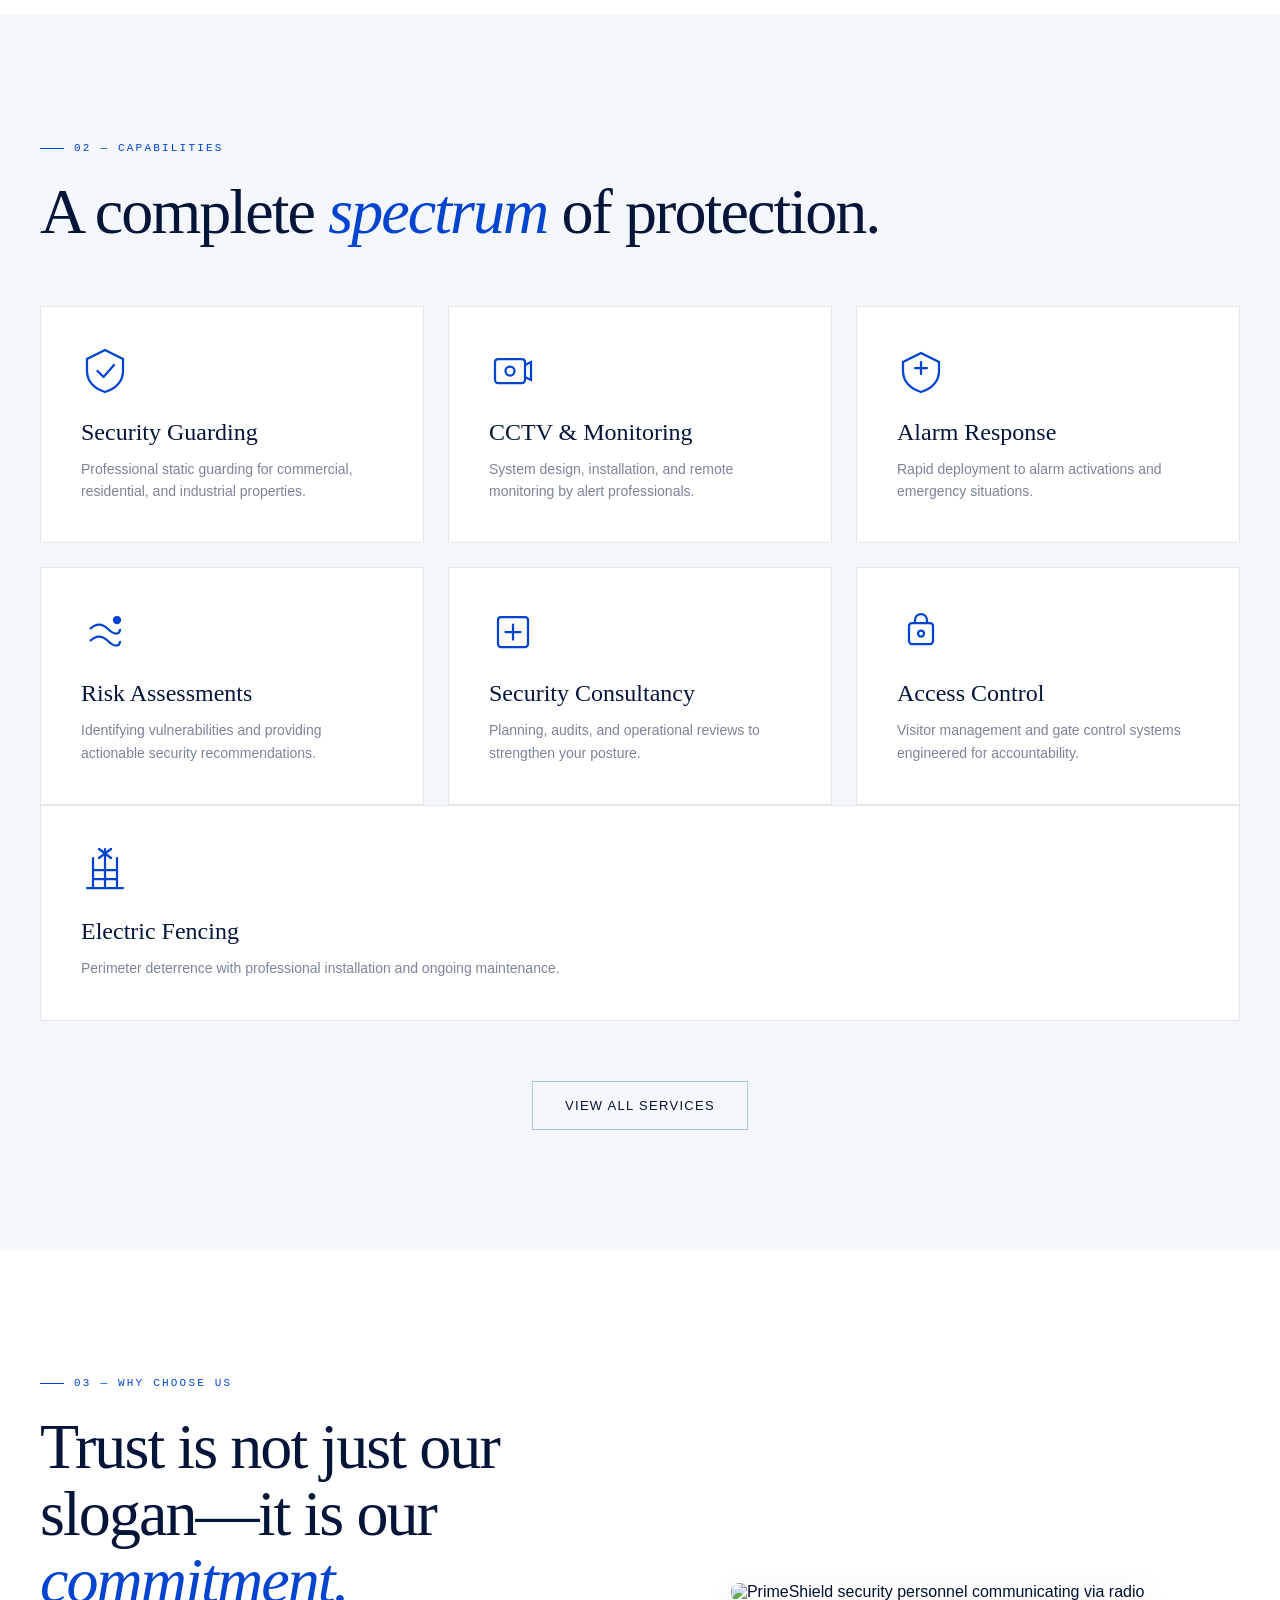
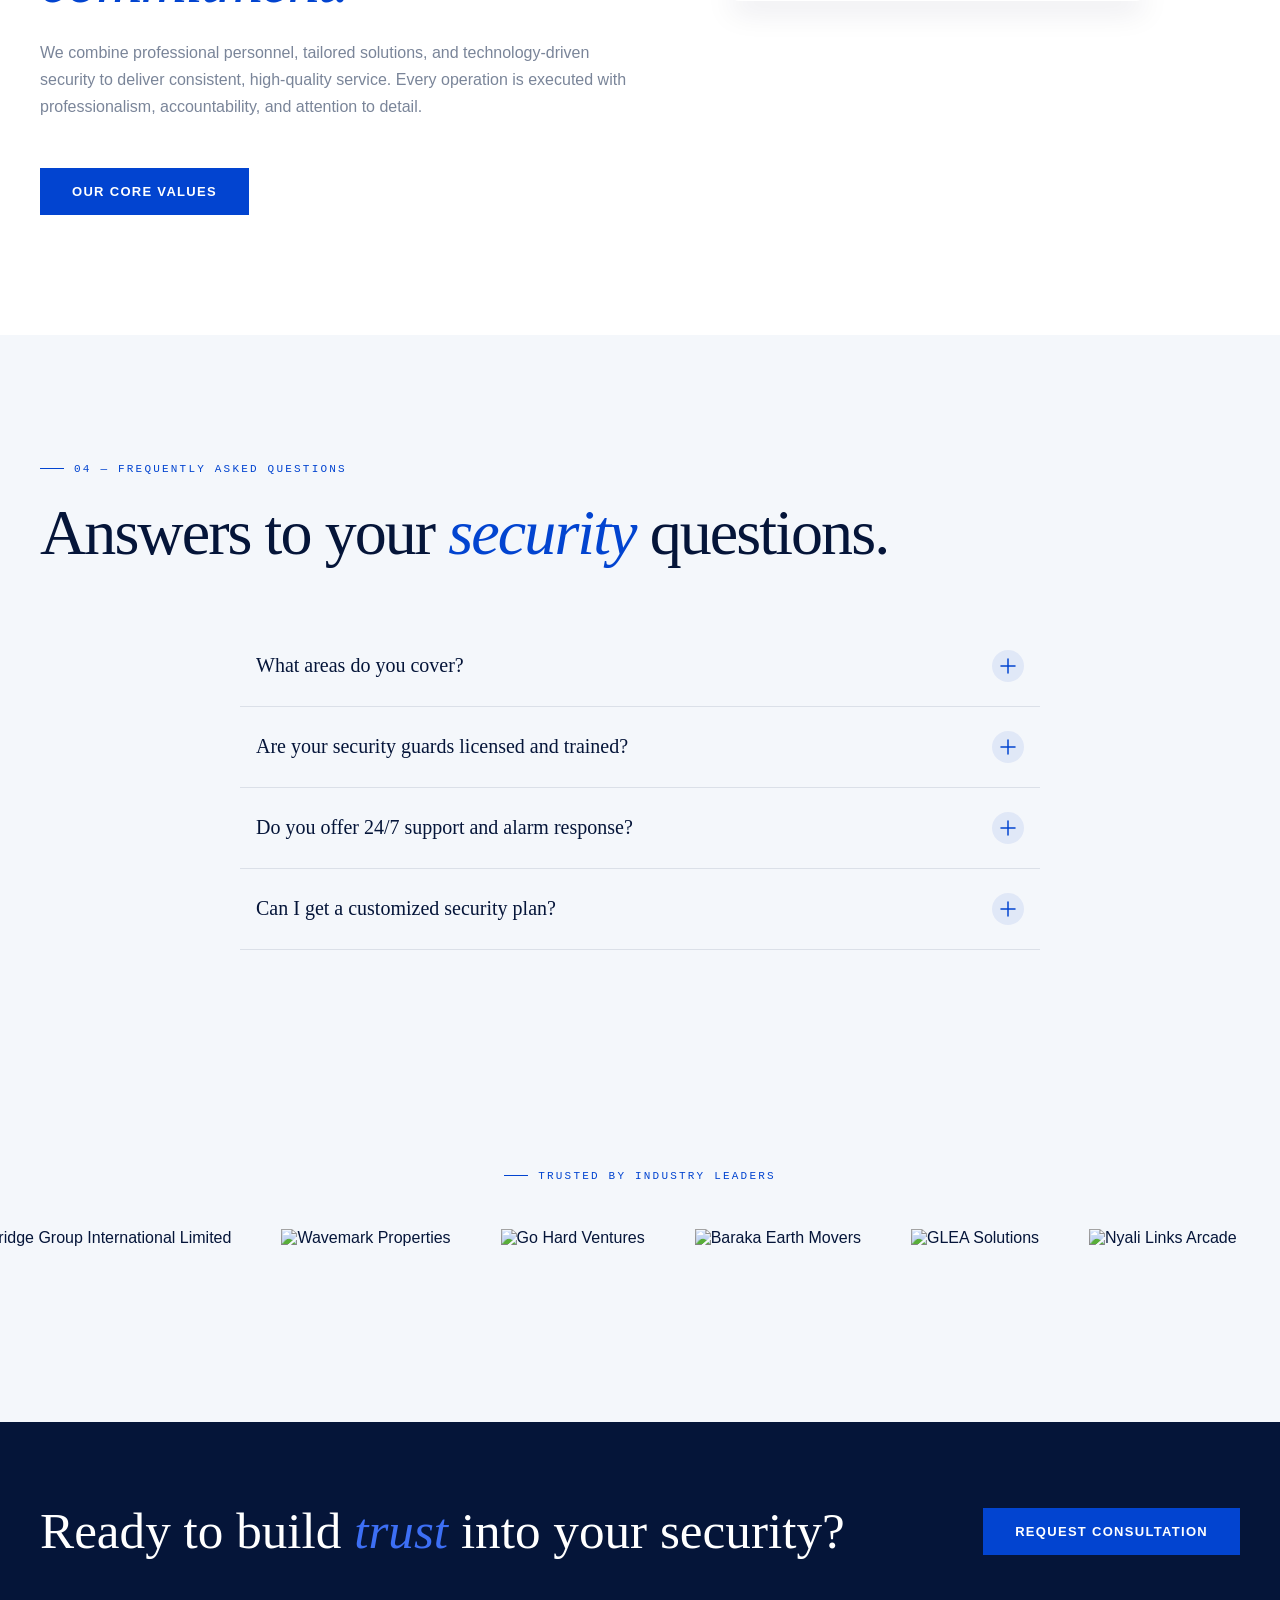
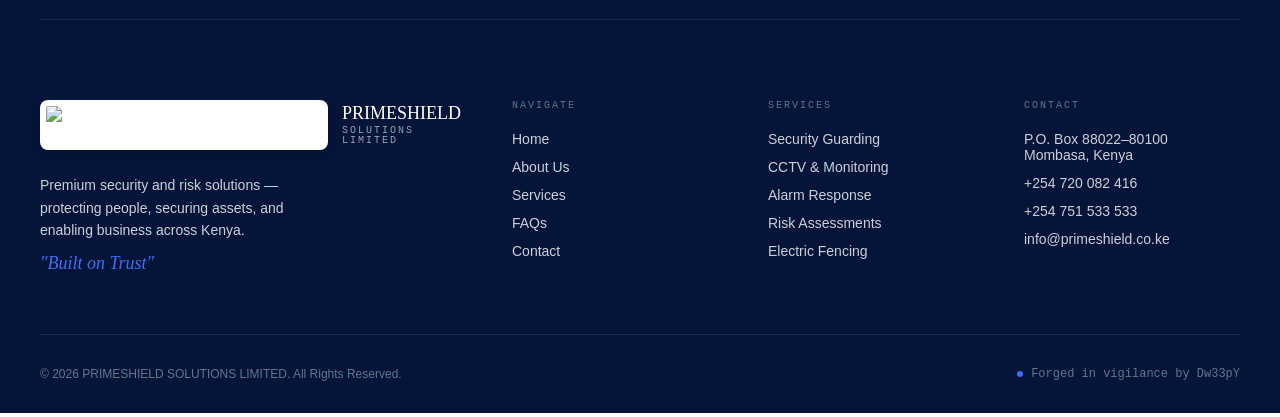
==== commit 58100ca3: "update" ====
--- a/index.html
+++ b/index.html
@@ -239,6 +239,18 @@
         <p>Visitor management and gate control systems engineered for accountability.</p>
       </div>
     </div>
+    
+          <div class="preview-card">
+        <div class="card-icon">
+          <svg viewBox="0 0 32 32" fill="none" stroke-width="1.5" stroke="#0244D0">
+            <path d="M4 28h24M8 28V8M16 28V8M24 28V8M8 16h16M8 22h16M16 2v6" stroke-linecap="round" stroke-linejoin="round"/>
+            <path d="M12 2l8 6M20 2l-8 6" stroke-linecap="round"/>
+          </svg>
+        </div>
+        <h3>Electric Fencing</h3>
+        <p>Perimeter deterrence with professional installation and ongoing maintenance.</p>
+      </div>
+      
 
     <div class="preview-footer reveal">
       <a href="services.html" class="btn-ghost magnetic"><span>View All Services</span></a>
@@ -403,12 +415,14 @@
         <a href="services.html#cctv">CCTV & Monitoring</a>
         <a href="services.html#alarm">Alarm Response</a>
         <a href="services.html#risk">Risk Assessments</a>
+        <a href="services.html#fence">Electric Fencing</a>
       </div>
       
       <div class="footer-col">
         <div class="footer-heading">Contact</div>
         <p>P.O. Box 88022–80100<br>Mombasa, Kenya</p>
         <a href="tel:+254720082416">+254 720 082 416</a>
+        <a href="tel:+254751533533">+254 751 533 533</a>
         <a href="mailto:info@primeshield.co.ke">info@primeshield.co.ke</a>
       </div>
     </div>
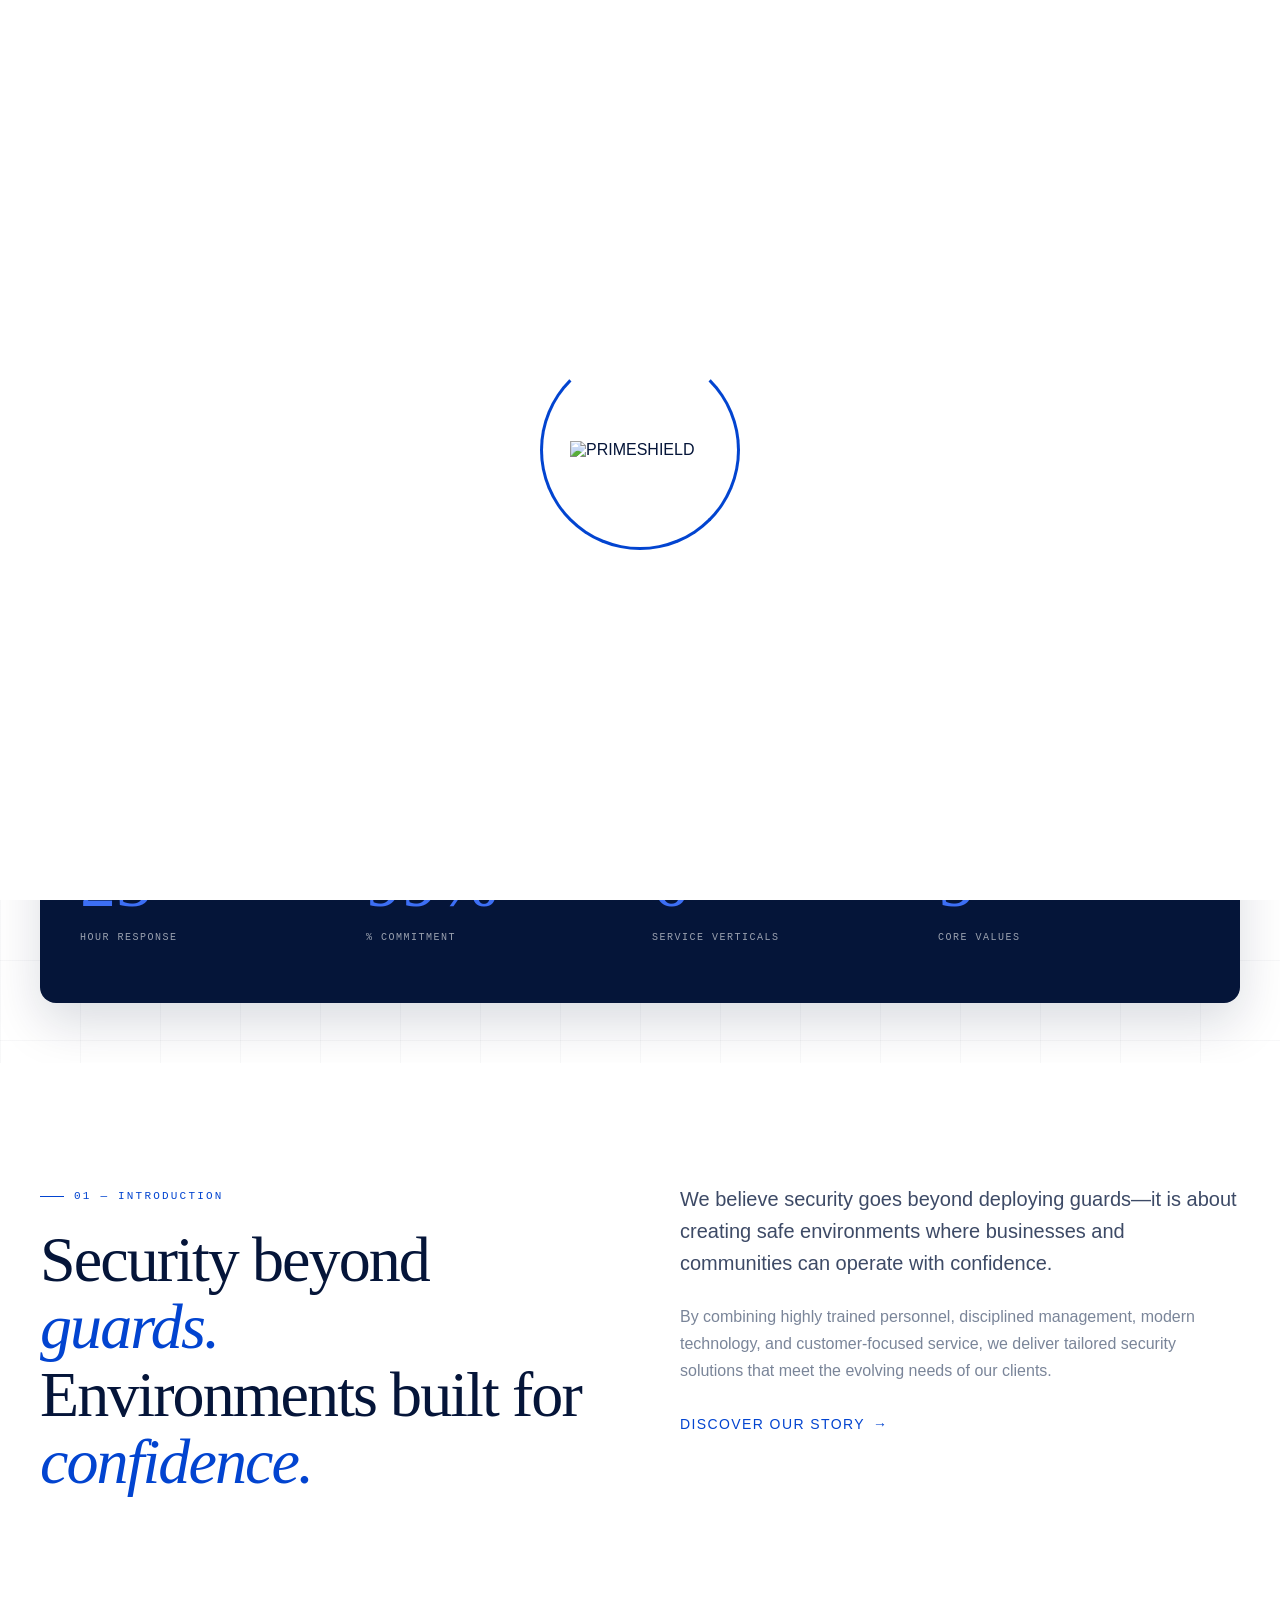
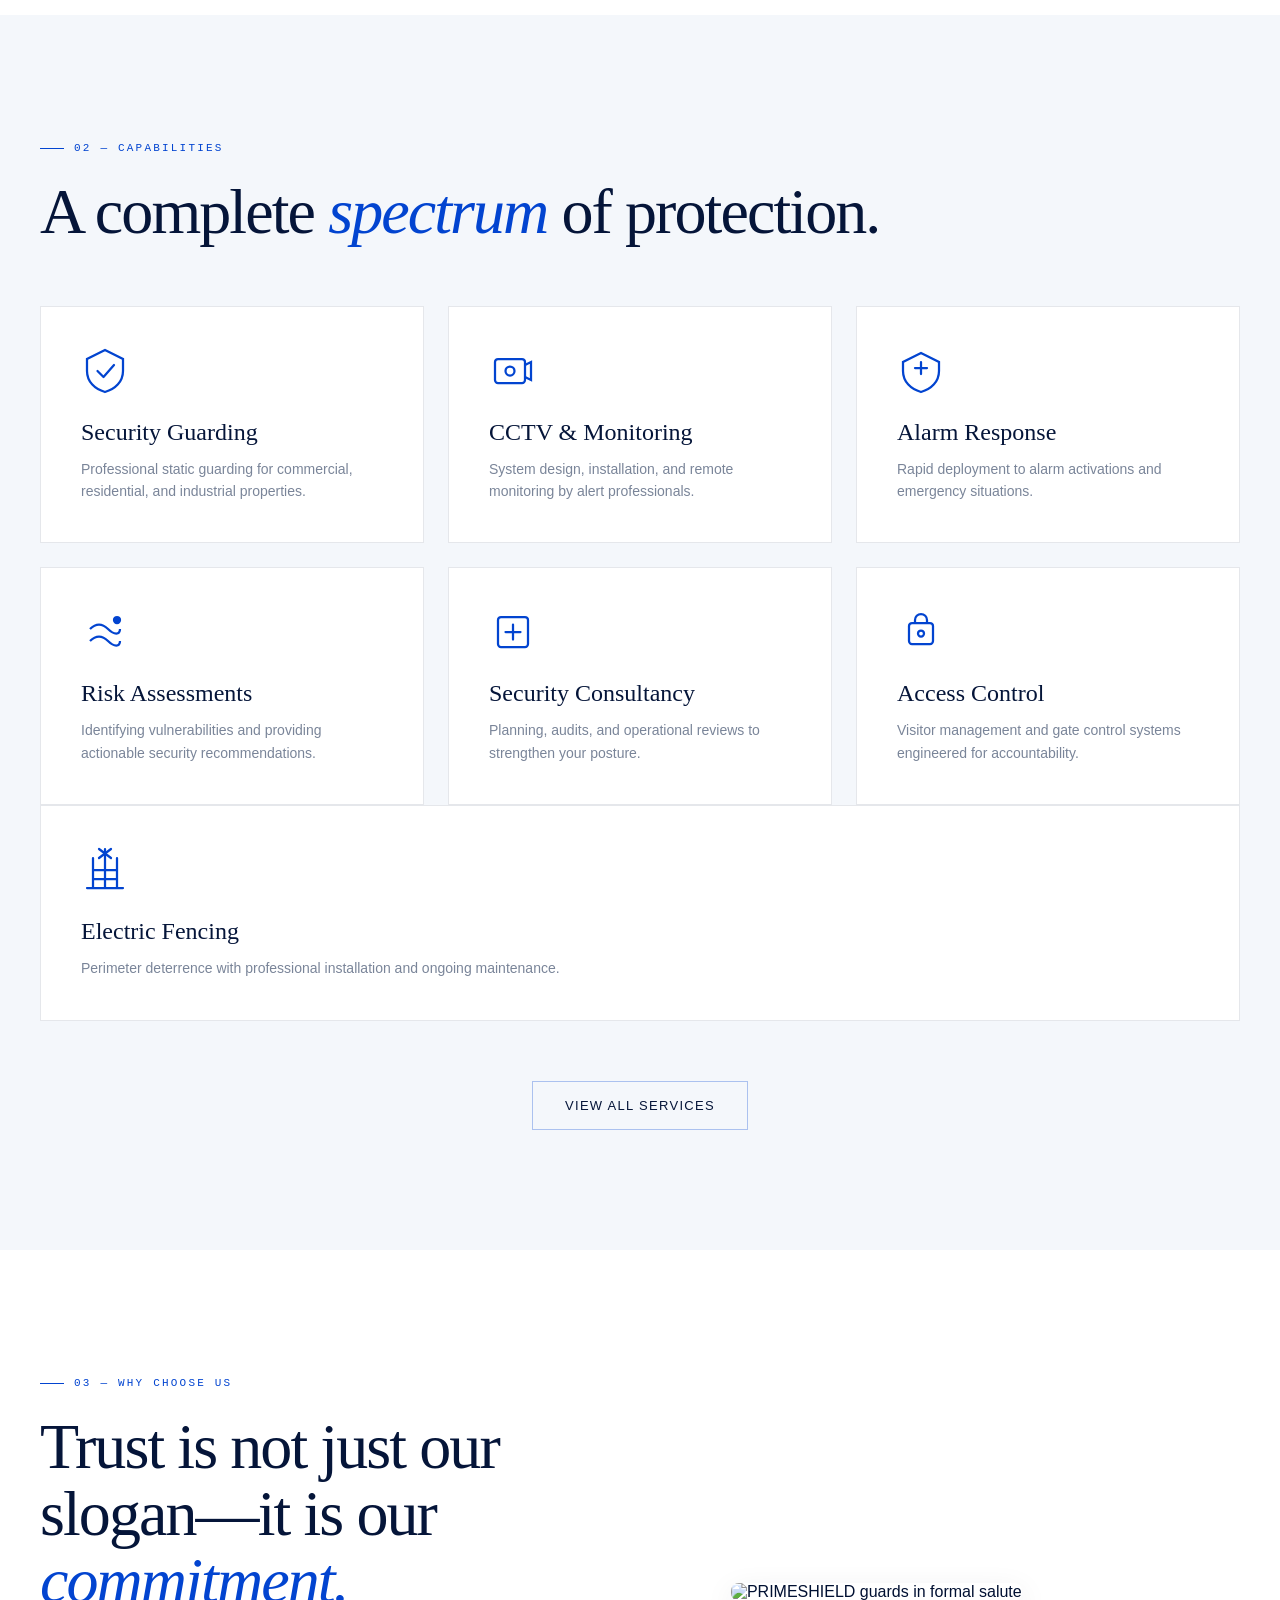
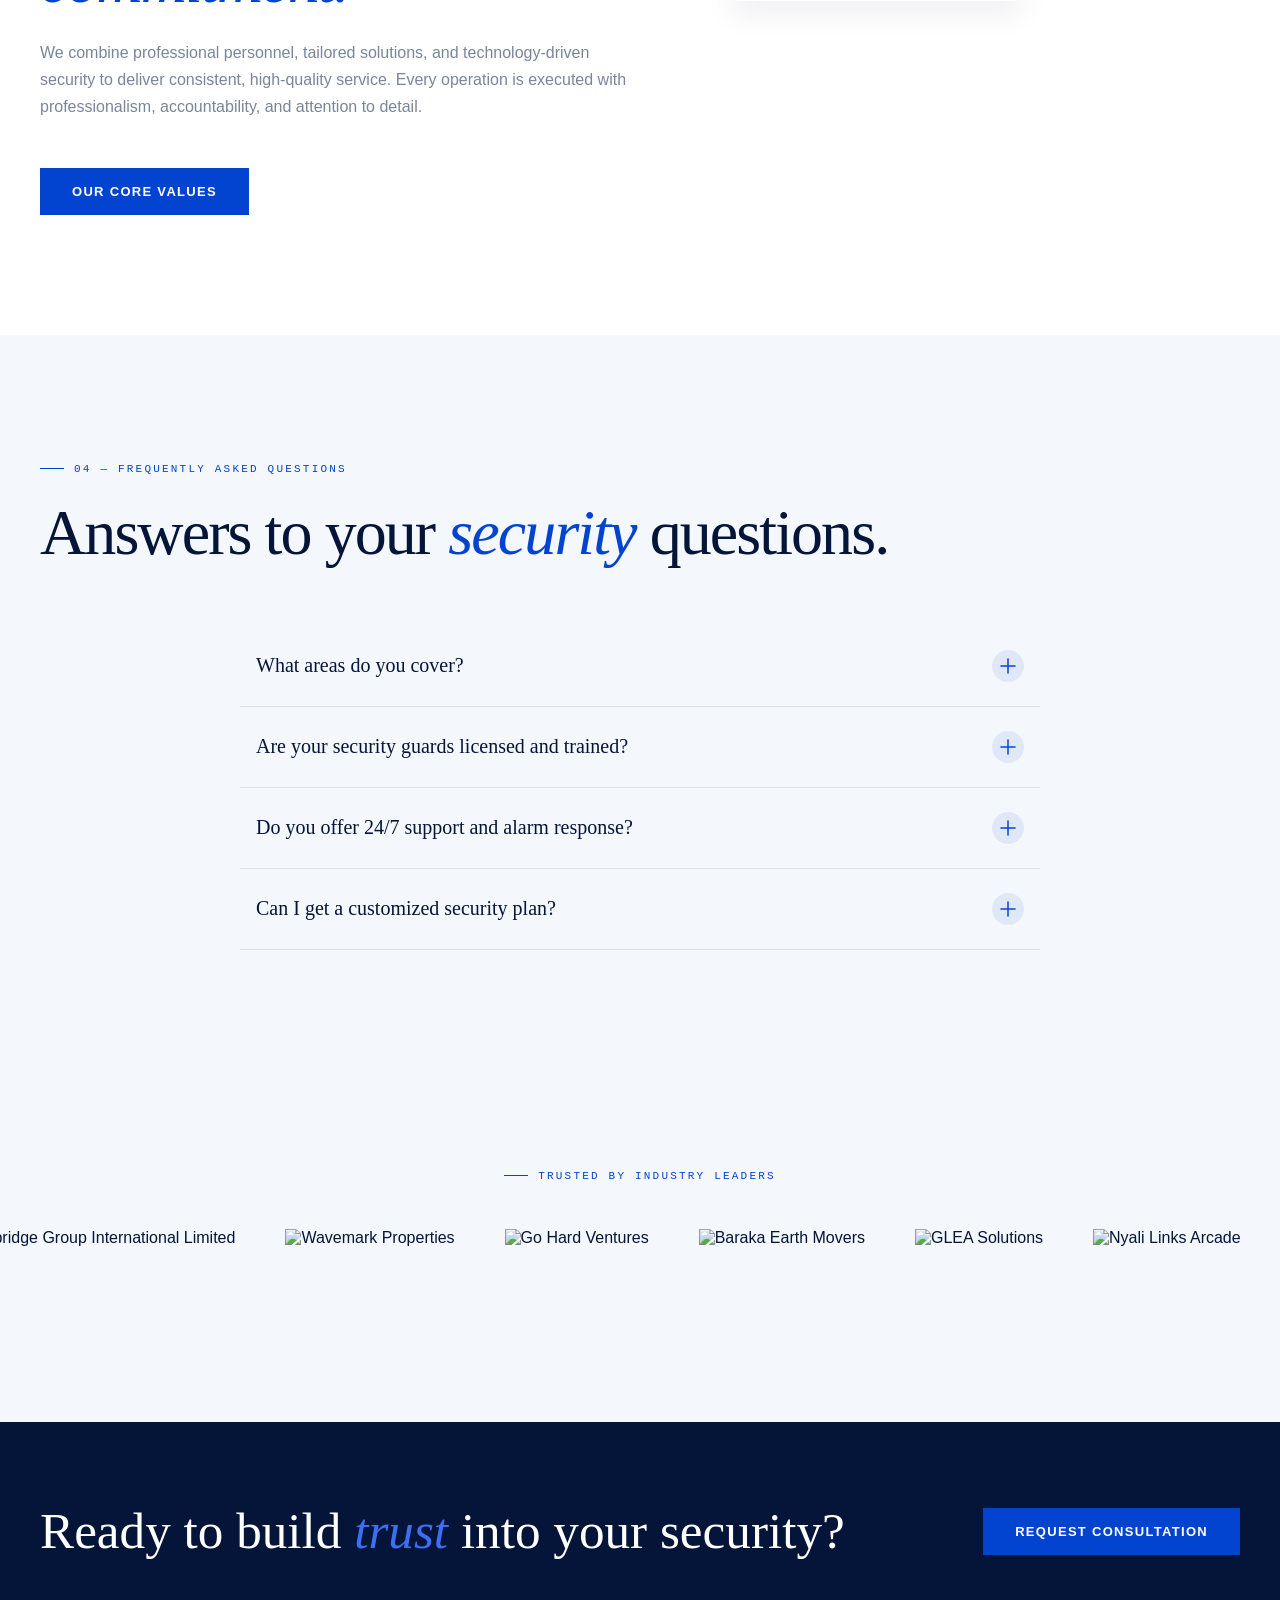
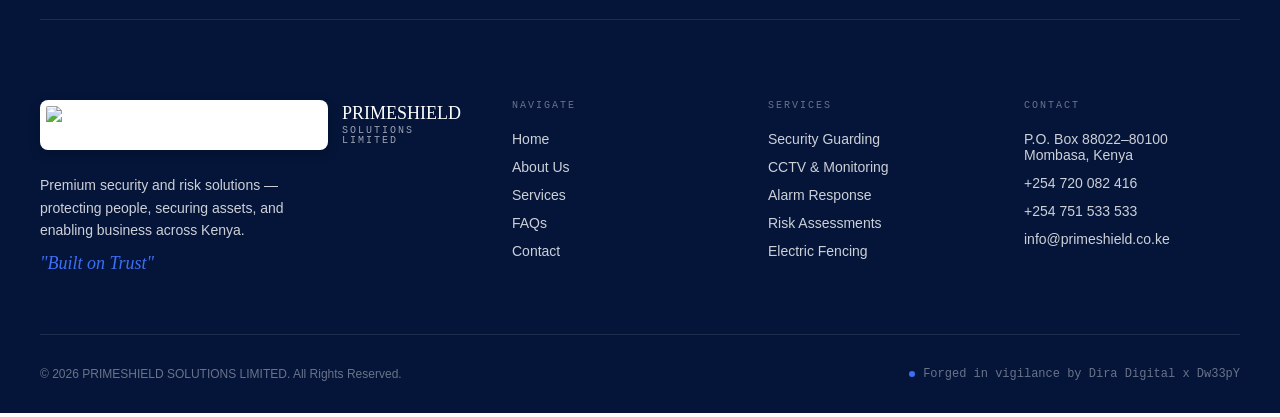
==== commit c5905e26: "updated images  and footer added Dira Collab" ====
--- a/index.html
+++ b/index.html
@@ -271,7 +271,7 @@
         <a href="about.html" class="btn-primary magnetic" style="margin-top: 32px;"><span>Our Core Values</span></a>
       </div>
       <div class="trust-visual">
-        <img src="https://z-cdn-media.chatglm.cn/files/ab54d8a5-931d-4eac-a0a5-fef91e7d9381.jpg?auth_key=1885339254-82153f398fe94511825d5f5a540845ed-0-fa7f1d8abb823cdf4fca88498ddd06a6" alt="PrimeShield security personnel communicating via radio" class="trust-img">
+        <img src="https://z-cdn-media.chatglm.cn/files/17324409-6683-4272-a1bc-85cac535700c.jpg?auth_key=1892438240-325f09817bfc4d53957911f1c18482cf-0-437478e50973f48d1002a0341d965db7" alt="PRIMESHIELD guards in formal salute" class="trust-img">
       </div>
     </div>
   </div>
@@ -430,7 +430,7 @@
     <div class="footer-bottom">
       <div class="copyright">© <span id="year"></span> PRIMESHIELD SOLUTIONS LIMITED. All Rights Reserved.</div>
       <a href="https://dw33py.netlify.app" target="_blank" rel="noopener" class="signature">
-        <span class="sig-dot"></span> Forged in vigilance by Dw33pY
+        <span class="sig-dot"></span> Forged in vigilance by Dira Digital x Dw33pY
       </a>
     </div>
   </div>
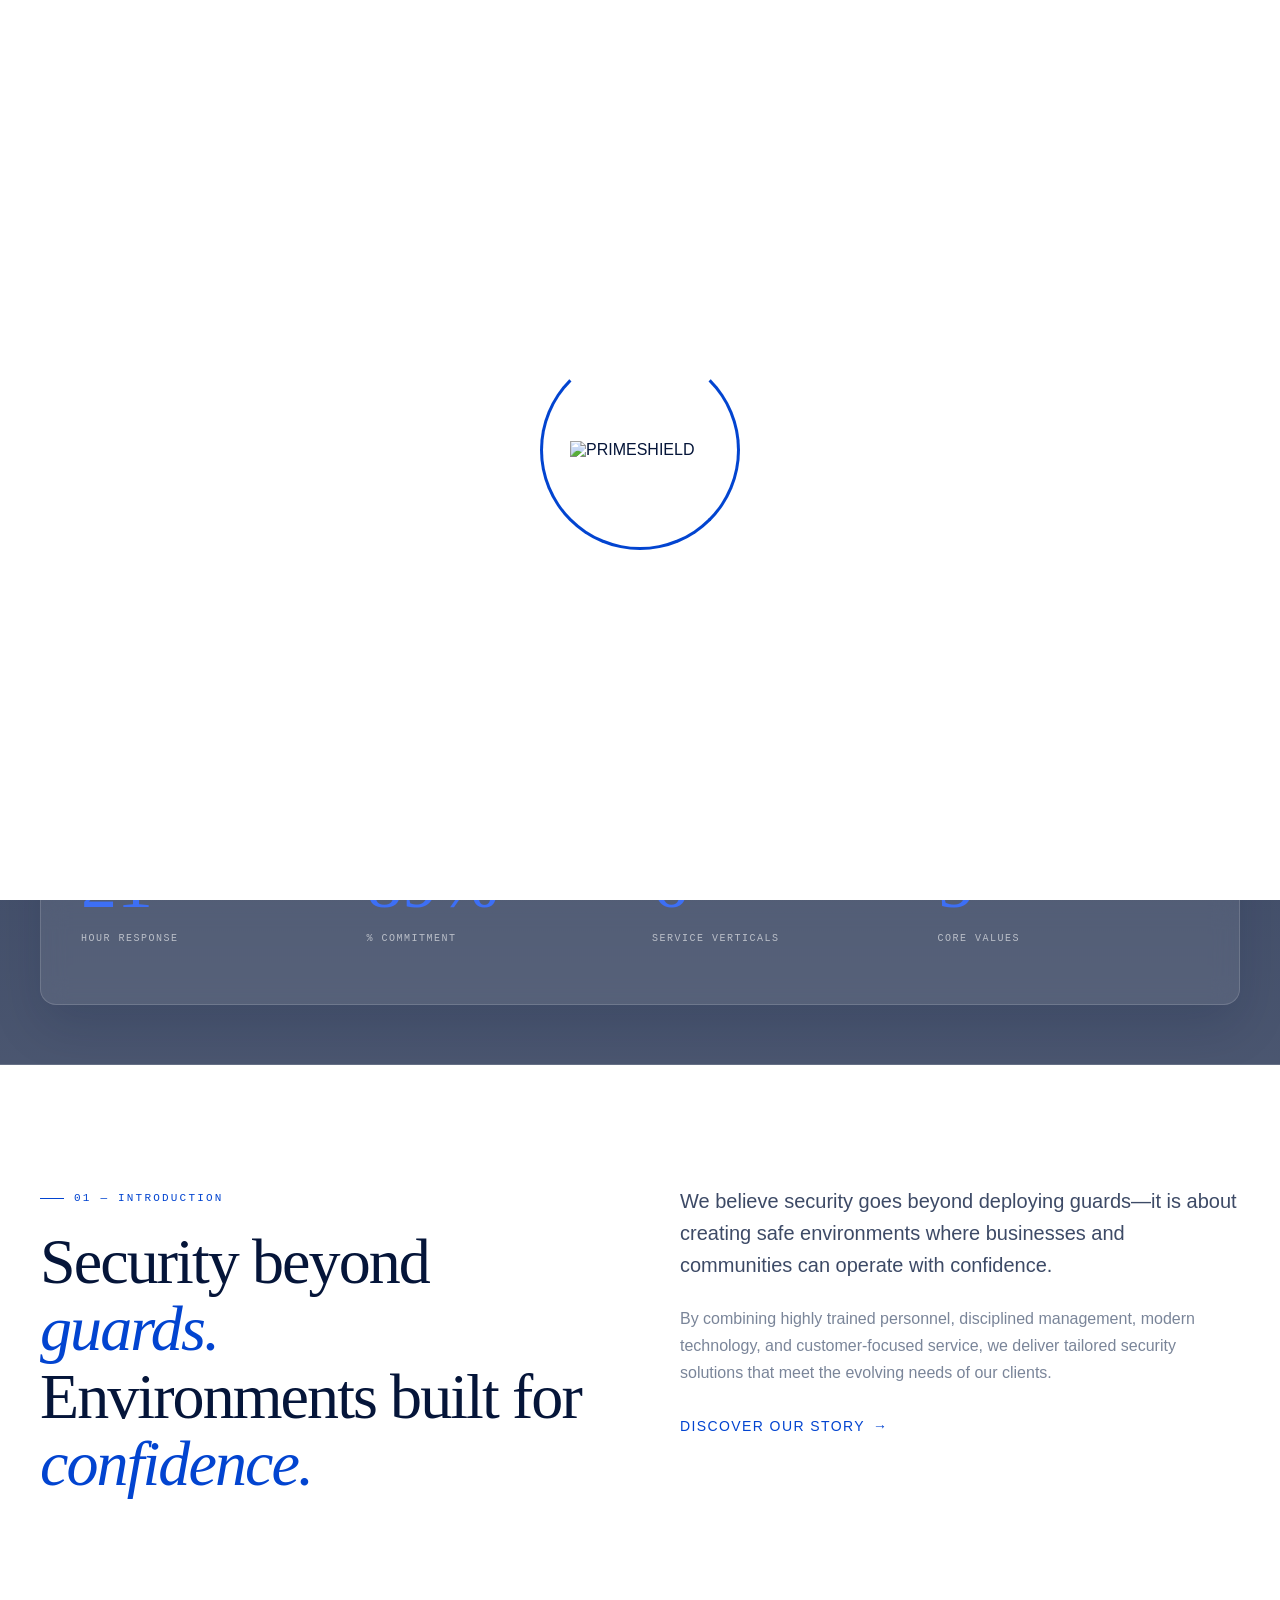
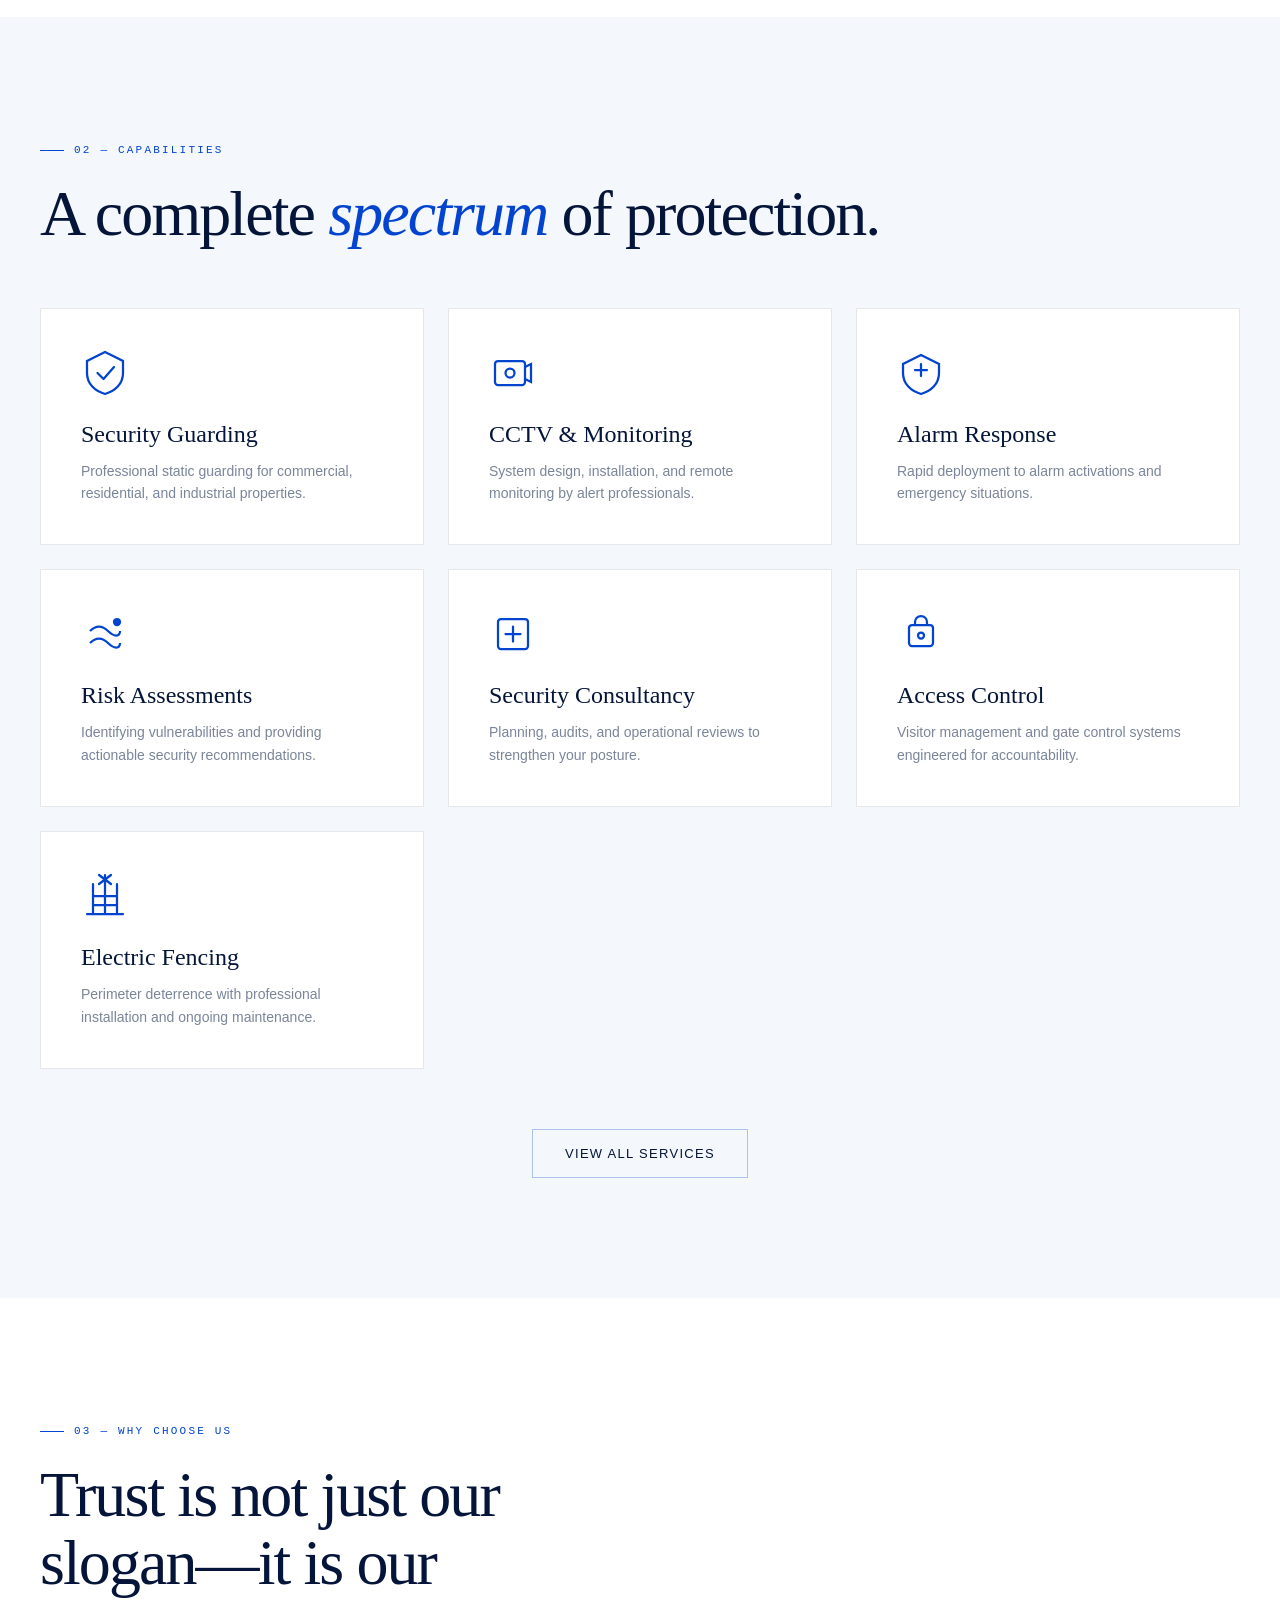
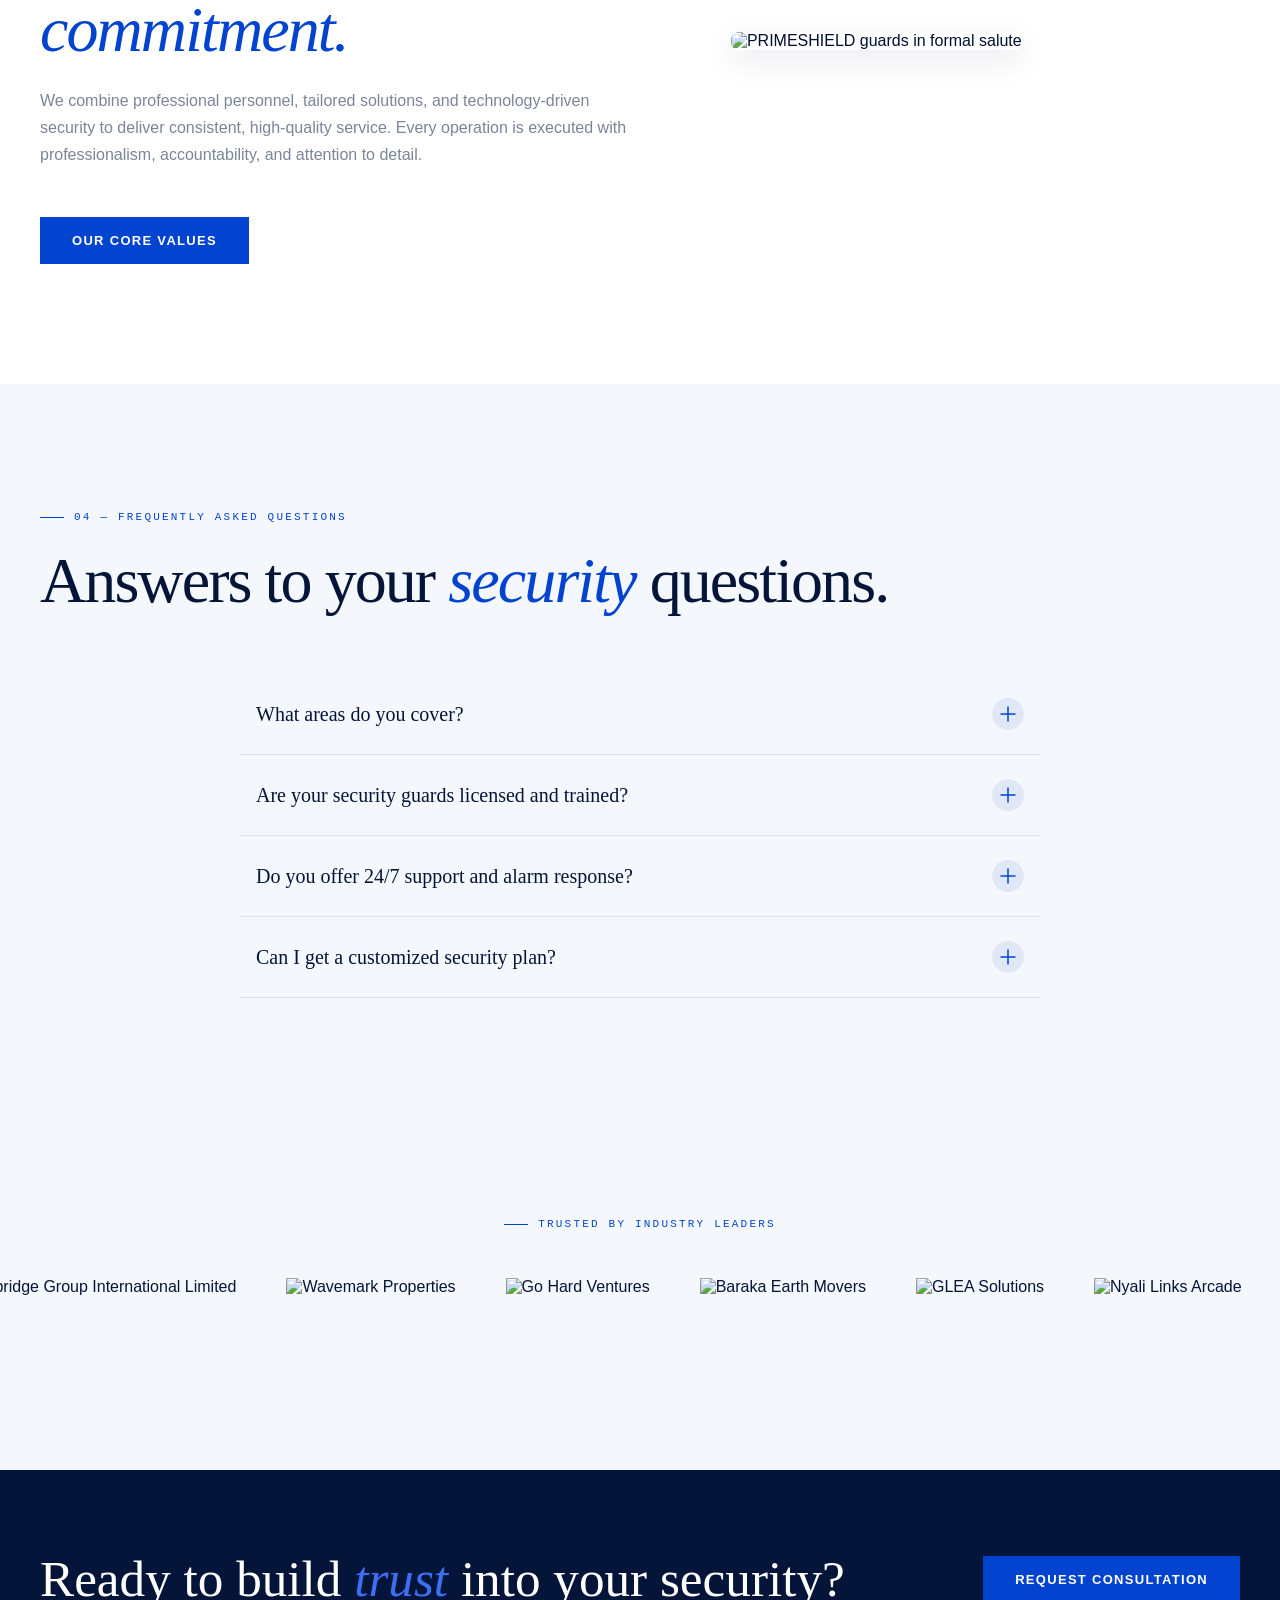
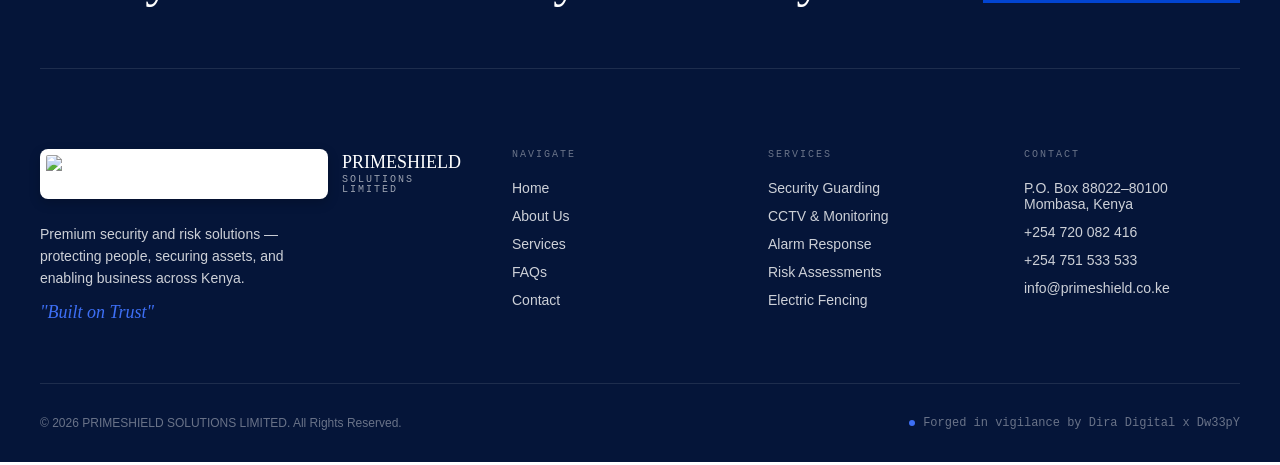
==== commit a6d6a1ce: "updates" ====
--- a/index.html
+++ b/index.html
@@ -82,7 +82,7 @@
 </div>
 
 <!-- HERO SECTION -->
-<section id="hero" class="hero-section grid-bg">
+<section id="hero" class="hero-section hero-home">
   <div class="hero-glow"></div>
   
   <div class="container hero-container">
@@ -227,7 +227,7 @@
         <p>Planning, audits, and operational reviews to strengthen your posture.</p>
       </div>
 
-      <div class="preview-card">
+    <div class="preview-card">
         <div class="card-icon">
           <svg viewBox="0 0 32 32" fill="none" stroke-width="1.5" stroke="#0244D0">
             <rect x="8" y="10" width="16" height="14" rx="2"/>
@@ -238,9 +238,8 @@
         <h3>Access Control</h3>
         <p>Visitor management and gate control systems engineered for accountability.</p>
       </div>
-    </div>
-    
-          <div class="preview-card">
+
+      <div class="preview-card">
         <div class="card-icon">
           <svg viewBox="0 0 32 32" fill="none" stroke-width="1.5" stroke="#0244D0">
             <path d="M4 28h24M8 28V8M16 28V8M24 28V8M8 16h16M8 22h16M16 2v6" stroke-linecap="round" stroke-linejoin="round"/>
@@ -250,7 +249,7 @@
         <h3>Electric Fencing</h3>
         <p>Perimeter deterrence with professional installation and ongoing maintenance.</p>
       </div>
-      
+    </div>
 
     <div class="preview-footer reveal">
       <a href="services.html" class="btn-ghost magnetic"><span>View All Services</span></a>
--- a/styles.css
+++ b/styles.css
@@ -289,6 +289,25 @@
   min-height: 100dvh; 
   display: flex; align-items: center; padding-top: 120px; padding-bottom: 60px; overflow: hidden; 
 }
+/* Hero Background Images */
+.hero-home { 
+  background-image: linear-gradient(rgba(5, 21, 57, 0.88), rgba(5, 21, 57, 0.72)), url('https://z-cdn-media.chatglm.cn/files/40dfbdb2-5021-4be5-8160-13a8cd0199f5.jpg?auth_key=1892760994-068b23269da942ae9bf5c95633e52ec5-0-5eeaa01c3e351e768dba0251553970f8');
+  background-size: cover;
+  background-position: center;
+  background-attachment: scroll;
+}
+
+/* Override hero text colors for dark bg image */
+.hero-home .hero-title { color: #ffffff; }
+.hero-home .hero-desc { color: rgba(255, 255, 255, 0.85); }
+.hero-home .meta-item { color: rgba(255, 255, 255, 0.7); }
+.hero-home .hero-glow { display: none; }
+.hero-home .hero-stats {
+  background: rgba(255, 255, 255, 0.08);
+  backdrop-filter: blur(12px);
+  -webkit-backdrop-filter: blur(12px);
+  border: 1px solid rgba(255, 255, 255, 0.15);
+}
 .hero-glow { position: absolute; top: 20%; left: 50%; transform: translateX(-50%); width: 80%; height: 60%; background: radial-gradient(circle, rgba(2, 68, 208, 0.08), transparent 60%); pointer-events: none; }
 .hero-container { width: 100%; }
 .hero-meta { display: flex; justify-content: space-between; margin-bottom: 60px; }
@@ -362,8 +381,43 @@
 @media (min-width: 1024px) { .trust-grid { grid-template-columns: 1.2fr 1fr; gap: 80px; } }
 .trust-img { width: 100%; height: 500px; object-fit: cover; filter: grayscale(0.1) contrast(1.05); border-radius: 8px; box-shadow: 0 10px 30px rgba(5, 21, 57, 0.1); }
 
-/* Generic Page Header */
-.page-header { padding: 180px 0 80px; border-bottom: 1px solid var(--border); position: relative; }
+/* Generic Page Header - Full Viewport Height */
+.page-header { 
+  min-height: 100vh;
+  min-height: 100svh;
+  min-height: 100dvh;
+  display: flex; 
+  align-items: center;
+  padding: 120px 0 60px; 
+  border-bottom: 1px solid var(--border); 
+  position: relative;
+  background-size: cover;
+  background-position: center;
+  background-attachment: scroll;
+}
+
+/* Page Header Background Images */
+.page-header-about { 
+  background-image: linear-gradient(rgba(5, 21, 57, 0.88), rgba(5, 21, 57, 0.75)), url('https://z-cdn-media.chatglm.cn/files/d6fc63f6-f927-4060-9525-4948b5688418.jpg?auth_key=1892760994-5082e2bcfe8f4fd59b57d2f8440002b7-0-30aea3a7c38612618a06cb9cc53074da');
+}
+.page-header-services { 
+  background-image: linear-gradient(rgba(5, 21, 57, 0.88), rgba(5, 21, 57, 0.75)), url('https://z-cdn-media.chatglm.cn/files/e43ca4c0-3639-421f-842a-ea3ef4ee4f33.jpg?auth_key=1892760994-6f587eb1eafb49b7bf08991ce638d9ff-0-9c4f186bb7589fafa08ec95a7e363202');
+}
+.page-header-contact { 
+  background-image: linear-gradient(rgba(5, 21, 57, 0.88), rgba(5, 21, 57, 0.75)), url('https://z-cdn-media.chatglm.cn/files/3de13320-2179-4619-a3eb-9434094d3bda.jpg?auth_key=1892760994-0c52f38fa0634c11b474a7e374fa864f-0-d4f771ac5e6bc42f7e289829b110a87d');
+}
+
+/* Override text colors for page headers with bg images */
+.page-header-about .page-title,
+.page-header-services .page-title,
+.page-header-contact .page-title { color: #ffffff; }
+
+.page-header-about .section-label,
+.page-header-services .section-label,
+.page-header-contact .section-label { color: var(--royal-light); }
+.page-header-about .section-label::before,
+.page-header-services .section-label::before,
+.page-header-contact .section-label::before { background: var(--royal-light); }
 
 /* Vision & Mission (About) */
 .vision-mission { padding: 120px 0; background: var(--bg-alt); }
